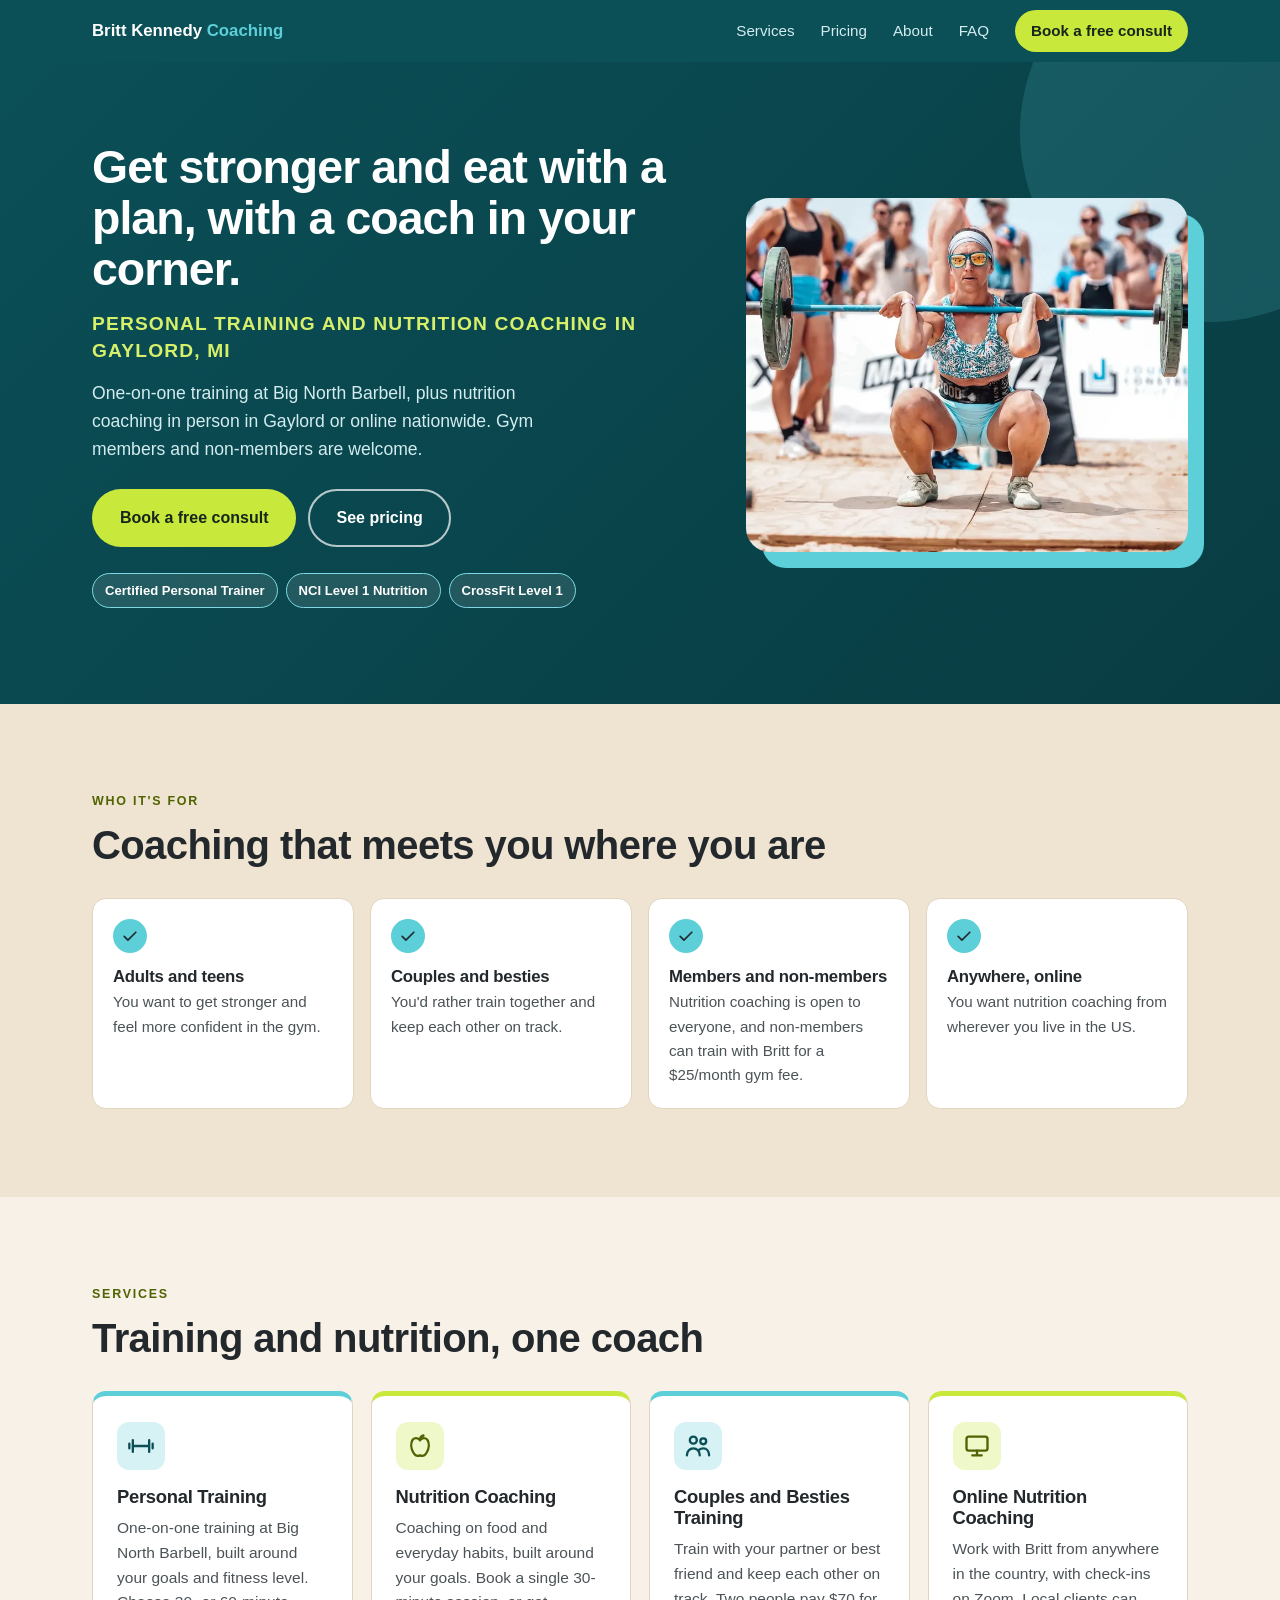
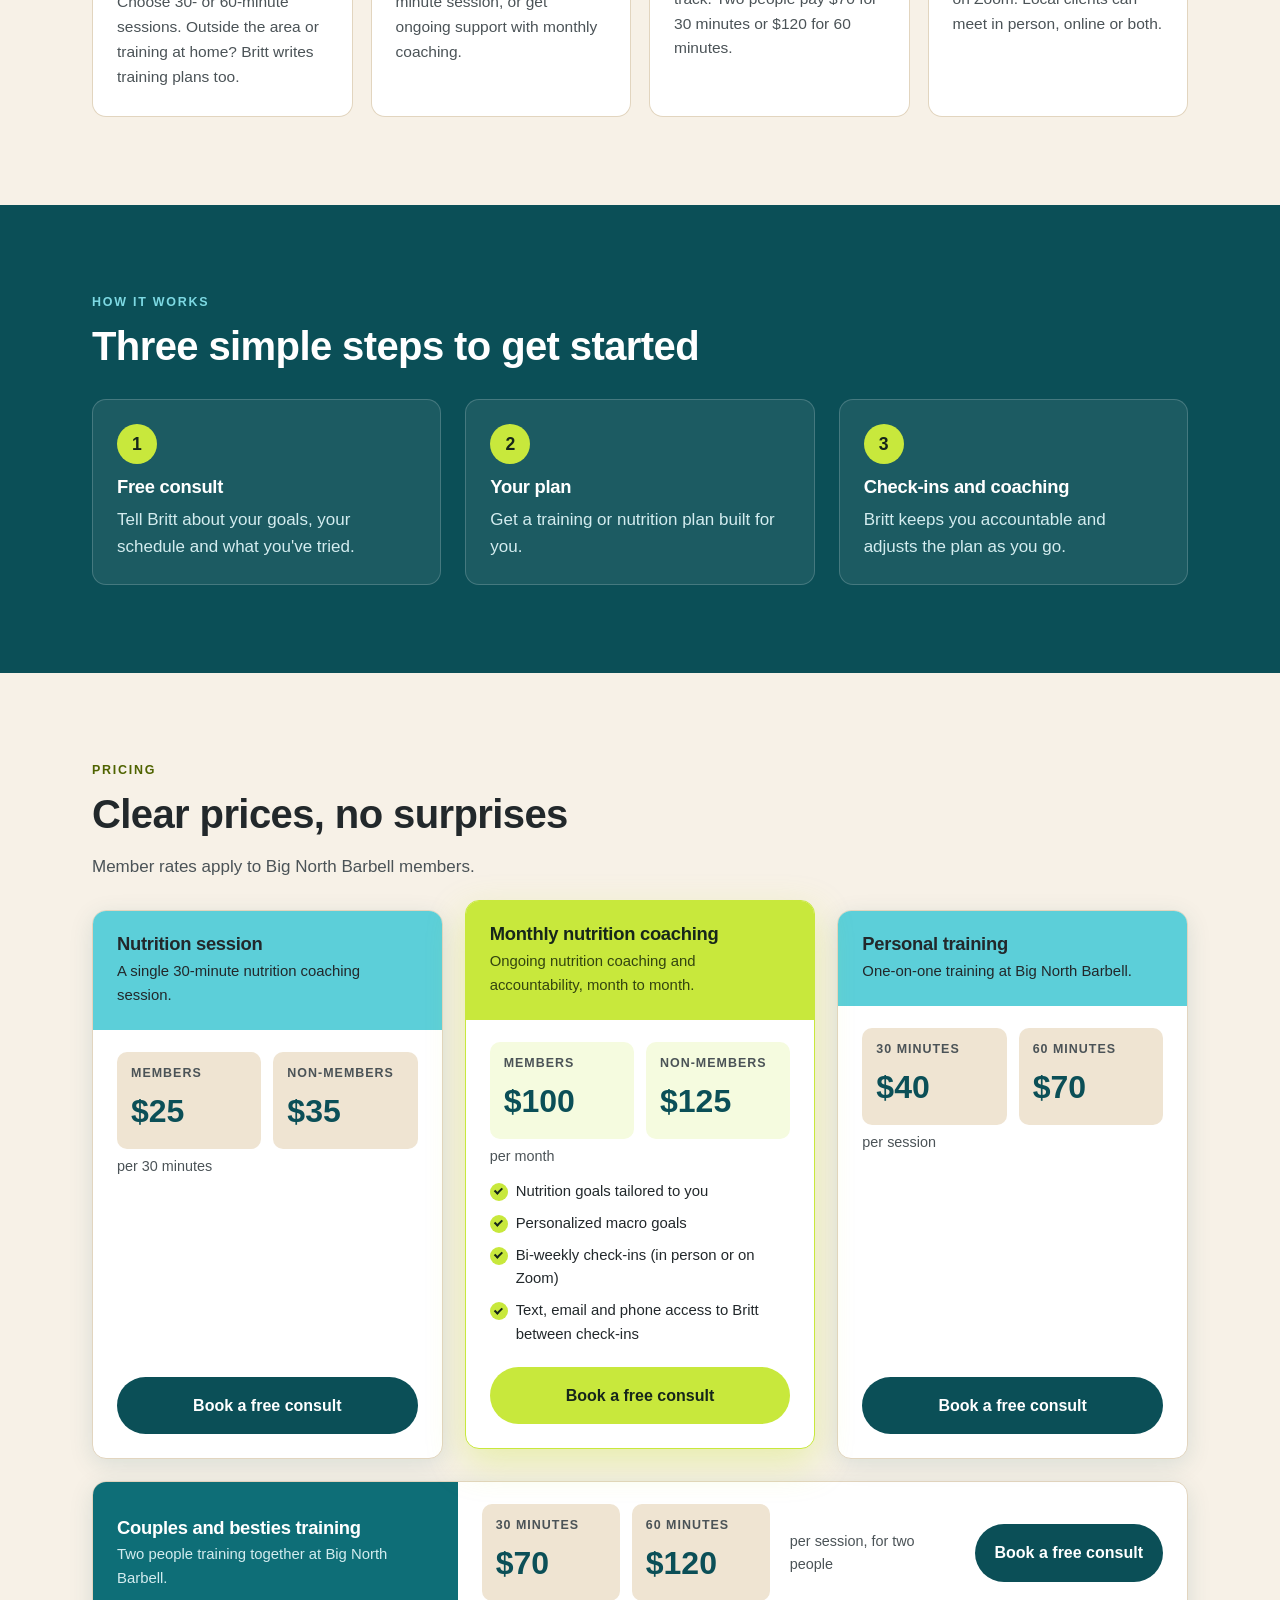
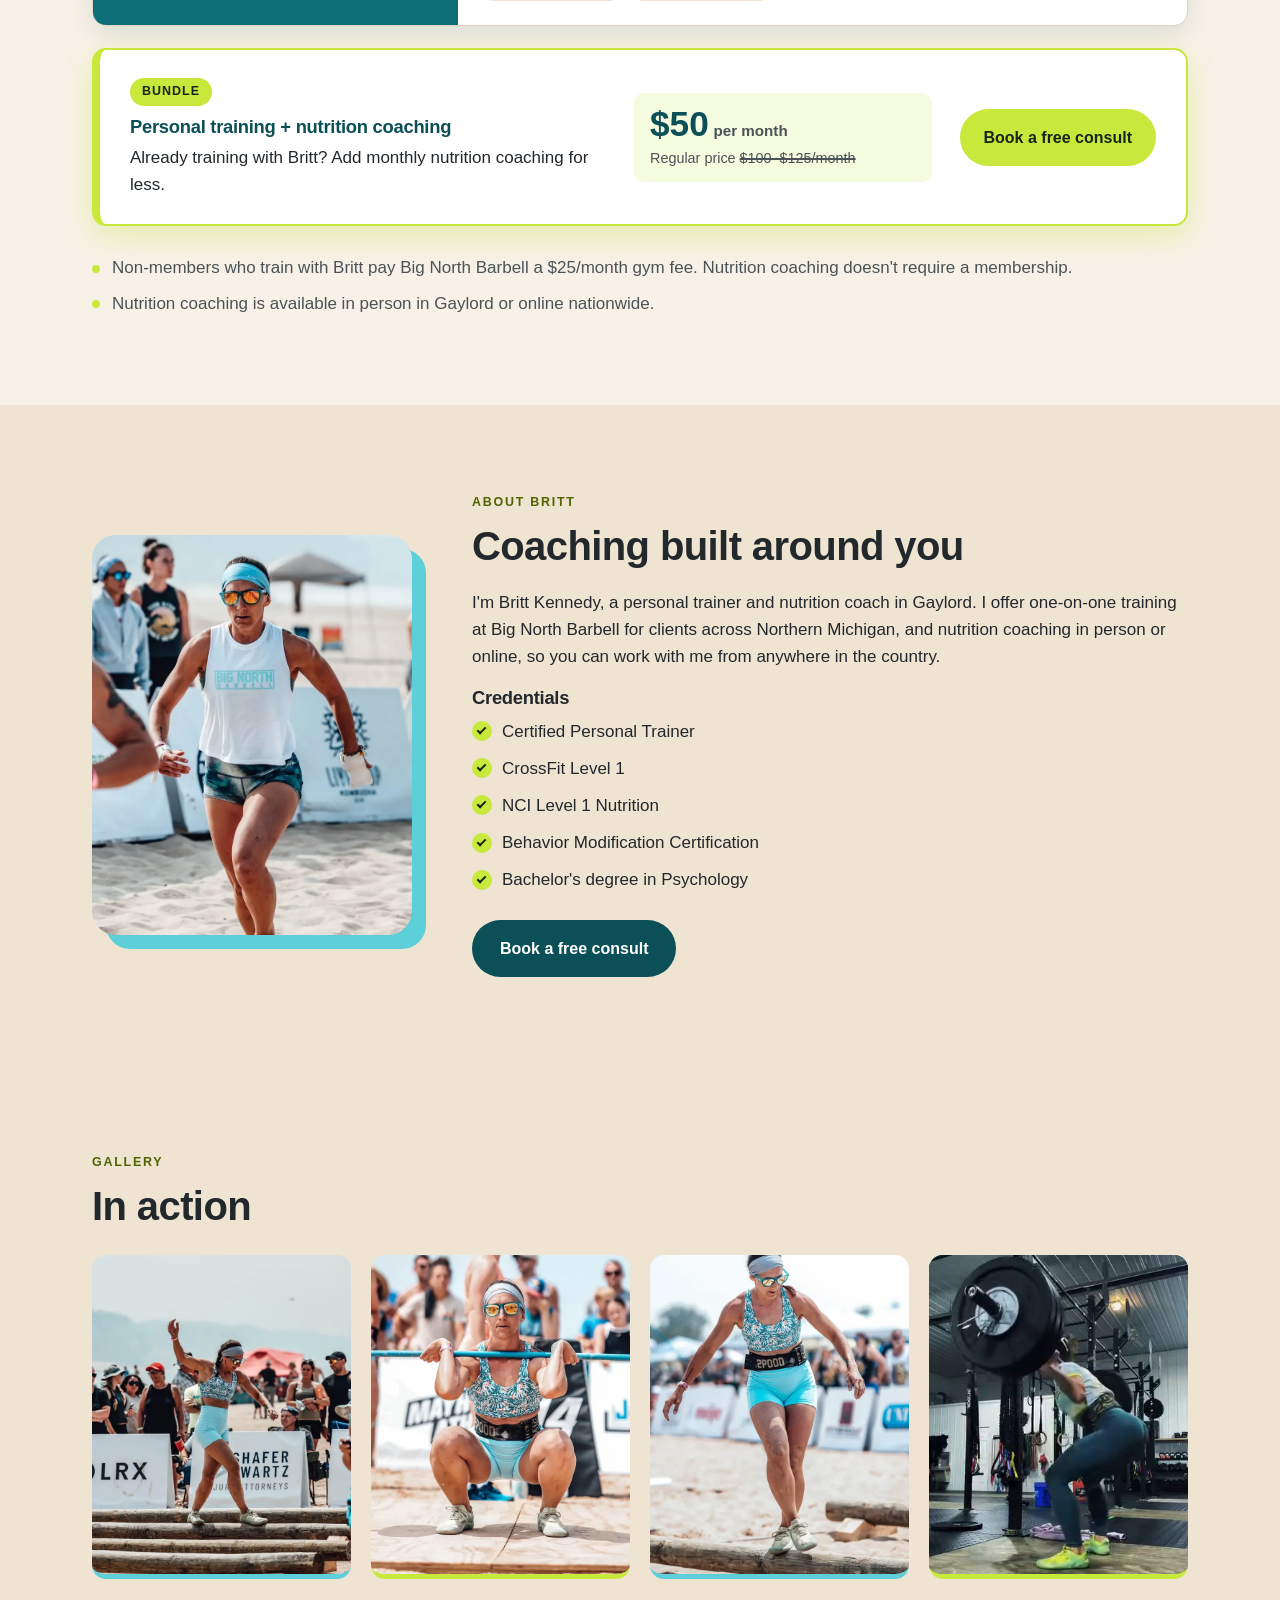
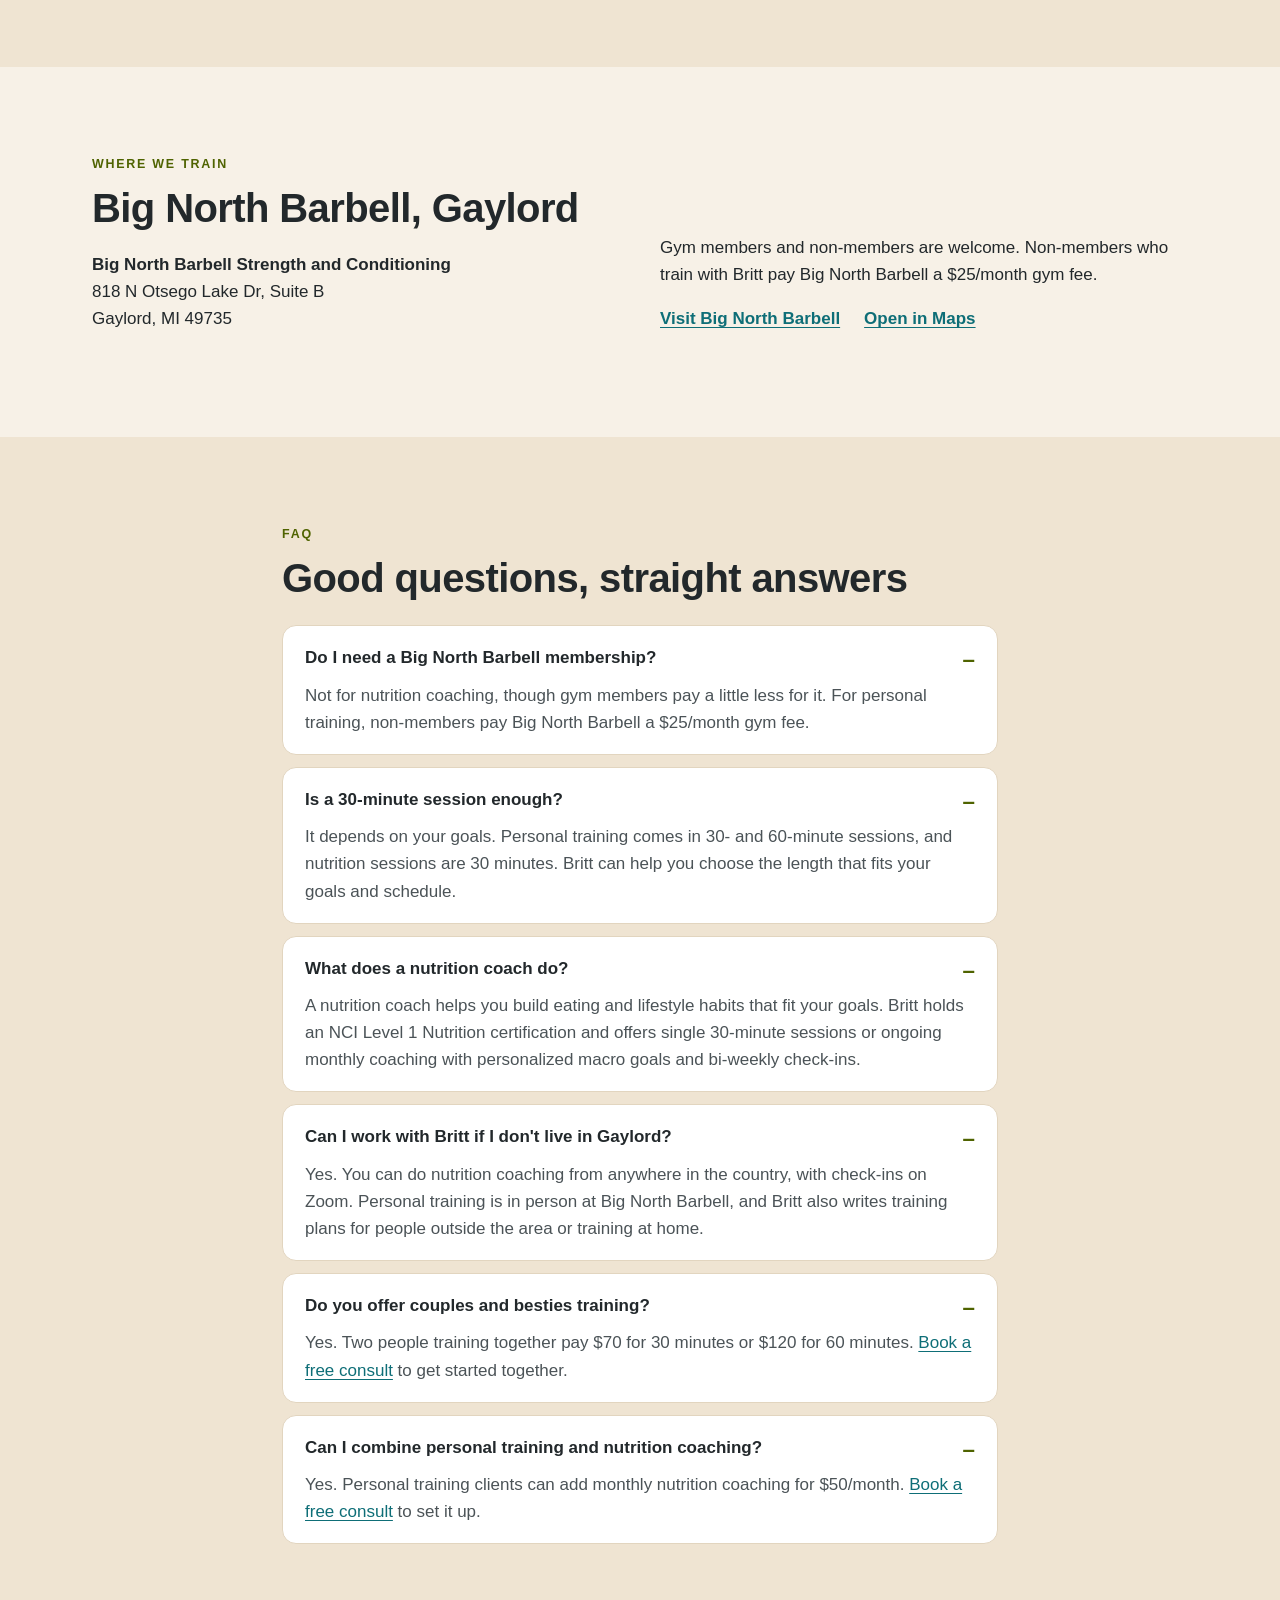
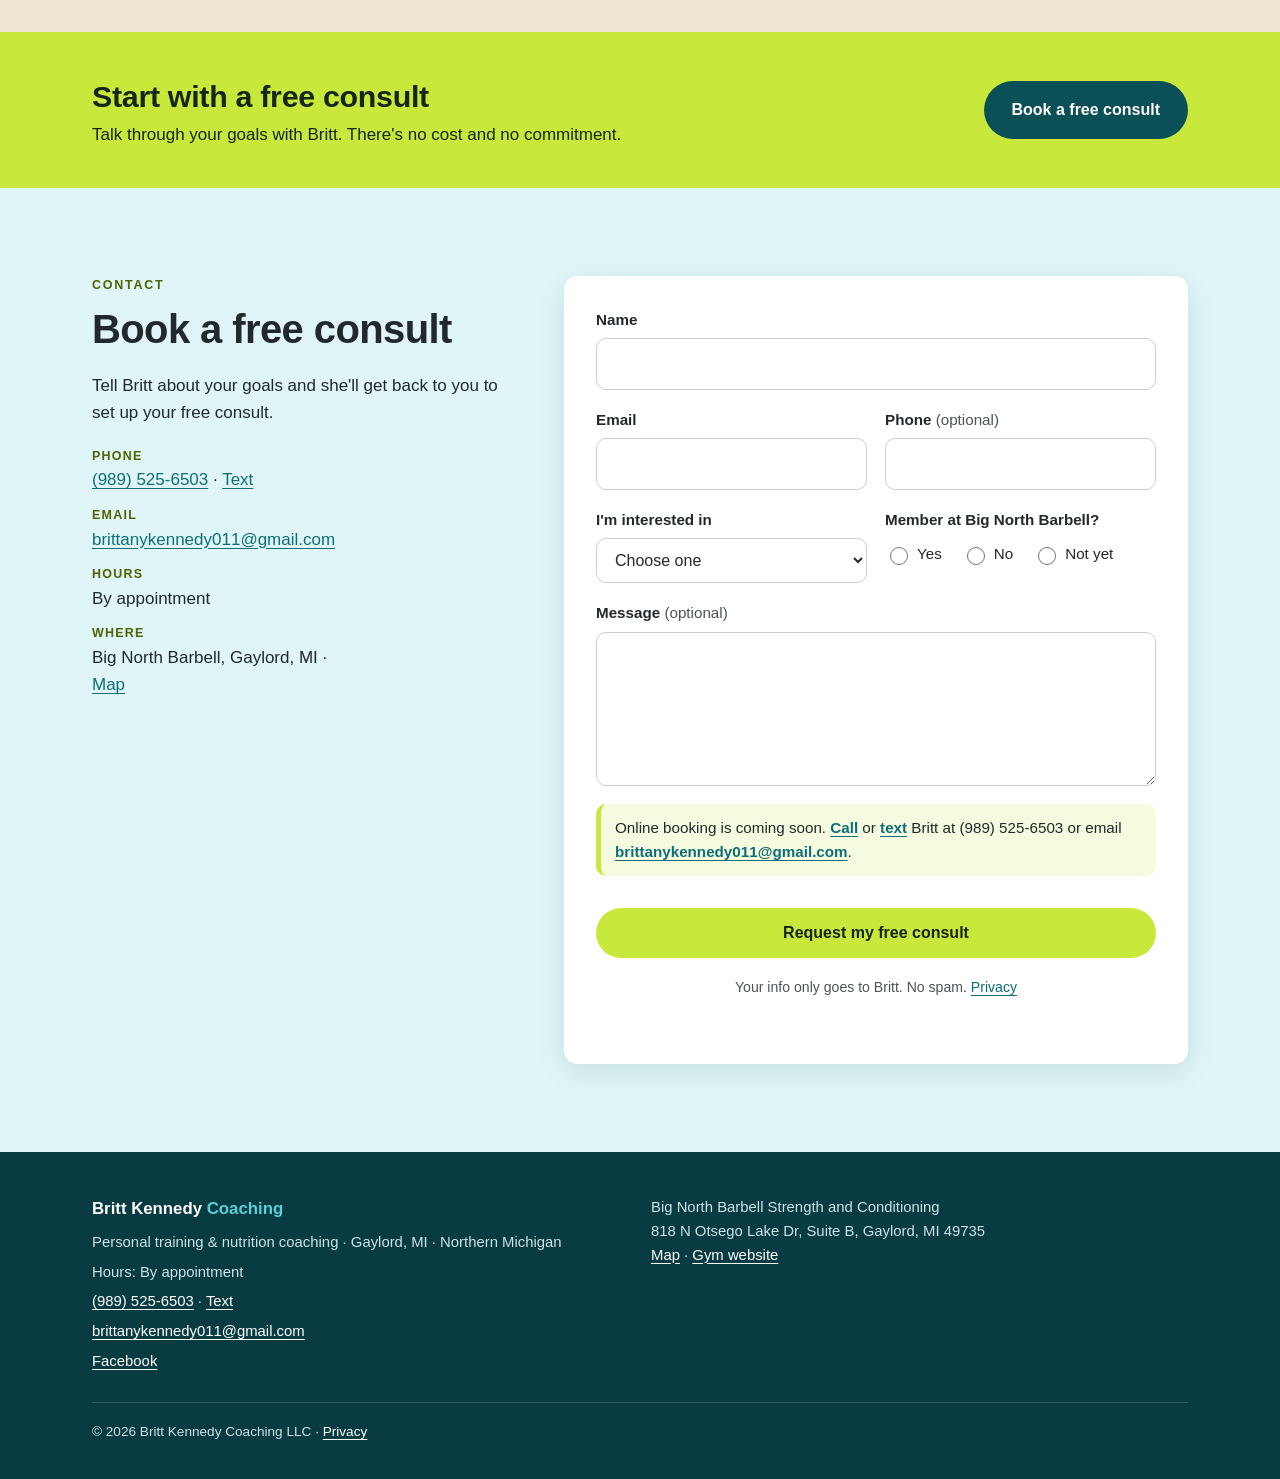
==== index.html @ 1f069a5f "Britt Kennedy Coaching site (preview)" ====
<!doctype html>
<html lang="en">
<head>
<meta charset="utf-8">
<meta name="viewport" content="width=device-width, initial-scale=1">
<title>Personal Trainer &amp; Nutrition Coach in Gaylord, MI | Britt Kennedy</title>
<meta name="description" content="Personal training for individuals, couples and besties at Big North Barbell in Gaylord, MI, plus nutrition coaching in person or online nationwide.">
<meta name="robots" content="noindex, nofollow"><!-- TEMPORARY: remove when brittkennedycoaching.com is connected -->
<link rel="canonical" href="https://brittkennedycoaching.com/">
<meta name="theme-color" content="#0b4f57">
<meta property="og:type" content="website">
<meta property="og:locale" content="en_US">
<meta property="og:site_name" content="Britt Kennedy Coaching">
<meta property="og:title" content="Personal Trainer &amp; Nutrition Coach in Gaylord, MI | Britt Kennedy">
<meta property="og:description" content="Personal training for individuals, couples and besties at Big North Barbell in Gaylord, MI, plus nutrition coaching in person or online nationwide.">
<meta property="og:url" content="https://brittkennedycoaching.com/">
<meta property="og:image" content="https://brittkennedycoaching.com/images/og-image.jpg">
<meta property="og:image:width" content="1200">
<meta property="og:image:height" content="630">
<meta property="og:image:alt" content="Britt Kennedy front squatting a barbell at a beach fitness competition">
<meta name="twitter:card" content="summary_large_image">
<meta name="twitter:image" content="https://brittkennedycoaching.com/images/og-image.jpg">
<meta name="twitter:title" content="Personal Trainer &amp; Nutrition Coach in Gaylord, MI | Britt Kennedy">
<meta name="twitter:description" content="Personal training for individuals, couples and besties at Big North Barbell in Gaylord, MI, plus nutrition coaching in person or online nationwide.">
<link rel="icon" href="data:image/svg+xml,%3Csvg xmlns='http://www.w3.org/2000/svg' viewBox='0 0 32 32'%3E%3Crect width='32' height='32' rx='6' fill='%230b4f57'/%3E%3Ctext x='16' y='22' font-family='Arial' font-size='15' font-weight='700' fill='white' text-anchor='middle'%3EBK%3C/text%3E%3C/svg%3E">
<link rel="stylesheet" href="styles.css">
<link rel="preload" as="image" type="image/webp" imagesrcset="images/britt-kennedy-front-squat-800.webp 800w, images/britt-kennedy-front-squat.webp 1200w" imagesizes="(min-width: 960px) 560px, 100vw">
<script type="application/ld+json">
{
  "@context": "https://schema.org",
  "@type": "ProfessionalService",
  "@id": "https://brittkennedycoaching.com/#business",
  "name": "Britt Kennedy Coaching",
  "legalName": "Britt Kennedy Coaching LLC",
  "url": "https://brittkennedycoaching.com/",
  "image": "https://brittkennedycoaching.com/images/og-image.jpg",
  "email": "brittanykennedy011@gmail.com",
  "telephone": "+1-989-525-6503",
  "sameAs": ["https://www.facebook.com/brittkennedycoaching/"],
  "description": "Personal training for individuals, couples and besties at Big North Barbell in Gaylord, Michigan, plus nutrition coaching in person in Gaylord or online nationwide.",
  "address": {
    "@type": "PostalAddress",
    "addressLocality": "Gaylord",
    "addressRegion": "MI",
    "postalCode": "49735",
    "addressCountry": "US"
  },
  "location": {
    "@type": "ExerciseGym",
    "name": "Big North Barbell Strength and Conditioning",
    "url": "https://www.bignorthbarbell.com/",
    "address": {"@type": "PostalAddress", "streetAddress": "818 N Otsego Lake Dr, Ste B", "addressLocality": "Gaylord", "addressRegion": "MI", "postalCode": "49735", "addressCountry": "US"}
  },
  "areaServed": [
    {"@type": "City", "name": "Gaylord, MI"},
    {"@type": "AdministrativeArea", "name": "Otsego County, MI"},
    {"@type": "Country", "name": "United States"}
  ],
  "founder": {
    "@type": "Person",
    "name": "Brittany Kennedy",
    "jobTitle": "Personal Trainer and Nutrition Coach",
    "hasCredential": [
      {"@type": "EducationalOccupationalCredential", "name": "Certified Personal Trainer"},
      {"@type": "EducationalOccupationalCredential", "name": "CrossFit Level 1"},
      {"@type": "EducationalOccupationalCredential", "name": "NCI Level 1 Nutrition"},
      {"@type": "EducationalOccupationalCredential", "name": "Behavior Modification Certification"},
      {"@type": "EducationalOccupationalCredential", "credentialCategory": "degree", "name": "Bachelor's degree in Psychology"}
    ]
  },
  "hasOfferCatalog": {
    "@type": "OfferCatalog",
    "name": "Coaching services",
    "itemListElement": [
      {"@type": "Offer", "itemOffered": {"@type": "Service", "name": "Personal training, 60 minutes"}, "price": "70", "priceCurrency": "USD"},
      {"@type": "Offer", "itemOffered": {"@type": "Service", "name": "Personal training, 30 minutes"}, "price": "40", "priceCurrency": "USD"},
      {"@type": "Offer", "itemOffered": {"@type": "Service", "name": "Couples and besties personal training, 30 minutes (two people)"}, "price": "70", "priceCurrency": "USD"},
      {"@type": "Offer", "itemOffered": {"@type": "Service", "name": "Couples and besties personal training, 60 minutes (two people)"}, "price": "120", "priceCurrency": "USD"},
      {"@type": "Offer", "itemOffered": {"@type": "Service", "name": "Online nutrition coaching (nationwide)"}},
      {"@type": "Offer", "itemOffered": {"@type": "Service", "name": "Training plans for clients training at home or outside Gaylord"}},
      {"@type": "Offer", "itemOffered": {"@type": "Service", "name": "Nutrition coaching session, 30 minutes (Big North Barbell members)"}, "price": "25", "priceCurrency": "USD"},
      {"@type": "Offer", "itemOffered": {"@type": "Service", "name": "Nutrition coaching session, 30 minutes (non-members)"}, "price": "35", "priceCurrency": "USD"},
      {"@type": "Offer", "itemOffered": {"@type": "Service", "name": "Monthly nutrition coaching (Big North Barbell members)"}, "price": "100", "priceCurrency": "USD"},
      {"@type": "Offer", "itemOffered": {"@type": "Service", "name": "Monthly nutrition coaching (non-members)"}, "price": "125", "priceCurrency": "USD"},
      {"@type": "Offer", "itemOffered": {"@type": "Service", "name": "Monthly nutrition coaching add-on for personal training clients"}, "price": "50", "priceCurrency": "USD", "priceSpecification": {"@type": "UnitPriceSpecification", "price": "50", "priceCurrency": "USD", "unitCode": "MON", "unitText": "month"}}
    ]
  }
}
</script>
<script type="application/ld+json">
{
  "@context": "https://schema.org",
  "@type": "FAQPage",
  "mainEntity": [
    {"@type": "Question", "name": "Do I need a Big North Barbell membership?", "acceptedAnswer": {"@type": "Answer", "text": "Not for nutrition coaching, though gym members pay a little less for it. For personal training, non-members pay Big North Barbell a $25/month gym fee."}},
    {"@type": "Question", "name": "Is a 30-minute session enough?", "acceptedAnswer": {"@type": "Answer", "text": "It depends on your goals. Personal training comes in 30- and 60-minute sessions, and nutrition sessions are 30 minutes. Britt can help you choose the length that fits your goals and schedule."}},
    {"@type": "Question", "name": "What does a nutrition coach do?", "acceptedAnswer": {"@type": "Answer", "text": "A nutrition coach helps you build eating and lifestyle habits that fit your goals. Britt holds an NCI Level 1 Nutrition certification and offers single 30-minute sessions or ongoing monthly coaching with personalized macro goals and bi-weekly check-ins."}},
    {"@type": "Question", "name": "Can I work with Britt if I don't live in Gaylord?", "acceptedAnswer": {"@type": "Answer", "text": "Yes. You can do nutrition coaching from anywhere in the country, with check-ins on Zoom. Personal training is in person at Big North Barbell, and Britt also writes training plans for people outside the area or training at home."}},
    {"@type": "Question", "name": "Do you offer couples and besties training?", "acceptedAnswer": {"@type": "Answer", "text": "Yes. Two people training together pay $70 for 30 minutes or $120 for 60 minutes."}},
    {"@type": "Question", "name": "Can I combine personal training and nutrition coaching?", "acceptedAnswer": {"@type": "Answer", "text": "Yes. Personal training clients can add monthly nutrition coaching for $50/month."}}
  ]
}
</script>
<!-- Hours ("By appointment") are intentionally left out of the schema. -->
</head>
<body>
<a class="skip" href="#main">Skip to content</a>

<header class="site-header">
  <div class="wrap header-inner">
    <a class="brand" href="#top">Britt Kennedy <span>Coaching</span></a>
    <nav aria-label="Main">
      <a href="#services">Services</a>
      <a href="#pricing">Pricing</a>
      <a href="#about">About</a>
      <a href="#testimonials" data-reviews-link hidden>Reviews</a>
      <a href="#faq">FAQ</a>
      <a href="#contact" class="nav-cta">Book a free consult</a>
    </nav>
  </div>
</header>

<main id="main">
  <section class="hero" id="top">
    <div class="wrap hero-grid">
      <div class="hero-copy">
        <p class="benefit">Get stronger and eat with a plan, with a coach in your corner.</p>
        <h1>Personal Training and Nutrition Coaching in Gaylord, MI</h1>
        <p class="lede">One-on-one training at Big North Barbell, plus nutrition coaching in person in Gaylord or online nationwide. Gym members and non-members are welcome.</p>
        <div class="hero-ctas">
          <a class="btn btn-accent" href="?interest=free-consult#contact" data-interest="free-consult">Book a free consult</a>
          <a class="btn btn-ghost" href="#pricing">See pricing</a>
        </div>
        <ul class="badges" aria-label="Credentials">
          <li>Certified Personal Trainer</li>
          <li>NCI Level 1 Nutrition</li>
          <li>CrossFit Level 1</li>
        </ul>
      </div>
      <div class="hero-photo">
        <!-- PHOTO SLOT (hero): Brittany's approved photo. To swap, replace the files in images/ (keep the names) or edit the <picture> below.
             VIDEO OPTION (only once the files exist): <video autoplay muted loop playsinline poster="images/britt-kennedy-front-squat.jpg" width="1200" height="960"><source src="images/hero.mp4" type="video/mp4"></video> -->
        <picture><source type="image/webp" srcset="images/britt-kennedy-front-squat-800.webp 800w, images/britt-kennedy-front-squat.webp 1200w" sizes="(min-width: 960px) 560px, 100vw"><img src="images/britt-kennedy-front-squat.jpg" srcset="images/britt-kennedy-front-squat-800.jpg 800w, images/britt-kennedy-front-squat.jpg 1200w" sizes="(min-width: 960px) 560px, 100vw" alt="Britt Kennedy front squatting a barbell at a beach fitness competition" width="1200" height="960" fetchpriority="high"></picture>
      </div>
    </div>
  </section>

  <section id="who" class="section sand">
    <div class="wrap">
      <p class="kicker">Who it's for</p>
      <h2>Coaching that meets you where you are</h2>
      <ul class="who-grid">
        <li><span class="tick"><svg viewBox="0 0 24 24" aria-hidden="true"><path d="M5 12.5l4.5 4.5L19 7.5"/></svg></span><div><h3>Adults and teens</h3><p>You want to get stronger and feel more confident in the gym.</p></div></li>
        <li><span class="tick"><svg viewBox="0 0 24 24" aria-hidden="true"><path d="M5 12.5l4.5 4.5L19 7.5"/></svg></span><div><h3>Couples and besties</h3><p>You'd rather train together and keep each other on track.</p></div></li>
        <li><span class="tick"><svg viewBox="0 0 24 24" aria-hidden="true"><path d="M5 12.5l4.5 4.5L19 7.5"/></svg></span><div><h3>Members and non-members</h3><p>Nutrition coaching is open to everyone, and non-members can train with Britt for a $25/month gym fee.</p></div></li>
        <li><span class="tick"><svg viewBox="0 0 24 24" aria-hidden="true"><path d="M5 12.5l4.5 4.5L19 7.5"/></svg></span><div><h3>Anywhere, online</h3><p>You want nutrition coaching from wherever you live in the US.</p></div></li>
      </ul>
    </div>
  </section>

  <section id="services" class="section">
    <div class="wrap">
      <p class="kicker">Services</p>
      <h2>Training and nutrition, one coach</h2>
      <div class="svc-grid">
        <article id="training" class="svc">
          <span class="icon"><svg viewBox="0 0 24 24" aria-hidden="true"><path d="M2 10v4M5 7v10M19 7v10M22 10v4M5 12h14"/></svg></span>
          <h3>Personal Training</h3>
          <p>One-on-one training at Big North Barbell, built around your goals and fitness level. Choose 30- or 60-minute sessions. Outside the area or training at home? Britt writes training plans too.</p>
        </article>
        <article id="nutrition" class="svc">
          <span class="icon"><svg viewBox="0 0 24 24" aria-hidden="true"><path d="M12 7c-1.5-2-5-2.5-6.5 0S4 14 6.5 18c1.5 2.4 3.5 3 5.5 2 2 1 4 .4 5.5-2C20 14 20 9.5 18.5 7S13.5 5 12 7z"/><path d="M12 7c0-2 1-3.5 3-4"/></svg></span>
          <h3>Nutrition Coaching</h3>
          <p>Coaching on food and everyday habits, built around your goals. Book a single 30-minute session, or get ongoing support with monthly coaching.</p>
        </article>
        <article id="couples-besties" class="svc">
          <span class="icon"><svg viewBox="0 0 24 24" aria-hidden="true"><circle cx="8" cy="7" r="3"/><circle cx="16.5" cy="8" r="2.5"/><path d="M2.5 20c0-3.5 2.5-6 5.5-6s5.5 2.5 5.5 6M13 15.2c1-.8 2.2-1.2 3.5-1.2 2.8 0 5 2.3 5 6"/></svg></span>
          <h3>Couples and Besties Training</h3>
          <p>Train with your partner or best friend and keep each other on track. Two people pay $70 for 30 minutes or $120 for 60 minutes.</p>
        </article>
        <article id="online" class="svc">
          <span class="icon"><svg viewBox="0 0 24 24" aria-hidden="true"><rect x="3" y="4" width="18" height="12" rx="2"/><path d="M8 20h8M12 16v4"/></svg></span>
          <h3>Online Nutrition Coaching</h3>
          <p>Work with Britt from anywhere in the country, with check-ins on Zoom. Local clients can meet in person, online or both.</p>
        </article>
      </div>
    </div>
  </section>

  <section id="how" class="section teal">
    <div class="wrap">
      <p class="kicker">How it works</p>
      <h2>Three simple steps to get started</h2>
      <ol class="steps">
        <li><span class="num">1</span><h3>Free consult</h3><p>Tell Britt about your goals, your schedule and what you've tried.</p></li>
        <li><span class="num">2</span><h3>Your plan</h3><p>Get a training or nutrition plan built for you.</p></li>
        <li><span class="num">3</span><h3>Check-ins and coaching</h3><p>Britt keeps you accountable and adjusts the plan as you go.</p></li>
      </ol>
    </div>
  </section>

  <section id="pricing" class="section">
    <div class="wrap">
      <p class="kicker">Pricing</p>
      <h2>Clear prices, no surprises</h2>
      <p class="section-sub">Member rates apply to Big North Barbell members.</p>
      <div class="cards">
        <article class="card">
          <header class="card-head"><h3>Nutrition session</h3><p>A single 30-minute nutrition coaching session.</p></header>
          <div class="card-body">
            <dl class="prices">
              <div><dt>Members</dt><dd>$25</dd></div>
              <div><dt>Non-members</dt><dd>$35</dd></div>
            </dl>
            <p class="unit">per 30 minutes</p>
            <a class="btn btn-block" href="?interest=nutrition-session#contact" data-interest="nutrition-session">Book a free consult</a>
          </div>
        </article>
        <article class="card featured">
          <header class="card-head"><h3>Monthly nutrition coaching</h3><p>Ongoing nutrition coaching and accountability, month to month.</p></header>
          <div class="card-body">
            <dl class="prices">
              <div><dt>Members</dt><dd>$100</dd></div>
              <div><dt>Non-members</dt><dd>$125</dd></div>
            </dl>
            <p class="unit-tight">per month</p>
            <ul class="includes">
              <li>Nutrition goals tailored to you</li>
              <li>Personalized macro goals</li>
              <li>Bi-weekly check-ins (in person or on Zoom)</li>
              <li>Text, email and phone access to Britt between check-ins</li>
            </ul>
            <a class="btn btn-accent btn-block" href="?interest=monthly-nutrition#contact" data-interest="monthly-nutrition">Book a free consult</a>
          </div>
        </article>
        <article class="card">
          <header class="card-head"><h3>Personal training</h3><p>One-on-one training at Big North Barbell.</p></header>
          <div class="card-body">
            <dl class="prices">
              <div><dt>30 minutes</dt><dd>$40</dd></div>
              <div><dt>60 minutes</dt><dd>$70</dd></div>
            </dl>
            <p class="unit">per session</p>
            <a class="btn btn-block" href="?interest=personal-training#contact" data-interest="personal-training">Book a free consult</a>
          </div>
        </article>
      </div>
      <article class="card couples-besties-card">
        <header class="card-head"><h3>Couples and besties training</h3><p>Two people training together at Big North Barbell.</p></header>
        <div class="card-body couples-besties-body">
          <dl class="prices">
            <div><dt>30 minutes</dt><dd>$70</dd></div>
            <div><dt>60 minutes</dt><dd>$120</dd></div>
          </dl>
          <p class="unit">per session, for two people</p>
          <a class="btn btn-block" href="?interest=couples-besties-training#contact" data-interest="couples-besties-training">Book a free consult</a>
        </div>
      </article>
      <article class="card bundle-card" aria-labelledby="bundle-title">
        <div class="bundle-intro">
          <p class="bundle-tag">Bundle</p>
          <h3 id="bundle-title">Personal training + nutrition coaching</h3>
          <p>Already training with Britt? Add monthly nutrition coaching for less.</p>
        </div>
        <div class="bundle-price">
          <p class="bundle-amount"><span class="bundle-dollars">$50</span> <span class="bundle-per">per month</span></p>
          <p class="bundle-regular">Regular price <s>$100–$125/month</s></p>
        </div>
        <a class="btn btn-accent btn-block" href="?interest=training-nutrition-bundle#contact" data-interest="training-nutrition-bundle">Book a free consult</a>
      </article>
      <ul class="notes">
        <li>Non-members who train with Britt pay Big North Barbell a $25/month gym fee. Nutrition coaching doesn't require a membership.</li>
        <li>Nutrition coaching is available in person in Gaylord or online nationwide.</li>
      </ul>
    </div>
  </section>

  <section id="about" class="section sand">
    <div class="wrap about-grid">
      <div class="about-photo"><picture><source type="image/webp" srcset="images/britt-kennedy-big-north-barbell-run.webp"><img src="images/britt-kennedy-big-north-barbell-run.jpg" alt="Britt Kennedy running on sand in a Big North Barbell tank at a beach fitness competition" width="800" height="1000" loading="lazy" decoding="async"></picture></div>
      <div>
        <p class="kicker">About Britt</p>
        <h2>Coaching built around you</h2>
        <p>I'm Britt Kennedy, a personal trainer and nutrition coach in Gaylord. I offer one-on-one training at Big North Barbell for clients across Northern Michigan, and nutrition coaching in person or online, so you can work with me from anywhere in the country.</p>
        <h3>Credentials</h3>
        <ul class="creds">
          <li>Certified Personal Trainer</li>
          <li>CrossFit Level 1</li>
          <li>NCI Level 1 Nutrition</li>
          <li>Behavior Modification Certification</li>
          <li>Bachelor's degree in Psychology</li>
        </ul>
        <a class="btn" href="#contact">Book a free consult</a>
      </div>
    </div>
  </section>

  <section id="gallery" class="section gallery-section" aria-labelledby="gallery-title">
    <!-- GALLERY: Brittany's own photos and videos only (no stock or AI). Photo: put a WebP + JPG (720x900, 150 KB or less) in images/ and copy a photo <figure>. Video: see videos/README.txt, then copy a <figure class="gallery-video"> block. -->
    <div class="wrap">
      <p class="kicker">Gallery</p>
      <h2 id="gallery-title">In action</h2>
      <div class="gallery-grid">
        <figure><picture><source type="image/webp" srcset="images/britt-kennedy-log-balance-arm-up.webp"><img src="images/britt-kennedy-log-balance-arm-up.jpg" alt="Britt Kennedy balancing across logs with one arm raised as a crowd watches" width="720" height="900" loading="lazy" decoding="async"></picture></figure>
        <figure><picture><source type="image/webp" srcset="images/britt-kennedy-front-squat-portrait.webp"><img src="images/britt-kennedy-front-squat-portrait.jpg" alt="Britt Kennedy holding a front squat with an aqua barbell" width="720" height="900" loading="lazy" decoding="async"></picture></figure>
        <figure><picture><source type="image/webp" srcset="images/britt-kennedy-log-balance.webp"><img src="images/britt-kennedy-log-balance.jpg" alt="Britt Kennedy stepping along a log balance at a beach fitness competition" width="720" height="900" loading="lazy" decoding="async"></picture></figure>
        <!-- VIDEO BLOCK: copy this whole <figure> to add another video; change src, poster and aria-label. -->
        <figure class="gallery-video">
          <video src="videos/britt-squat.mp4" poster="videos/britt-squat-poster.jpg" width="360" height="504" muted playsinline loop preload="none" controls aria-label="Britt doing a barbell back squat at Big North Barbell"></video>
        </figure>
      </div>
    </div>
  </section>

  <section id="testimonials" class="section reviews-section" aria-labelledby="reviews-title" hidden>
    <!-- REVIEWS: stays hidden until testimonials.json has at least one real review. main.js builds the cards from that file and un-hides this section and the "Reviews" nav link. Do not type review text here. See OPEN-ITEMS.md "How to add a review". -->
    <div class="wrap">
      <p class="kicker">Reviews</p>
      <h2 id="reviews-title">What clients say</h2>
      <div class="reviews-grid" id="reviews-list"></div>
    </div>
  </section>

  <section id="gym" class="section">
    <div class="wrap gym-grid">
      <div>
        <p class="kicker">Where We Train</p>
        <h2>Big North Barbell, Gaylord</h2>
        <p><strong>Big North Barbell Strength and Conditioning</strong><br>818 N Otsego Lake Dr, Suite B<br>Gaylord, MI 49735</p>
      </div>
      <div>
        <p>Gym members and non-members are welcome. Non-members who train with Britt pay Big North Barbell a $25/month gym fee.</p>
        <p class="links">
          <a href="https://www.bignorthbarbell.com/" rel="noopener" target="_blank">Visit Big North Barbell</a>
          <a href="https://www.google.com/maps/search/?api=1&amp;query=Big+North+Barbell+818+N+Otsego+Lake+Dr+Suite+B+Gaylord+MI+49735" rel="noopener" target="_blank">Open in Maps</a>
        </p>
      </div>
    </div>
  </section>

  <section id="faq" class="section sand">
    <div class="wrap narrow">
      <p class="kicker">FAQ</p>
      <h2>Good questions, straight answers</h2>
      <div class="faq">
        <details open><summary>Do I need a Big North Barbell membership?</summary><p>Not for nutrition coaching, though gym members pay a little less for it. For personal training, non-members pay Big North Barbell a $25/month gym fee.</p></details>
        <details open><summary>Is a 30-minute session enough?</summary><p>It depends on your goals. Personal training comes in 30- and 60-minute sessions, and nutrition sessions are 30 minutes. Britt can help you choose the length that fits your goals and schedule.</p></details>
        <details open><summary>What does a nutrition coach do?</summary><p>A nutrition coach helps you build eating and lifestyle habits that fit your goals. Britt holds an NCI Level 1 Nutrition certification and offers single 30-minute sessions or ongoing monthly coaching with personalized macro goals and bi-weekly check-ins.</p></details>
        <details open><summary>Can I work with Britt if I don't live in Gaylord?</summary><p>Yes. You can do nutrition coaching from anywhere in the country, with check-ins on Zoom. Personal training is in person at Big North Barbell, and Britt also writes training plans for people outside the area or training at home.</p></details>
        <details open><summary>Do you offer couples and besties training?</summary><p>Yes. Two people training together pay $70 for 30 minutes or $120 for 60 minutes. <a href="?interest=couples-besties-training#contact" data-interest="couples-besties-training">Book a free consult</a> to get started together.</p></details>
        <details open><summary>Can I combine personal training and nutrition coaching?</summary><p>Yes. Personal training clients can add monthly nutrition coaching for $50/month. <a href="?interest=training-nutrition-bundle#contact" data-interest="training-nutrition-bundle">Book a free consult</a> to set it up.</p></details>
      </div>
    </div>
  </section>

  <section class="offer-band" aria-label="Free consult">
    <div class="wrap offer-inner">
      <div>
        <p class="offer-title">Start with a free consult</p>
        <p>Talk through your goals with Britt. There's no cost and no commitment.</p>
      </div>
      <a class="btn btn-dark" href="?interest=free-consult#contact" data-interest="free-consult">Book a free consult</a>
    </div>
  </section>

  <section id="contact" class="section teal-soft">
    <div class="wrap contact-grid">
      <div class="contact-intro">
        <p class="kicker">Contact</p>
        <h2>Book a free consult</h2>
        <p>Tell Britt about your goals and she'll get back to you to set up your free consult.</p>
        <ul class="contact-list">
          <li><strong>Phone</strong><span><a href="tel:+19895256503">(989) 525-6503</a> · <a href="sms:+19895256503">Text</a></span></li>
          <li><strong>Email</strong><a href="mailto:brittanykennedy011@gmail.com">brittanykennedy011@gmail.com</a></li>
          <li><strong>Hours</strong>By appointment</li>
          <li><strong>Where</strong>Big North Barbell, Gaylord, MI · <a href="https://www.google.com/maps/search/?api=1&amp;query=Big+North+Barbell+818+N+Otsego+Lake+Dr+Suite+B+Gaylord+MI+49735" rel="noopener" target="_blank">Map</a></li>
        </ul>
      </div>
      <div>
      <!-- OPEN ITEM: Web3Forms (free). Create the access key at https://web3forms.com with brittanykennedy011@gmail.com
           (Web3Forms delivers to the email the key was made with). Paste it into WEB3FORMS_KEY at the top of main.js, then send a test inquiry.
           Until a key is set, the form opens a prefilled email to Britt instead and shows the call/text note below. -->
      <form id="contact-form" action="https://api.web3forms.com/submit" method="POST" novalidate>
        <input type="hidden" name="access_key" value="">
        <input type="hidden" name="subject" value="New message from brittkennedycoaching.com">
        <input type="hidden" name="from_name" value="Britt Kennedy Coaching website">
        <!-- Honeypot: humans never see this; bots that fill it are rejected by Web3Forms -->
        <input type="checkbox" name="botcheck" class="hp" tabindex="-1" autocomplete="off" aria-hidden="true">

        <div class="field">
          <label for="name">Name</label>
          <input id="name" name="name" type="text" autocomplete="name" required>
        </div>
        <div class="row">
          <div class="field">
            <label for="email">Email</label>
            <input id="email" name="email" type="email" autocomplete="email" required>
          </div>
          <div class="field">
            <label for="phone">Phone <span class="opt">(optional)</span></label>
            <input id="phone" name="phone" type="tel" autocomplete="tel">
          </div>
        </div>
        <div class="row">
          <div class="field">
            <label for="interest">I'm interested in</label>
            <select id="interest" name="interest" required>
              <option value="" disabled selected>Choose one</option>
              <option value="free-consult">Free consult</option>
              <option value="nutrition-session">Nutrition session</option>
              <option value="monthly-nutrition">Monthly nutrition coaching</option>
              <option value="personal-training">Personal training</option>
              <option value="couples-besties-training">Couples and besties training</option>
              <option value="training-nutrition-bundle">Training + nutrition bundle</option>
              <option value="online-nutrition">Online nutrition coaching</option>
              <option value="not-sure">Not sure yet</option>
            </select>
          </div>
          <fieldset class="field">
            <legend>Member at Big North Barbell?</legend>
            <div class="radios">
              <label><input type="radio" name="member" value="Yes" required> Yes</label>
              <label><input type="radio" name="member" value="No"> No</label>
              <label><input type="radio" name="member" value="Not yet"> Not yet</label>
            </div>
          </fieldset>
        </div>
        <div class="field">
          <label for="message">Message <span class="opt">(optional)</span></label>
          <textarea id="message" name="message" rows="5"></textarea>
        </div>
        <p class="form-fallback" id="form-fallback" hidden>Online booking is coming soon. <a href="tel:+19895256503">Call</a> or <a href="sms:+19895256503">text</a> Britt at (989) 525-6503 or email <a href="mailto:brittanykennedy011@gmail.com">brittanykennedy011@gmail.com</a>.</p>
        <button class="btn btn-accent btn-block" type="submit">Request my free consult</button>
        <p class="fine">Your info only goes to Britt. No spam. <a href="privacy.html">Privacy</a></p>
        <p class="form-status" id="form-status" role="status" aria-live="polite"></p>
      </form>
      <div class="thanks" id="thanks" hidden tabindex="-1">
        <h3>Thanks, your message is on its way.</h3>
        <p>Britt will get back to you.</p>
      </div>
      </div>
    </div>
  </section>
</main>

<footer class="site-footer">
  <div class="wrap footer-inner">
    <div>
      <p class="brand">Britt Kennedy <span>Coaching</span></p>
      <p>Personal training &amp; nutrition coaching · Gaylord, MI · Northern Michigan</p>
      <p>Hours: By appointment</p>
      <p><a href="tel:+19895256503">(989) 525-6503</a> · <a href="sms:+19895256503">Text</a></p>
      <p><a href="mailto:brittanykennedy011@gmail.com">brittanykennedy011@gmail.com</a></p>
      <p><a href="https://www.facebook.com/brittkennedycoaching/" rel="noopener" target="_blank">Facebook</a></p>
    </div>
    <div>
      <p>Big North Barbell Strength and Conditioning<br>818 N Otsego Lake Dr, Suite B, Gaylord, MI 49735<br>
      <a href="https://www.google.com/maps/search/?api=1&amp;query=Big+North+Barbell+818+N+Otsego+Lake+Dr+Suite+B+Gaylord+MI+49735" rel="noopener" target="_blank">Map</a> ·
      <a href="https://www.bignorthbarbell.com/" rel="noopener" target="_blank">Gym website</a></p>
    </div>
    <p class="copy">© <span id="year">2026</span> Britt Kennedy Coaching LLC · <a href="privacy.html">Privacy</a></p>
  </div>
</footer>

<a class="sticky-cta btn btn-accent" href="?interest=free-consult#contact" data-interest="free-consult">Book a free consult</a>
<script src="main.js" defer></script>
</body>
</html>
---- styles.css ----
:root{
  /* ===== PALETTE (derived from Brittany's photos: aqua shorts/headband/bar, sand, neon yellow-green from her shoes in the squat video). Every color on the site is defined here. ===== */
  --aqua:#5ccfd9;          /* main brand color (card headers, frames, icons, accents on dark) */
  --aqua-2:#7dd9e3;        /* lighter aqua (text on deep teal, hover) */
  --aqua-soft:#d6f2f5;     /* aqua tint */
  --teal:#0b4f57;          /* primary brand (header, hero, dark cards) */
  --teal-2:#0e6e77;        /* primary, lighter (hover, couples and besties header, links) */
  --teal-deep:#083c42;     /* hero gradient end, footer */
  --teal-soft:#e0f5f7;     /* light tint (contact bg, icon bg) */
  --accent:#c8e83c;        /* shoe neon yellow-green: CTAs, featured card, offer band (dark text on it) */
  --accent-2:#d6f06a;      /* accent, lighter (hover, accent text on dark) */
  --accent-soft:#eef8c8;   /* accent tint (icon bg) */
  --accent-softer:#f5fbdf; /* accent tint (featured price boxes) */
  --accent-ink:#16261a;    /* text on accent */
  --accent-ink-2:#33450f;  /* secondary text on accent */
  --accent-text:#4f6300;   /* dark olive text on light bg (kickers), AA on sand/cream/aqua tint */
  --sand:#efe4d2;          /* warm section bg */
  --cream:#f7f1e7;         /* page bg */
  --white:#fff;
  --ink:#22282b;           /* body text */
  --muted:#4b5357;         /* secondary text */
  --on-dark:#d3ecef;       /* secondary text on teal */
  --on-dark-2:#cde3e6;     /* footer text */
  --line:#e2d5bf;          /* borders */
  --field-line:#c9cfd1;    /* form field borders */
  --error:#a12d1a;
  --glass:rgba(255,255,255,.1);
  --glass-2:rgba(255,255,255,.07);
  --glass-line:rgba(255,255,255,.25);
  --glass-line-2:rgba(255,255,255,.18);
  --glass-line-3:rgba(255,255,255,.15);
  --ghost-line:rgba(255,255,255,.7);
  --shadow:rgba(11,79,87,.12);
  --shadow-accent:rgba(200,232,60,.35);
  --shadow-dark:rgba(0,0,0,.25);
  --radius:14px; --wrap:1140px;
  --font:-apple-system,BlinkMacSystemFont,"Segoe UI",Roboto,"Helvetica Neue",Arial,sans-serif;
}
*,*::before,*::after{box-sizing:border-box}
html{scroll-behavior:smooth;-webkit-text-size-adjust:100%}
body{margin:0;font-family:var(--font);color:var(--ink);background:var(--cream);line-height:1.6;font-size:17px;padding-bottom:80px}
img{max-width:100%;height:auto;display:block}
a{color:var(--teal-2);text-underline-offset:3px}
h1,h2,h3{line-height:1.15;margin:0 0 .5em;letter-spacing:-.015em}
h2{font-size:clamp(1.7rem,4.5vw,2.5rem);font-weight:800}
h3{font-size:1.15rem;font-weight:700}
p{margin:0 0 1em}
.wrap{max-width:var(--wrap);margin:0 auto;padding:0 22px}
.narrow{max-width:760px}
.skip{position:absolute;left:-999px}.skip:focus{left:12px;top:12px;background:var(--white);padding:8px;z-index:99}
svg{width:100%;height:100%;fill:none;stroke:currentColor;stroke-width:2;stroke-linecap:round;stroke-linejoin:round}

/* header */
.site-header{position:sticky;top:0;background:var(--teal);z-index:10}
.header-inner{display:flex;align-items:center;justify-content:space-between;height:62px}
.brand{font-weight:800;color:var(--white);text-decoration:none;margin:0;font-size:1.05rem}
.brand span{color:var(--accent-2);font-weight:600}
nav{display:none;gap:26px;align-items:center}
nav a{color:var(--on-dark);text-decoration:none;font-size:.95rem;font-weight:500}
nav a:hover{color:var(--white)}
nav .nav-cta{background:var(--accent);color:var(--accent-ink);padding:9px 16px;border-radius:999px;font-weight:700}
nav .nav-cta:hover{background:var(--accent-2);color:var(--accent-ink)}

/* buttons */
.btn{display:inline-block;background:var(--teal);color:var(--white);text-decoration:none;font-weight:700;font-size:1rem;
  padding:14px 26px;border-radius:999px;border:2px solid transparent;cursor:pointer;font-family:inherit;transition:background .15s,transform .15s}
.btn:hover{background:var(--teal-2);transform:translateY(-1px)}
.btn-accent{background:var(--accent);color:var(--accent-ink)}
.btn-accent:hover{background:var(--accent-2)}
.btn-ghost{background:transparent;color:var(--white);border-color:var(--ghost-line)}
.btn-ghost:hover{background:var(--glass)}
.btn-dark{background:var(--teal);color:var(--white)}
.btn-block{display:block;width:100%;text-align:center}
.btn:disabled{opacity:.6;cursor:default}
.btn:focus-visible,a:focus-visible,input:focus-visible,select:focus-visible,textarea:focus-visible,summary:focus-visible{outline:3px solid var(--accent);outline-offset:3px}

/* hero */
.hero{background:linear-gradient(135deg,var(--teal) 0%,var(--teal-deep) 100%);color:var(--white);padding:48px 0 56px;position:relative;overflow:hidden}
.hero::after{content:"";position:absolute;right:-120px;top:-120px;width:380px;height:380px;border-radius:50%;background:var(--accent);opacity:.14}
.hero-grid{display:grid;gap:36px;position:relative;z-index:1}
.benefit{font-size:clamp(1.6rem,5.5vw,2.9rem);font-weight:800;line-height:1.1;letter-spacing:-.02em;margin-bottom:16px}
.hero h1{font-size:clamp(1rem,2.6vw,1.2rem);font-weight:700;color:var(--accent-2);text-transform:uppercase;letter-spacing:.06em;line-height:1.4;margin-bottom:14px}
.lede{font-size:1.1rem;color:var(--on-dark);max-width:46ch;margin-bottom:26px}
.hero-ctas{display:flex;flex-wrap:wrap;gap:12px;margin-bottom:26px}
.badges{list-style:none;padding:0;margin:0;display:flex;flex-wrap:wrap;gap:8px}
.badges li{font-size:.82rem;font-weight:600;background:var(--glass);border:1px solid var(--glass-line);padding:6px 12px;border-radius:999px}
.hero-photo{position:relative;max-width:460px;width:100%;justify-self:center}
.hero-photo::before{content:"";position:absolute;inset:16px -16px -16px 16px;border-radius:24px;background:var(--accent)}
.hero-photo img{position:relative;border-radius:24px;aspect-ratio:1/1;object-fit:cover;object-position:50% 30%;width:100%}

/* sections */
.section{padding:64px 0}
.sand{background:var(--sand)}
.teal{background:var(--teal);color:var(--white)}
.teal .kicker{color:var(--accent-2)}
.teal-soft{background:var(--teal-soft)}
.kicker{text-transform:uppercase;letter-spacing:.14em;font-size:.78rem;font-weight:800;color:var(--accent-text);margin-bottom:10px}
.section-sub{color:var(--muted);margin:-4px 0 30px;max-width:56ch}

/* who */
.who-grid{list-style:none;padding:0;margin:30px 0 0;display:grid;gap:16px}
.who-grid li{display:flex;gap:14px;align-items:flex-start;background:var(--white);border-radius:var(--radius);padding:20px;border:1px solid var(--line)}
.who-grid h3{margin-bottom:.25em;font-size:1.05rem}
.who-grid p{margin:0;color:var(--muted);font-size:.95rem}
.tick{flex:0 0 34px;height:34px;border-radius:50%;background:var(--accent);color:var(--accent-ink);padding:7px}

/* services */
.svc-grid{display:grid;gap:18px;margin-top:30px}
.svc{background:var(--white);border-radius:var(--radius);padding:26px 24px;border:1px solid var(--line);border-top:5px solid var(--teal)}
.svc:nth-child(2n){border-top-color:var(--accent)}
.icon{display:block;width:48px;height:48px;border-radius:12px;background:var(--teal-soft);color:var(--teal);padding:10px;margin-bottom:16px}
.svc:nth-child(2n) .icon{background:var(--accent-soft);color:var(--accent-text)}
.svc p{color:var(--muted);margin:0;font-size:.97rem}

/* steps */
.steps{list-style:none;padding:0;margin:30px 0 0;display:grid;gap:18px}
.steps li{background:var(--glass-2);border:1px solid var(--glass-line-2);border-radius:var(--radius);padding:24px}
.num{display:inline-grid;place-items:center;width:40px;height:40px;border-radius:50%;background:var(--accent);color:var(--accent-ink);font-weight:800;font-size:1.1rem;margin-bottom:12px}
.steps p{color:var(--on-dark);margin:0}

/* pricing */
.cards{display:grid;gap:22px}
.card{background:var(--white);border-radius:var(--radius);overflow:hidden;display:flex;flex-direction:column;box-shadow:0 6px 24px var(--shadow);border:1px solid var(--line)}
.card-head{background:var(--teal);color:var(--white);padding:22px 24px}
.card-head h3{margin-bottom:.3em}
.card-head p{margin:0;color:var(--on-dark);font-size:.93rem}
.card.featured{box-shadow:0 14px 36px var(--shadow-accent);border-color:var(--accent)}
.card.featured .card-head{background:var(--accent);color:var(--accent-ink)}
.card.featured .card-head p{color:var(--accent-ink-2)}
.card-body{padding:22px 24px 24px;display:flex;flex-direction:column;flex:1}
.prices{display:grid;grid-template-columns:1fr 1fr;gap:12px;margin:0 0 6px}
.prices div{background:var(--sand);border-radius:10px;padding:12px 14px}
.card.featured .prices div{background:var(--accent-softer)}
.prices dt{font-size:.78rem;text-transform:uppercase;letter-spacing:.08em;color:var(--muted);font-weight:700}
.prices dd{margin:2px 0 0;font-size:2rem;font-weight:800;color:var(--teal)}
.unit{color:var(--muted);font-size:.9rem;margin-bottom:20px;flex:1}
.notes{list-style:none;padding:0;margin:28px 0 0;display:grid;gap:8px;color:var(--muted)}
.notes li{padding-left:20px;position:relative}
.notes li::before{content:"";position:absolute;left:0;top:.6em;width:8px;height:8px;border-radius:50%;background:var(--accent)}

/* about */
.about-grid{display:grid;gap:36px;align-items:center}
.about-panel{background:var(--teal);color:var(--white);border-radius:24px;aspect-ratio:1/1;max-width:340px;width:100%;display:flex;flex-direction:column;justify-content:center;align-items:center;gap:10px;position:relative;overflow:hidden}
.about-panel::after{content:"";position:absolute;bottom:-60px;left:-60px;width:200px;height:200px;border-radius:50%;background:var(--accent);opacity:.9}
.initials{font-size:5rem;font-weight:800;letter-spacing:.04em;position:relative;z-index:1}
.panel-line{position:relative;z-index:1;text-align:center;color:var(--on-dark);font-weight:600}
.creds{list-style:none;padding:0;margin:0 0 26px;display:grid;gap:10px}
.creds li{padding-left:30px;position:relative;font-weight:500}
.creds li::before{content:"";position:absolute;left:0;top:.2em;width:20px;height:20px;border-radius:50%;background:var(--accent)}

/* gym */
.gym-grid{display:grid;gap:10px 40px}
.links{display:flex;flex-wrap:wrap;gap:12px 24px;font-weight:700}

/* faq */
.faq{display:grid;gap:12px;margin-top:24px}
.faq details{background:var(--white);border-radius:var(--radius);border:1px solid var(--line);padding:18px 22px}
.faq summary{font-weight:700;cursor:pointer;list-style:none;position:relative;padding-right:28px}
.faq summary::-webkit-details-marker{display:none}
.faq summary::after{content:"+";position:absolute;right:0;top:-2px;font-size:1.4rem;color:var(--accent-text);font-weight:700}
.faq details[open] summary::after{content:"–"}
.faq details p{margin:10px 0 0;color:var(--muted)}

/* offer band */
.offer-band{background:var(--accent);color:var(--accent-ink);padding:40px 0}
.offer-inner{display:grid;gap:18px;align-items:center}
.offer-title{font-size:clamp(1.4rem,4vw,1.9rem);font-weight:800;margin:0 0 4px;letter-spacing:-.01em}
.offer-band p{margin:0}

/* contact */
.contact-grid{display:grid;gap:32px}
.contact-list{list-style:none;padding:0;margin:20px 0 0;display:grid;gap:12px}
.contact-list li{display:flex;flex-direction:column}
.contact-list strong{font-size:.78rem;text-transform:uppercase;letter-spacing:.1em;color:var(--accent-text)}
.contact-list a{word-break:break-all}
form{display:grid;gap:18px;background:var(--white);border-radius:var(--radius);padding:24px;box-shadow:0 8px 28px var(--shadow)}
.row{display:grid;gap:18px}
.field{display:flex;flex-direction:column;gap:6px;border:0;padding:0;margin:0;min-width:0}
label,legend{font-weight:700;font-size:.95rem;padding:0}
.opt{font-weight:400;color:var(--muted)}
input[type=text],input[type=email],input[type=tel],select,textarea{
  font:inherit;font-size:16px;padding:12px 14px;border:1px solid var(--field-line);border-radius:10px;background:var(--white);color:var(--ink);width:100%}
textarea{resize:vertical}
.radios{display:flex;gap:20px;padding-top:10px}
.radios label{font-weight:400;display:flex;align-items:center;gap:6px}
.radios input{accent-color:var(--teal);width:18px;height:18px}
.hp{position:absolute!important;left:-9999px!important;opacity:0;height:0;width:0}
.fine{font-size:.88rem;color:var(--muted);text-align:center;margin:0}
.form-status{font-size:.95rem;color:var(--error);text-align:center;margin:0;min-height:1em}
.thanks{background:var(--white);border-radius:var(--radius);padding:32px;text-align:center;border-top:5px solid var(--accent)}
.thanks:focus{outline:none}

/* footer */
.site-footer{background:var(--teal-deep);color:var(--on-dark-2);padding:44px 0 30px;font-size:.93rem}
.site-footer a{color:var(--white)}
.footer-inner{display:grid;gap:22px}
.site-footer p{margin:0 0 6px}
.site-footer .brand{margin-bottom:8px}
.copy{font-size:.85rem;border-top:1px solid var(--glass-line-3);padding-top:18px}

.sticky-cta{position:fixed;left:16px;right:16px;bottom:14px;text-align:center;z-index:20;box-shadow:0 8px 24px var(--shadow-dark);transition:opacity .2s,transform .2s}
.sticky-cta.is-hidden{opacity:0;transform:translateY(20px);pointer-events:none}

.legal h1{font-size:2rem}
.legal h2{font-size:1.2rem;margin-top:1.6em}

@media (min-width:720px){
  body{padding-bottom:0}
  .sticky-cta{display:none}
  nav{display:flex}
  .section{padding:88px 0}
  .who-grid{grid-template-columns:1fr 1fr}
  .svc-grid{grid-template-columns:1fr 1fr}
  .steps{grid-template-columns:repeat(3,1fr);gap:24px}
  .row{grid-template-columns:1fr 1fr}
  .about-grid{grid-template-columns:320px 1fr;gap:60px}
  .gym-grid{grid-template-columns:1fr 1fr;align-items:end}
  .offer-inner{grid-template-columns:1fr auto}
  .footer-inner{grid-template-columns:1fr 1fr}
  .copy{grid-column:1/-1}
  form{padding:32px}
}
@media (min-width:960px){
  .hero{padding:80px 0 96px}
  .hero-grid{grid-template-columns:1.15fr .85fr;align-items:center;gap:56px}
  .who-grid{grid-template-columns:repeat(4,1fr)}
  .who-grid li{flex-direction:column}
  .svc-grid{grid-template-columns:repeat(4,1fr)}
  .cards{grid-template-columns:repeat(3,1fr);align-items:stretch}
  .card.featured{transform:translateY(-10px)}
  .contact-grid{grid-template-columns:.8fr 1.2fr;gap:56px}
}
@media (prefers-reduced-motion:reduce){html{scroll-behavior:auto}*{transition:none!important}}

/* confirmed-facts additions */
.unit-tight{color:var(--muted);font-size:.9rem;margin-bottom:12px}
.includes{list-style:none;padding:0;margin:0 0 20px;display:grid;gap:8px;flex:1;font-size:.93rem}
.includes li{padding-left:26px;position:relative}
.includes li::before{content:"";position:absolute;left:0;top:.2em;width:18px;height:18px;border-radius:50%;background:var(--accent)}
.couples-besties-card{margin-top:22px}
.couples-besties-card .card-head{background:var(--teal-2)}
.gallery-grid{display:grid;gap:16px;grid-template-columns:repeat(auto-fit,minmax(240px,1fr))}
.gallery-grid img,.gallery-grid video{border-radius:var(--radius);width:100%;height:auto}
@media (min-width:960px){
  .couples-besties-card{display:grid;grid-template-columns:1fr 2fr}
  .couples-besties-card .card-head{display:flex;flex-direction:column;justify-content:center}
  .couples-besties-body{display:grid;grid-template-columns:1.4fr .8fr .9fr;gap:20px;align-items:center}
  .couples-besties-body .prices,.couples-besties-body .unit{margin:0}
}
.couples-besties-body .btn{white-space:nowrap;padding-left:18px;padding-right:18px}

/* CSS-drawn check marks (color from --accent-ink) */
.creds li::after,.includes li::after{content:"";position:absolute;left:7px;top:calc(.2em + 4px);width:5px;height:9px;border:solid var(--accent-ink);border-width:0 2.5px 2.5px 0;transform:rotate(45deg)}
.includes li::after{left:6.5px;top:calc(.2em + 3.5px);width:4.5px;height:8px}

/* hero colored panel (photo slot placeholder) */
.hero-panel{position:relative;border-radius:24px;aspect-ratio:1/1;width:100%;background:linear-gradient(160deg,var(--teal-2) 0%,var(--teal) 70%);border:1px solid var(--glass-line);
  display:flex;flex-direction:column;justify-content:center;padding:36px 32px;overflow:hidden}
.hero-panel::after{content:"";position:absolute;right:-70px;bottom:-70px;width:220px;height:220px;border-radius:50%;background:var(--accent);opacity:.9}
.panel-mark{font-size:3.4rem;font-weight:800;line-height:1;color:var(--accent-2);letter-spacing:.03em;margin-bottom:14px}
.panel-name{font-size:1.5rem;font-weight:800;margin:0}
.panel-role{color:var(--on-dark);margin:0 0 18px}
.panel-creds{list-style:none;padding:0;margin:0 0 18px;display:flex;flex-wrap:wrap;gap:8px;position:relative;z-index:1;max-width:92%}
.panel-creds li{font-size:.8rem;font-weight:600;background:var(--glass);border:1px solid var(--glass-line);padding:6px 11px;border-radius:999px}
.panel-where{position:relative;z-index:1;margin:0;font-size:.85rem;font-weight:700;letter-spacing:.06em;text-transform:uppercase;color:var(--accent-2)}
.hero-panel{aspect-ratio:auto;display:block}
.panel-mark{display:block}
@media (min-width:960px){.hero-panel{aspect-ratio:1/1;display:flex}}

/* ===== photo-derived palette application ===== */
.brand span{color:var(--aqua)}
.hero::after{background:var(--aqua);opacity:.16}
.hero-photo::before{background:var(--aqua)}
.hero-photo img{aspect-ratio:5/4;object-position:50% 40%}
.badges li{border-color:var(--aqua-2)}
.teal .kicker{color:var(--aqua-2)}
.tick{background:var(--aqua);color:var(--ink)}
.icon{background:var(--aqua-soft);color:var(--teal)}
.svc{border-top-color:var(--aqua)}
.svc:nth-child(2n){border-top-color:var(--accent)}
.svc:nth-child(2n) .icon{background:var(--accent-soft);color:var(--accent-text)}
.card-head{background:var(--aqua);color:var(--ink)}
.card-head p{color:var(--ink)}
.card.featured .card-head{background:var(--accent);color:var(--accent-ink)}
.couples-besties-card .card-head{background:var(--teal-2);color:var(--white)}
.couples-besties-card .card-head p{color:var(--on-dark)}
.prices dd{color:var(--teal)}
.about-photo{max-width:360px;width:100%;position:relative}
.about-photo::before{content:"";position:absolute;inset:14px -14px -14px 14px;border-radius:24px;background:var(--aqua)}
.about-photo img{position:relative;border-radius:24px;aspect-ratio:4/5;object-fit:cover;width:100%}
.gallery-section{background:var(--sand)}
.gallery-grid{margin-top:26px;grid-template-columns:repeat(2,1fr);gap:12px}
.gallery-grid figure{margin:0}
.gallery-grid img,.gallery-grid video{display:block;border-radius:var(--radius);aspect-ratio:4/5;object-fit:cover;width:100%;height:auto;border-bottom:5px solid var(--aqua);background:var(--teal)}
.gallery-grid figure:nth-child(2) img{border-bottom-color:var(--accent)}
/* Portrait videos: same 4:5 card as the photos, anchored to the bottom so feet are never trimmed */
.gallery-grid video{object-position:50% 100%;border-bottom-color:var(--accent);cursor:pointer}
.gallery-grid video:focus-visible{outline:3px solid var(--accent);outline-offset:3px}
@media (min-width:720px){.gallery-grid{gap:20px;grid-template-columns:repeat(4,1fr)}}

/* training + nutrition bundle (add-on band in pricing) */
.bundle-card{margin-top:22px;padding:24px;gap:18px;border:2px solid var(--accent);border-left-width:8px;background:var(--white);box-shadow:0 10px 30px var(--shadow-accent)}
.bundle-tag{display:inline-block;margin:0 0 10px;padding:4px 12px;border-radius:999px;background:var(--accent);color:var(--accent-ink);font-size:.78rem;font-weight:800;letter-spacing:.08em;text-transform:uppercase}
.bundle-intro h3{margin:0 0 .35em;color:var(--teal)}
.bundle-intro p:last-child{margin:0;color:var(--ink)}
.bundle-price{background:var(--accent-softer);border-radius:10px;padding:12px 16px}
.bundle-amount{margin:0;color:var(--teal);line-height:1.1}
.bundle-dollars{font-size:2.2rem;font-weight:800}
.bundle-per{font-size:.95rem;font-weight:700;color:var(--muted)}
.bundle-regular{margin:4px 0 0;font-size:.9rem;color:var(--muted)}
.bundle-regular s{text-decoration-thickness:2px}
@media (min-width:960px){
  .bundle-card{display:grid;grid-template-columns:1.6fr 1fr auto;align-items:center;gap:28px;padding:26px 30px}
  .bundle-card .btn{white-space:nowrap;padding-left:22px;padding-right:22px}
}

/* reviews (hidden until testimonials.json has entries) */
[hidden]{display:none!important}
.reviews-section{background:var(--cream)}
.reviews-grid{display:grid;gap:18px;margin-top:26px;grid-template-columns:1fr}
.review-card{margin:0;background:var(--white);border-radius:var(--radius);border-top:6px solid var(--accent);box-shadow:0 8px 24px var(--shadow);padding:30px 26px 24px;display:flex;flex-direction:column;position:relative}
.review-card::before{content:"\201C";font-size:4.2rem;line-height:1;font-weight:800;color:var(--teal);position:absolute;top:10px;left:22px;opacity:.9}
.review-card blockquote{margin:38px 0 18px;flex:1}
.review-card blockquote p{margin:0;color:var(--ink);font-size:1.02rem}
.review-card figcaption{display:flex;flex-wrap:wrap;align-items:center;gap:10px;border-top:1px solid var(--line);padding-top:14px}
.review-name{font-weight:800;color:var(--teal)}
.review-tag{font-size:.78rem;font-weight:700;background:var(--teal-soft);color:var(--teal);padding:4px 10px;border-radius:999px}
@media (min-width:720px){.reviews-grid{grid-template-columns:repeat(3,1fr);gap:22px}}

/* contact form fallback note (shown while no Web3Forms key is set) */
.form-fallback{background:var(--accent-softer);border-left:5px solid var(--accent);border-radius:10px;padding:12px 14px;font-size:.95rem;color:var(--ink);margin:0 0 14px}
.form-fallback a{color:var(--teal-2);font-weight:700}
.form-status.is-info{color:var(--ink)}
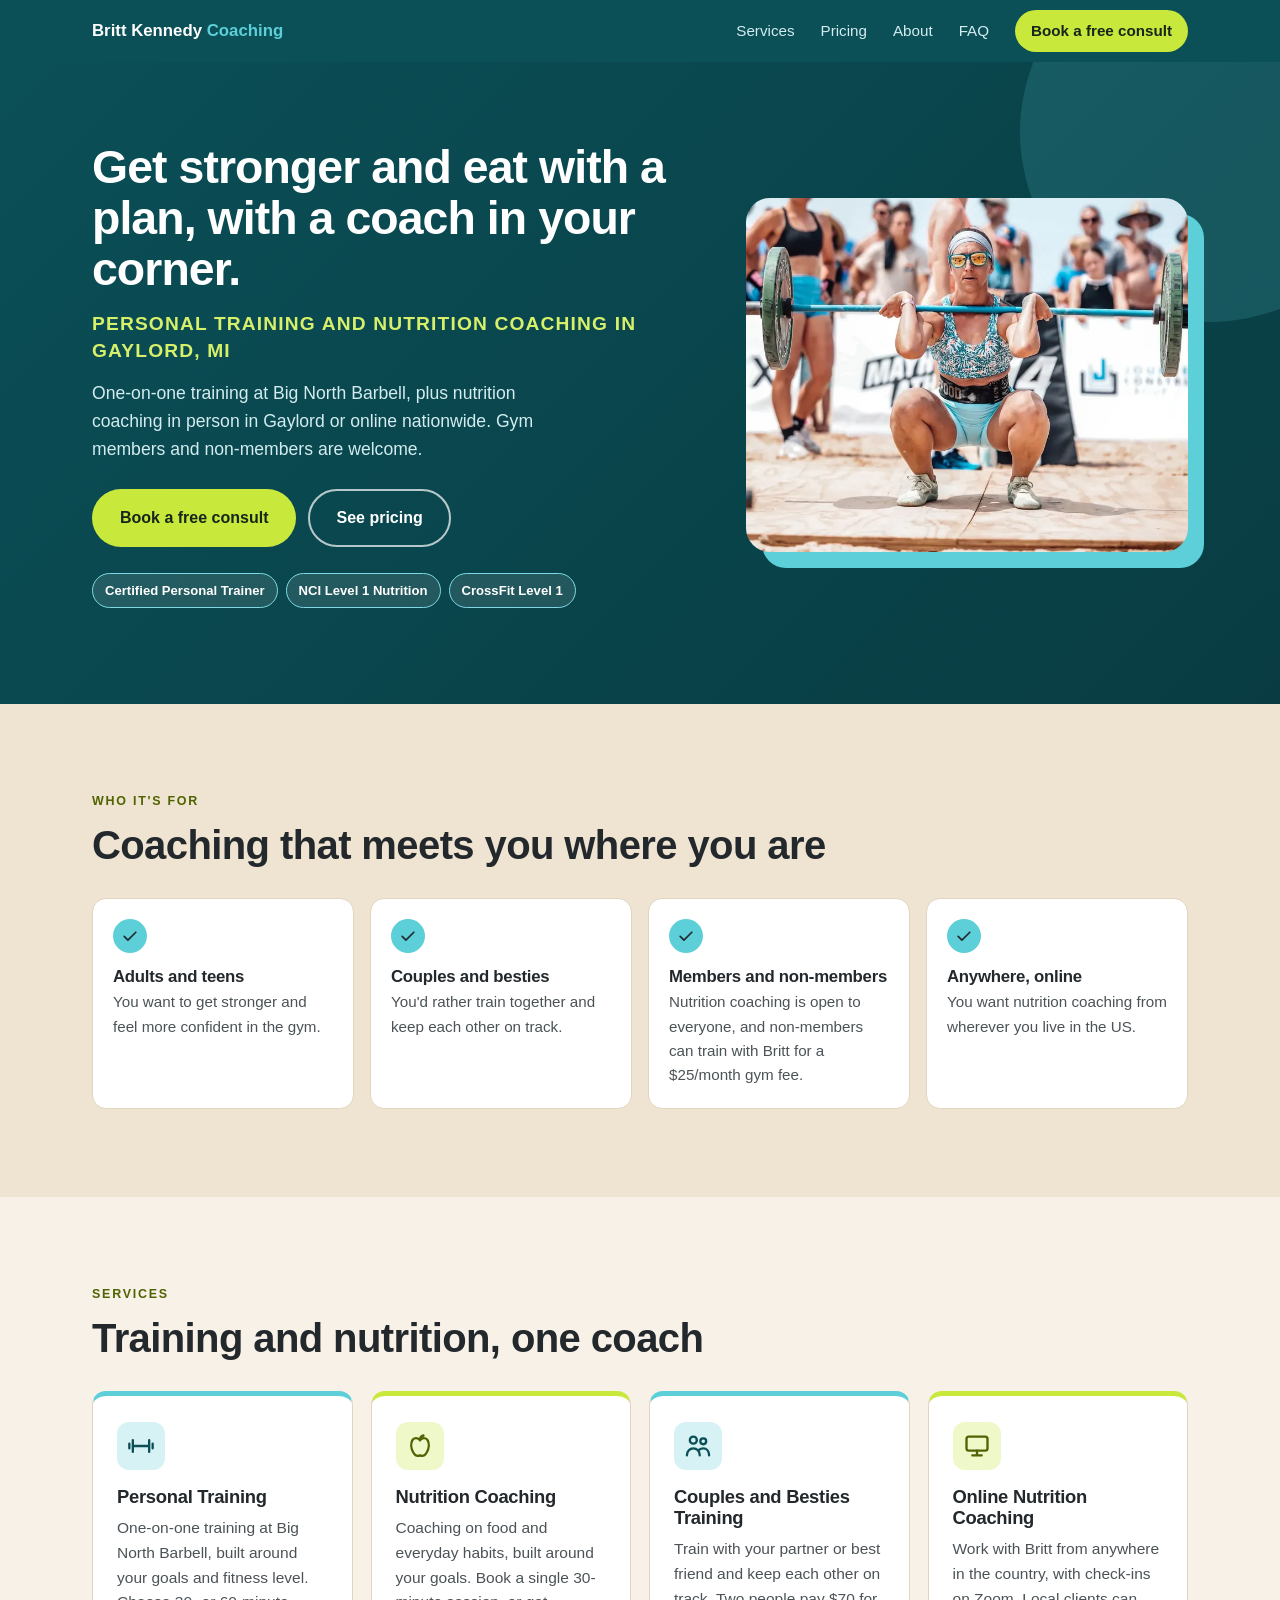
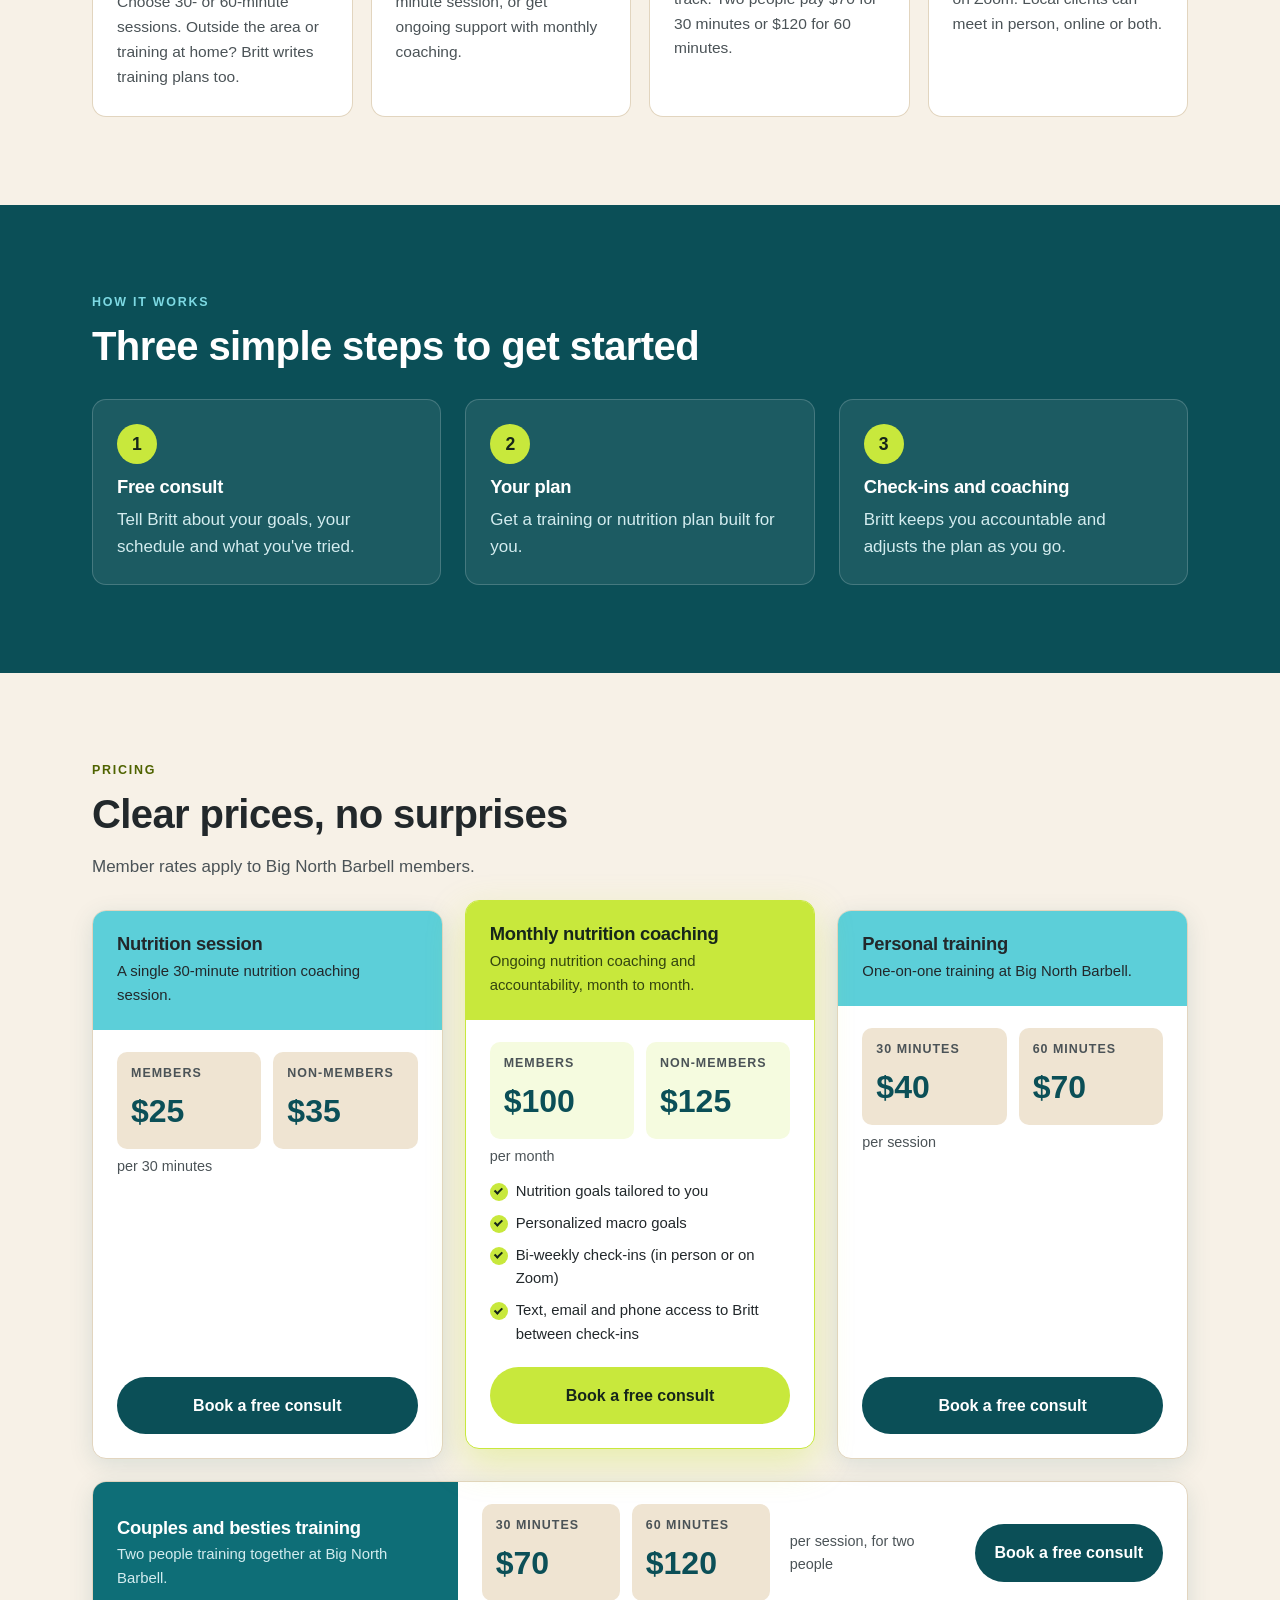
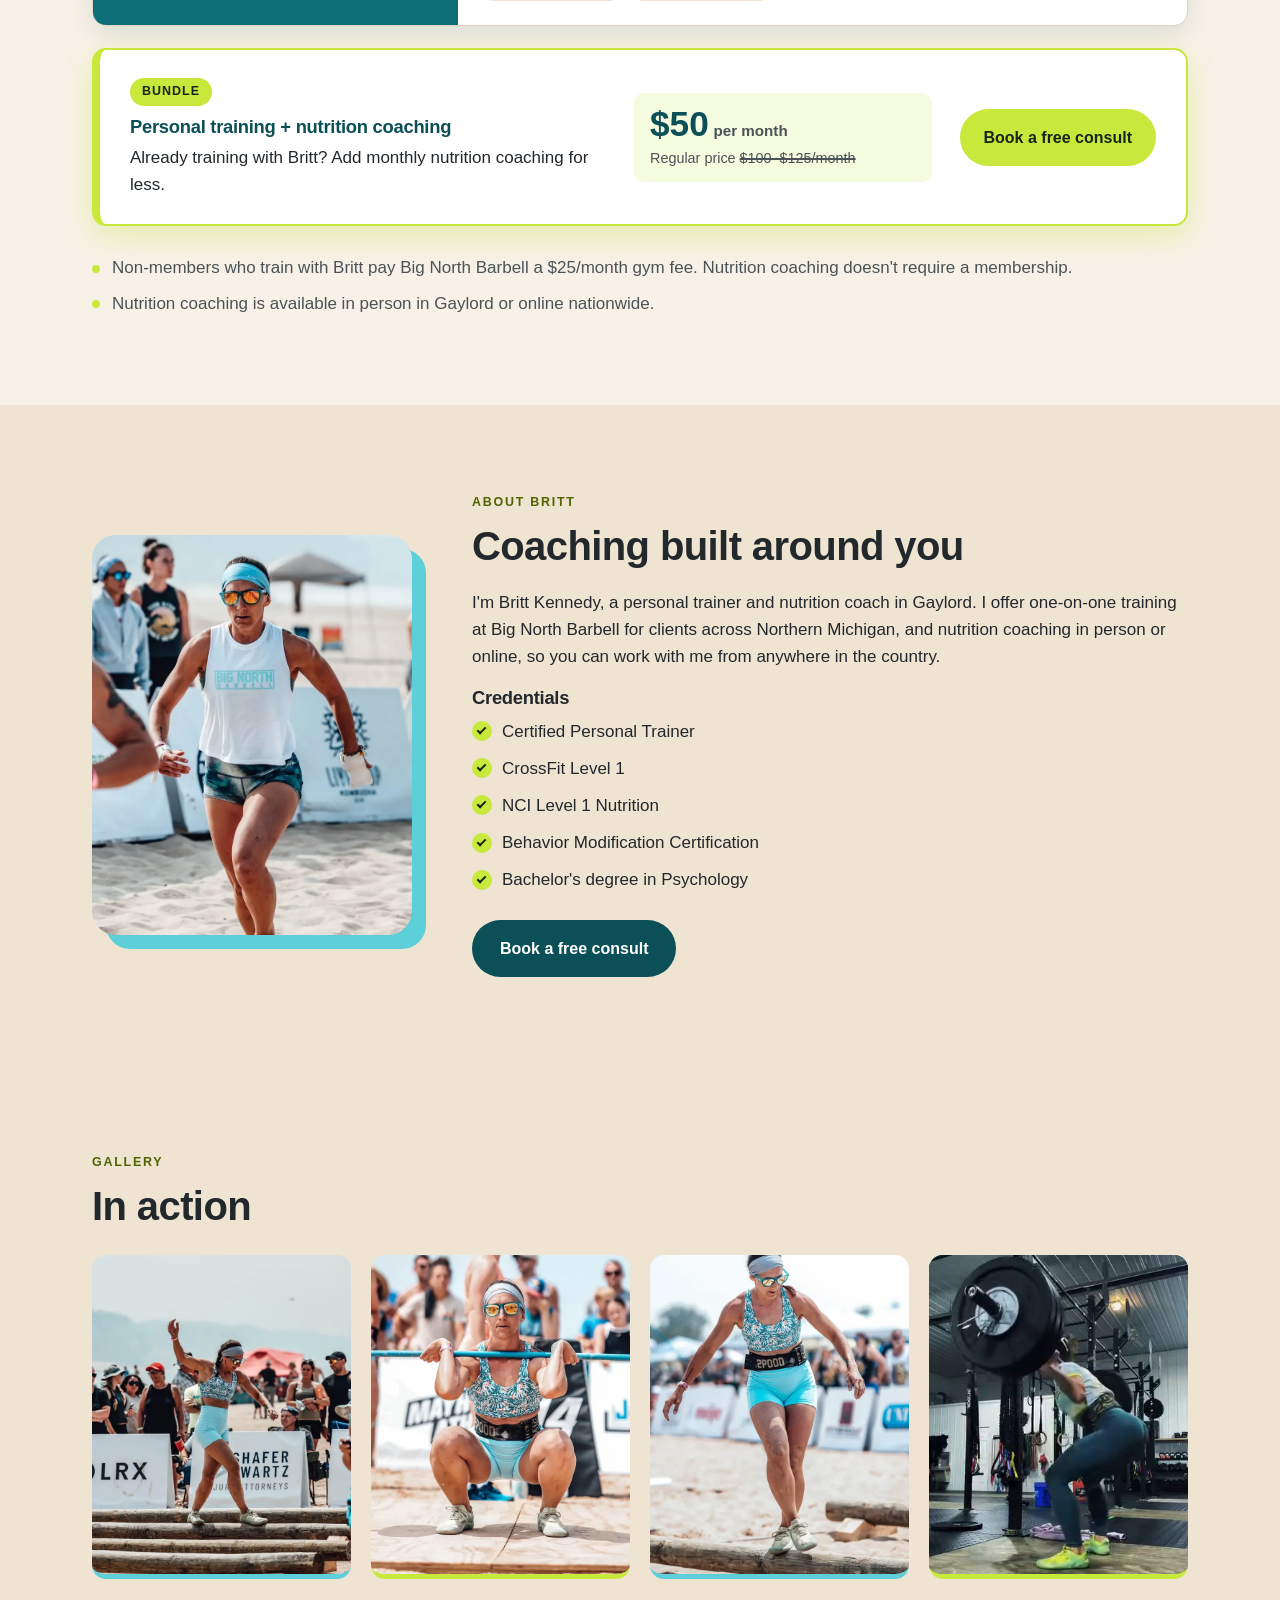
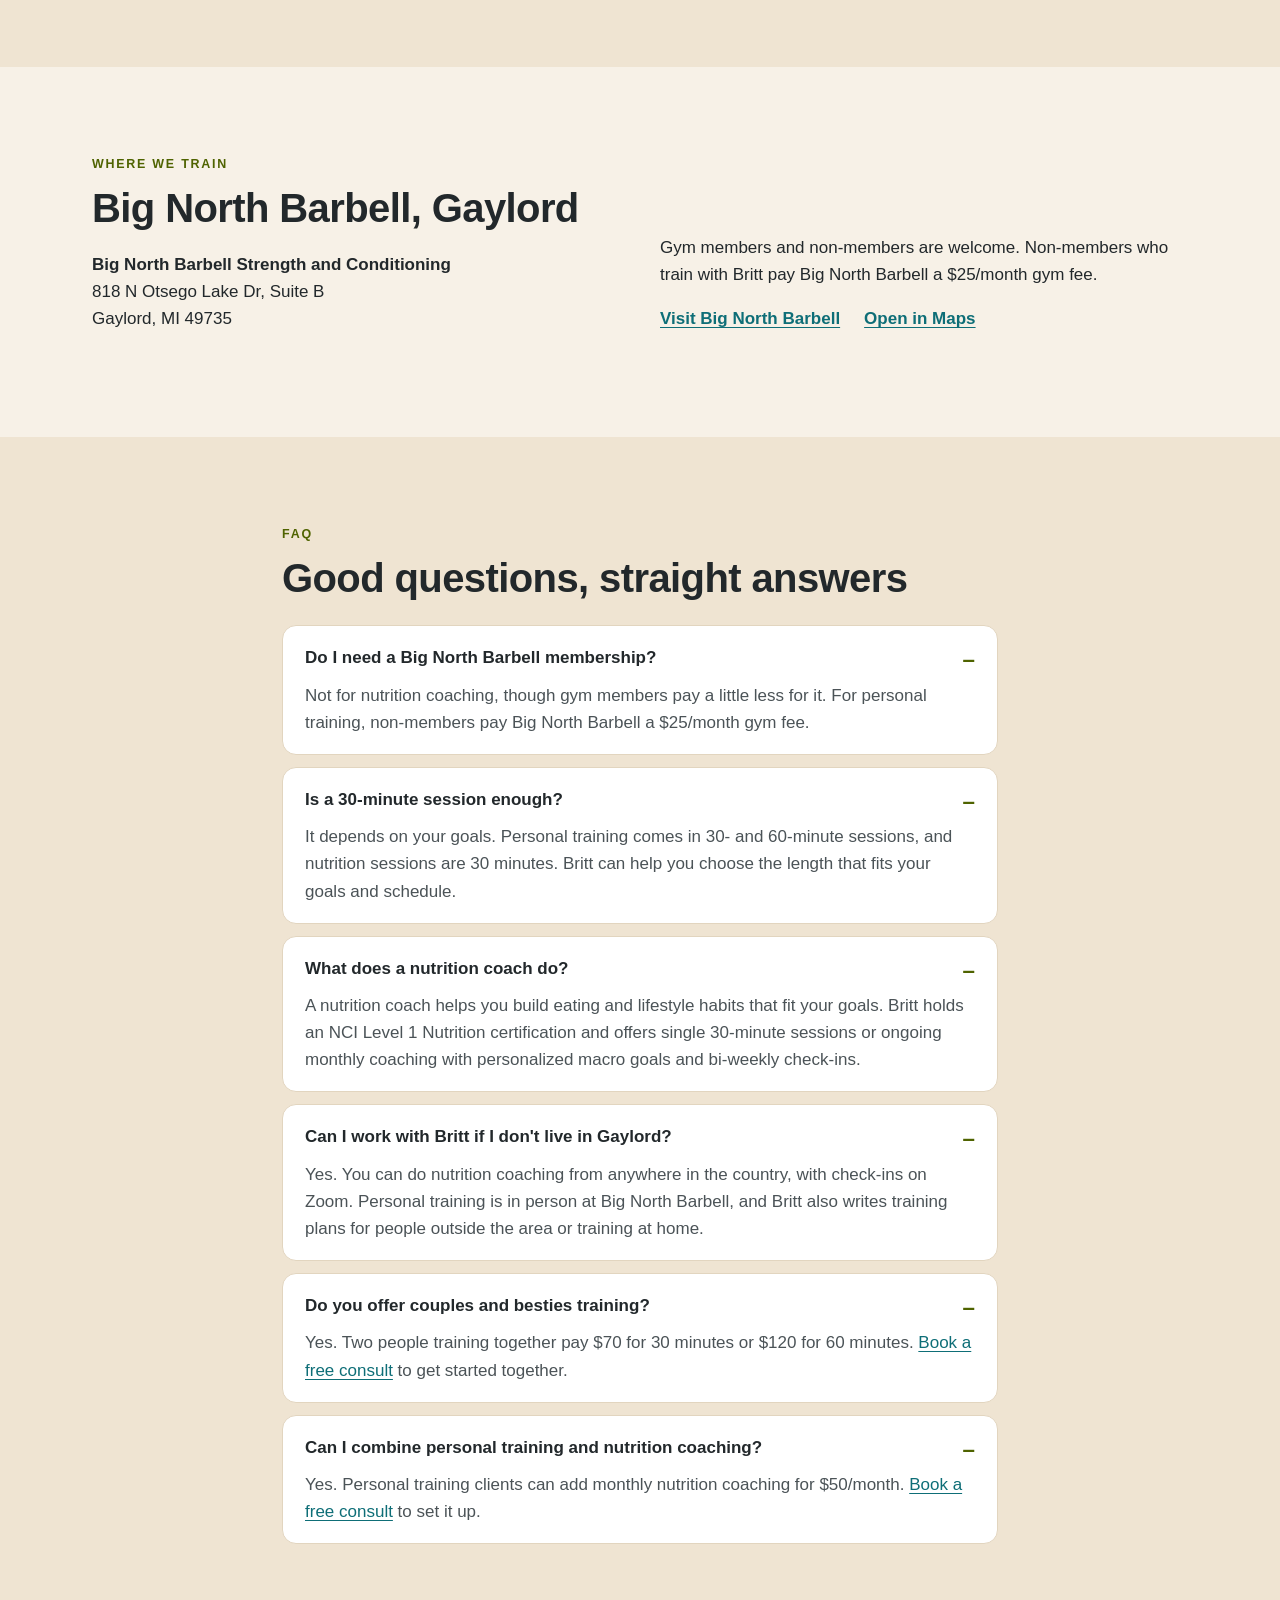
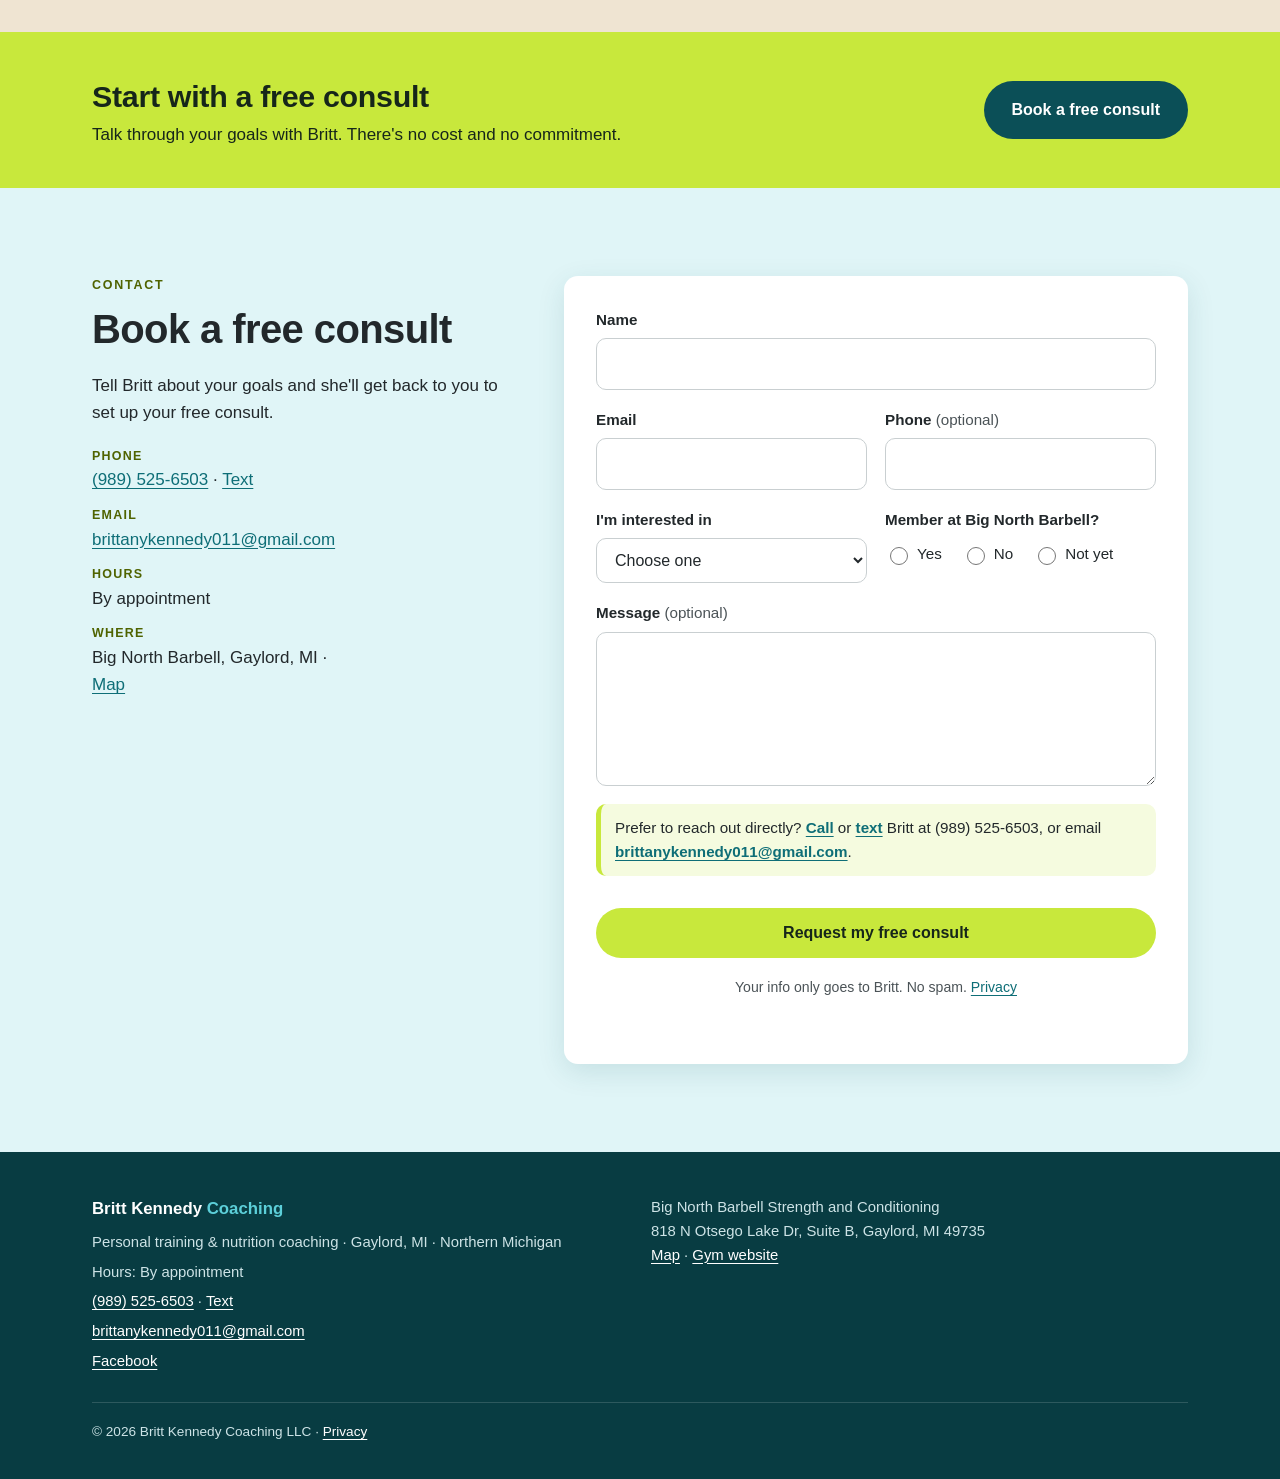
==== commit 25ec541b: "Form note wording" ====
--- a/index.html
+++ b/index.html
@@ -429,7 +429,7 @@
           <label for="message">Message <span class="opt">(optional)</span></label>
           <textarea id="message" name="message" rows="5"></textarea>
         </div>
-        <p class="form-fallback" id="form-fallback" hidden>Online booking is coming soon. <a href="tel:+19895256503">Call</a> or <a href="sms:+19895256503">text</a> Britt at (989) 525-6503 or email <a href="mailto:brittanykennedy011@gmail.com">brittanykennedy011@gmail.com</a>.</p>
+        <p class="form-fallback" id="form-fallback" hidden>Prefer to reach out directly? <a href="tel:+19895256503">Call</a> or <a href="sms:+19895256503">text</a> Britt at (989) 525-6503, or email <a href="mailto:brittanykennedy011@gmail.com">brittanykennedy011@gmail.com</a>.</p>
         <button class="btn btn-accent btn-block" type="submit">Request my free consult</button>
         <p class="fine">Your info only goes to Britt. No spam. <a href="privacy.html">Privacy</a></p>
         <p class="form-status" id="form-status" role="status" aria-live="polite"></p>
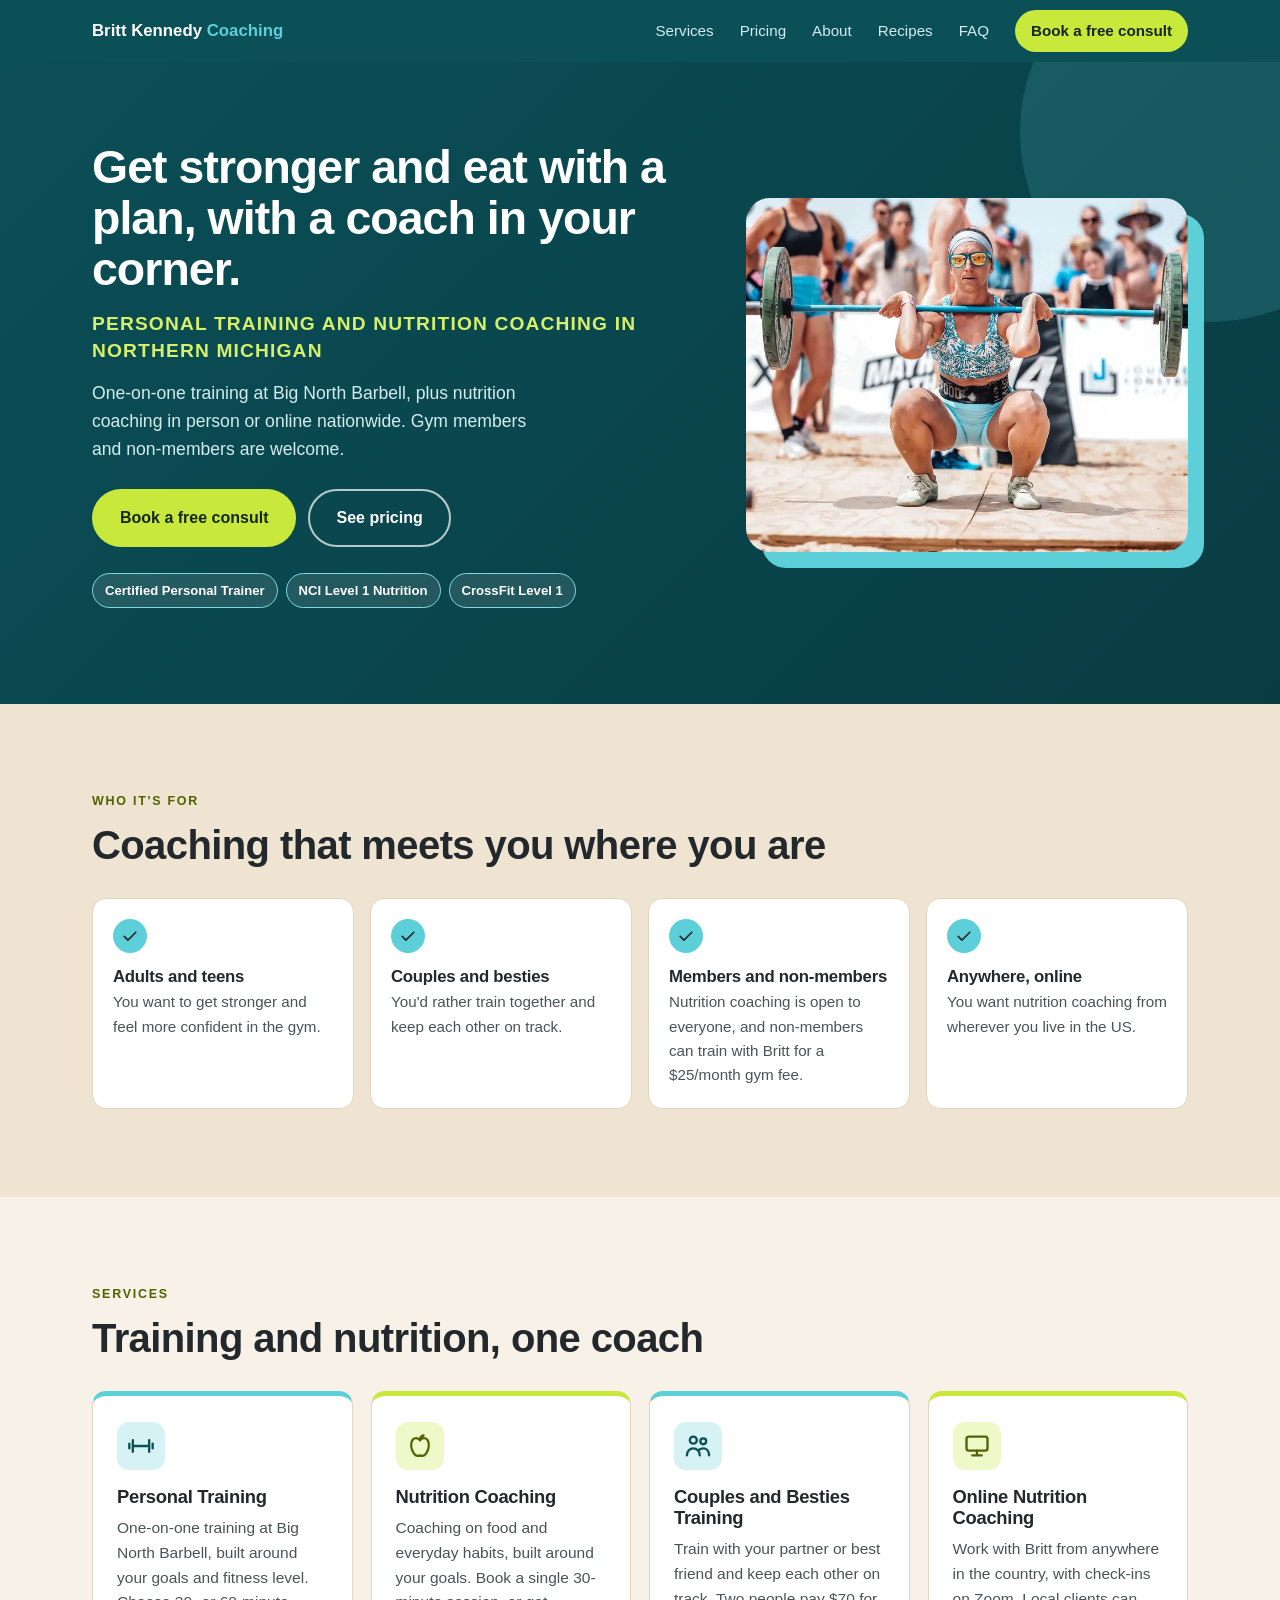
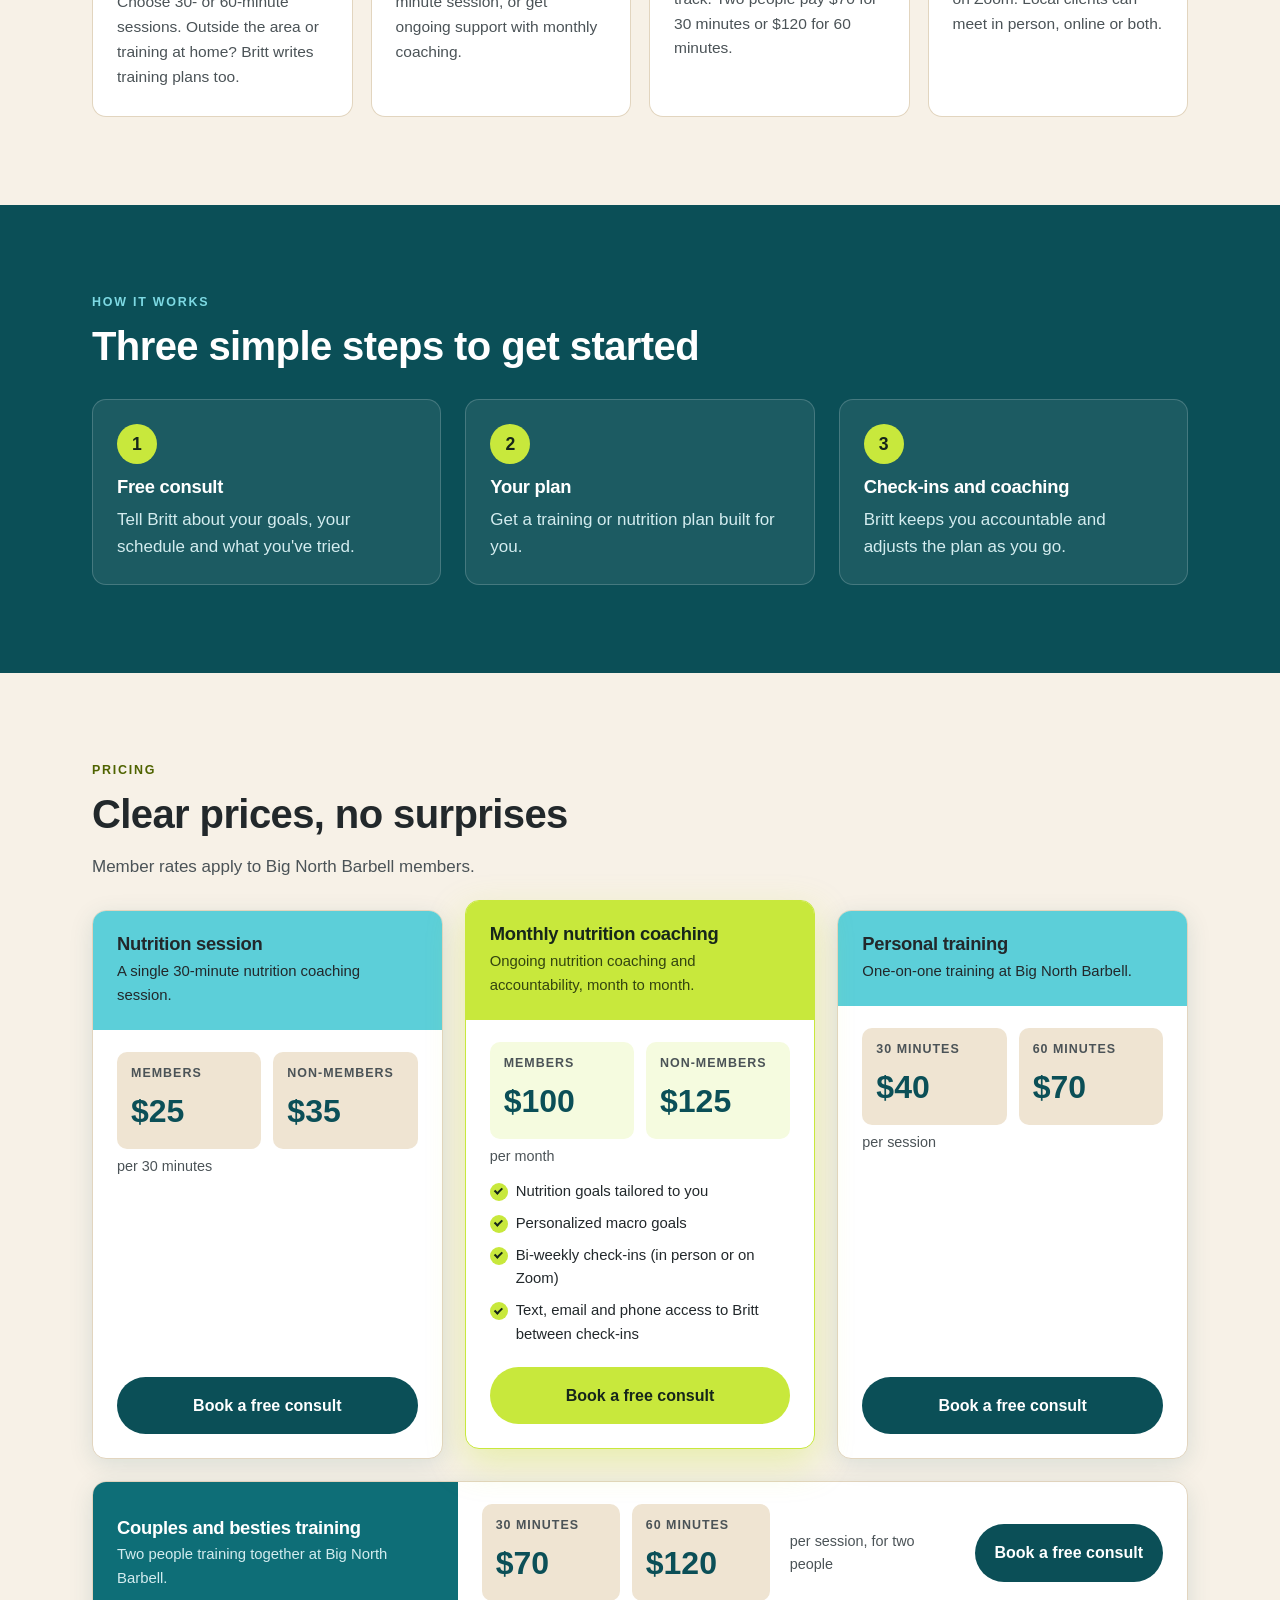
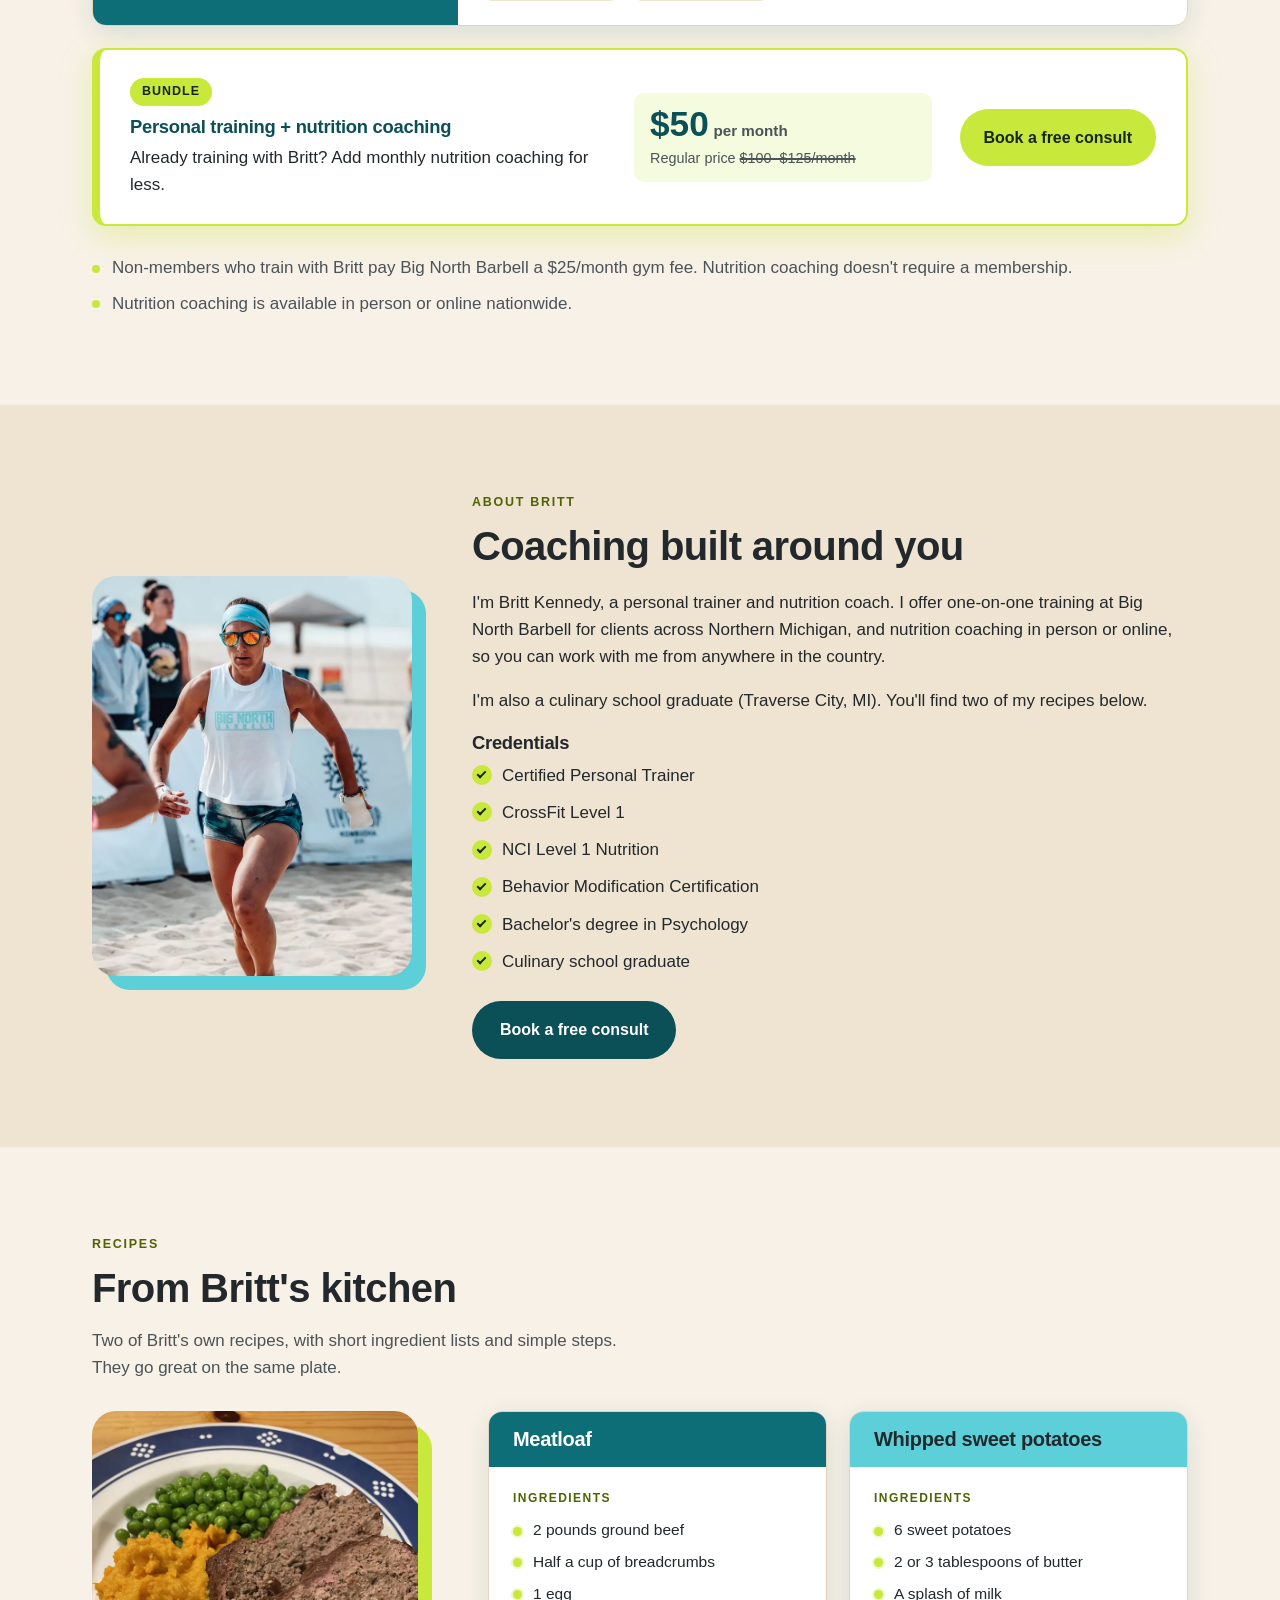
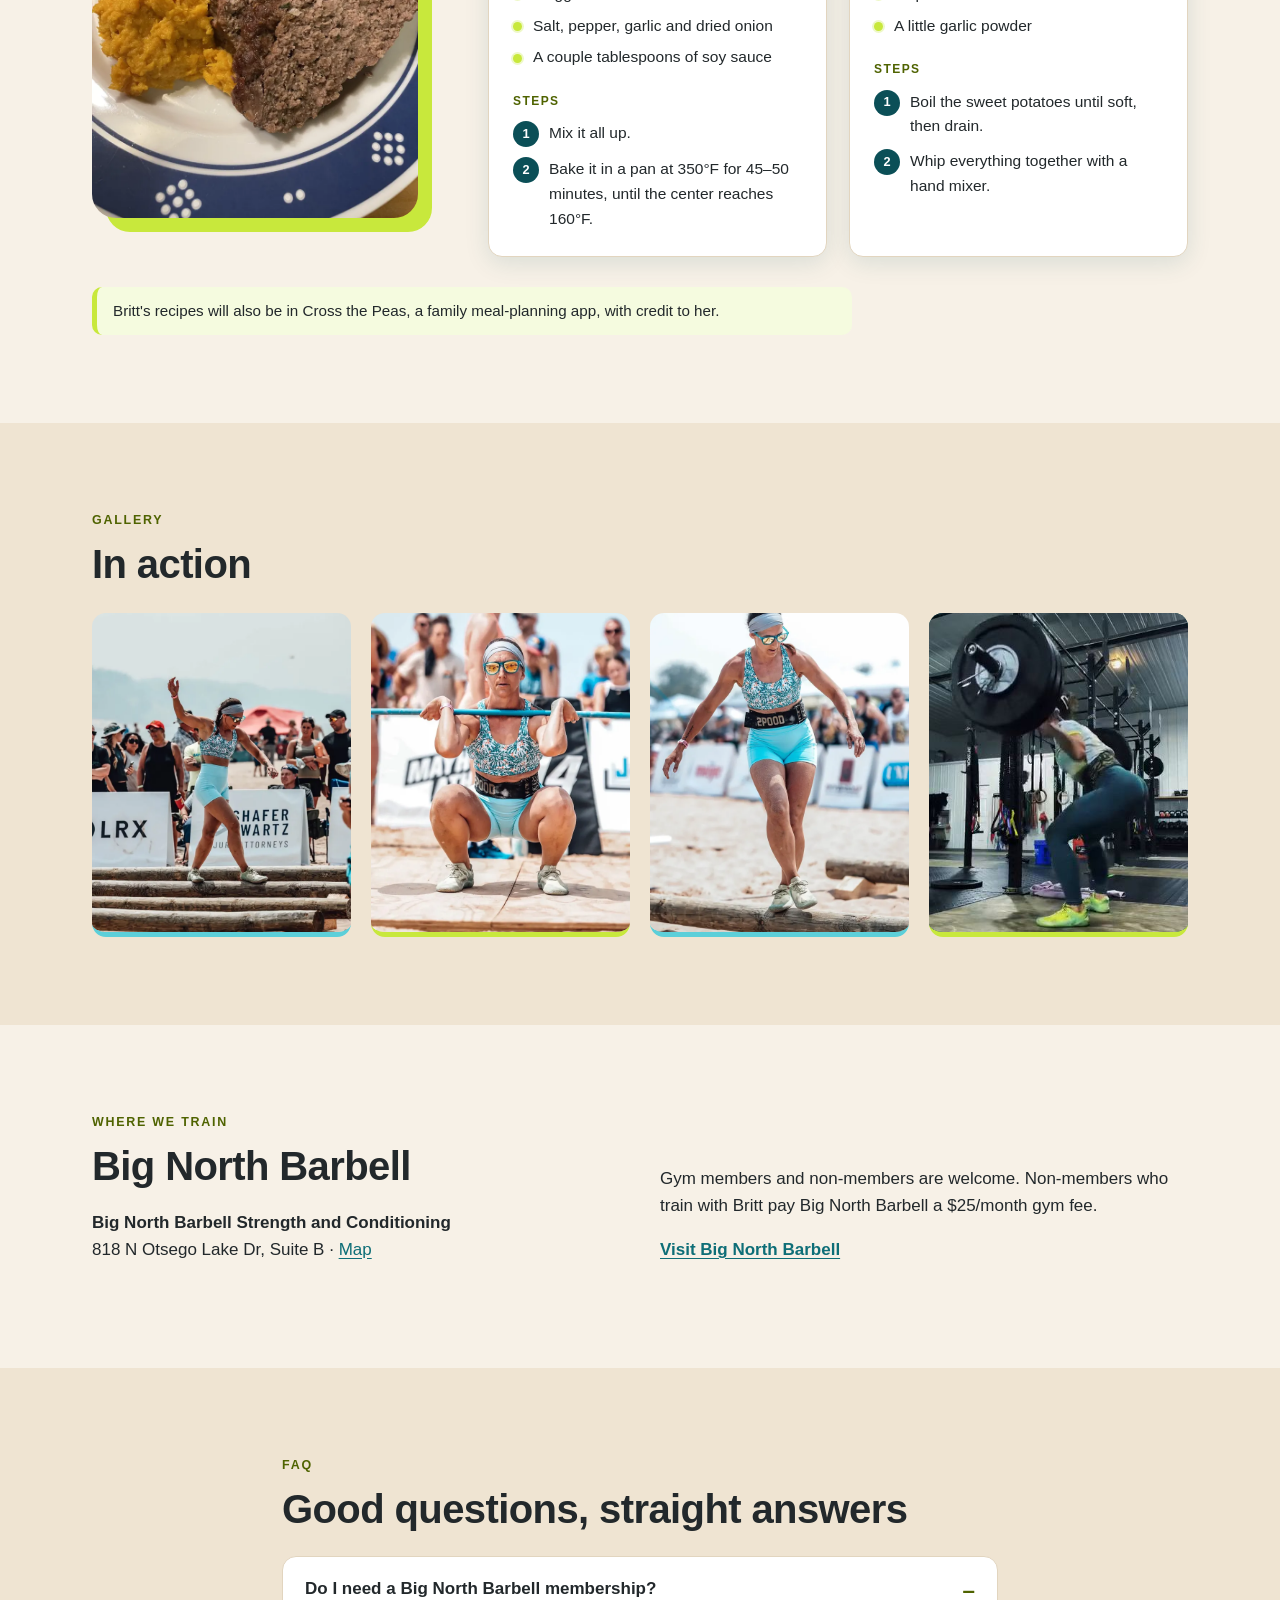
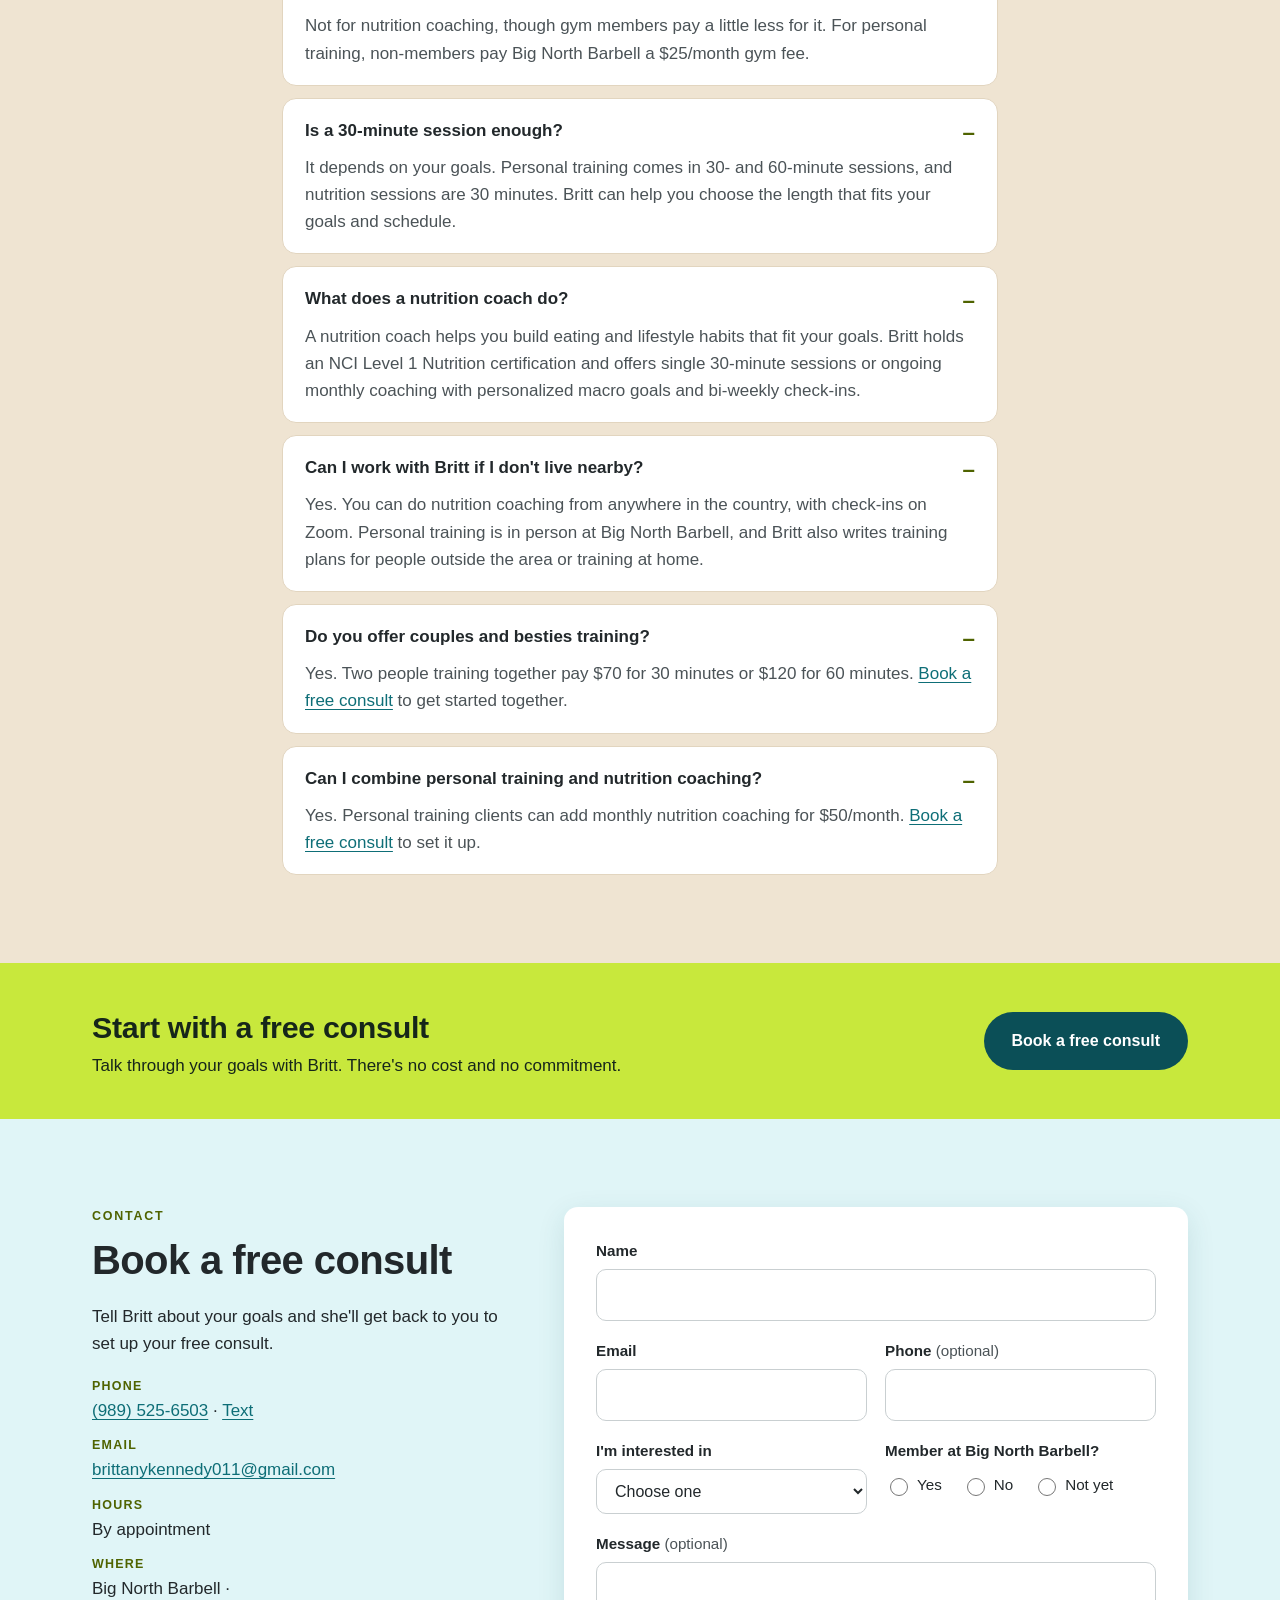
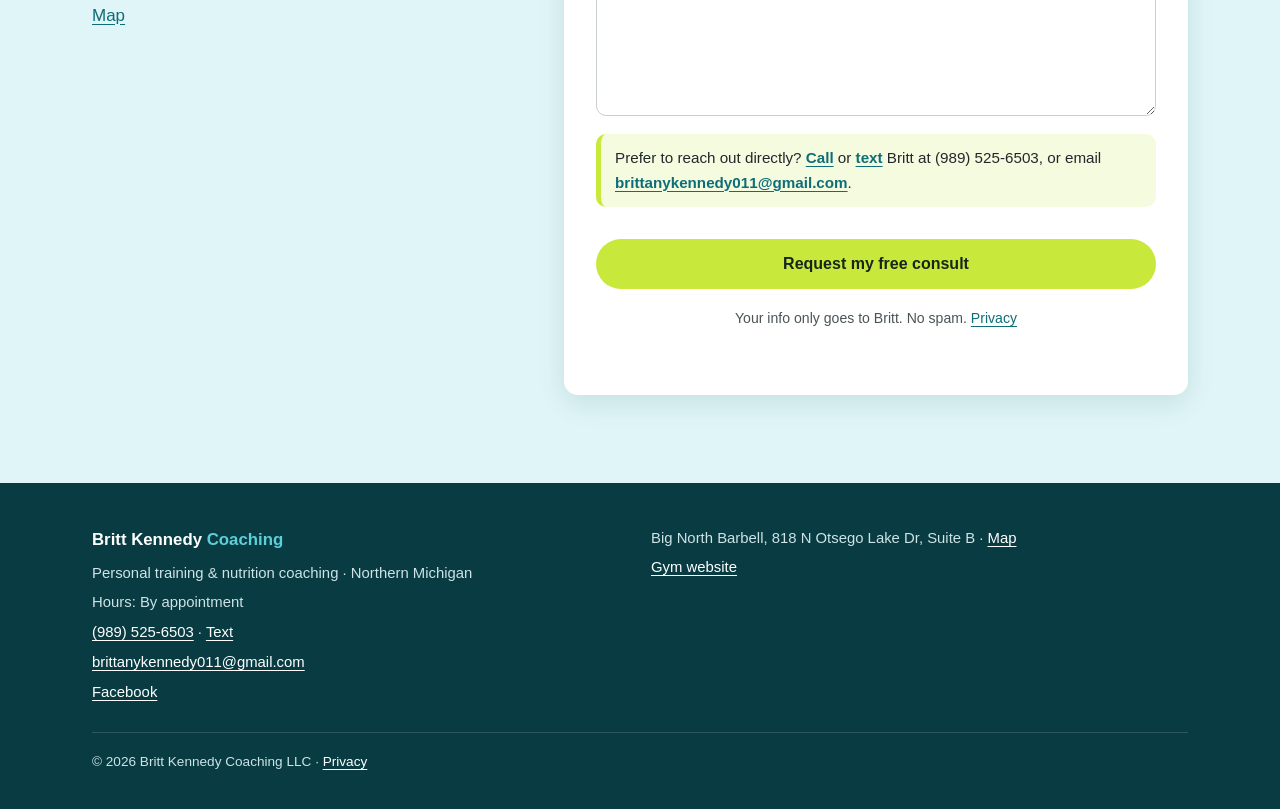
==== commit a2c321fe: "Add recipes, culinary credential, remove Gaylord from visible copy" ====
--- a/index.html
+++ b/index.html
@@ -65,7 +65,8 @@
       {"@type": "EducationalOccupationalCredential", "name": "CrossFit Level 1"},
       {"@type": "EducationalOccupationalCredential", "name": "NCI Level 1 Nutrition"},
       {"@type": "EducationalOccupationalCredential", "name": "Behavior Modification Certification"},
-      {"@type": "EducationalOccupationalCredential", "credentialCategory": "degree", "name": "Bachelor's degree in Psychology"}
+      {"@type": "EducationalOccupationalCredential", "credentialCategory": "degree", "name": "Bachelor's degree in Psychology"},
+      {"@type": "EducationalOccupationalCredential", "name": "Culinary school graduate (Traverse City, MI)"}
     ]
   },
   "hasOfferCatalog": {
@@ -95,11 +96,41 @@
     {"@type": "Question", "name": "Do I need a Big North Barbell membership?", "acceptedAnswer": {"@type": "Answer", "text": "Not for nutrition coaching, though gym members pay a little less for it. For personal training, non-members pay Big North Barbell a $25/month gym fee."}},
     {"@type": "Question", "name": "Is a 30-minute session enough?", "acceptedAnswer": {"@type": "Answer", "text": "It depends on your goals. Personal training comes in 30- and 60-minute sessions, and nutrition sessions are 30 minutes. Britt can help you choose the length that fits your goals and schedule."}},
     {"@type": "Question", "name": "What does a nutrition coach do?", "acceptedAnswer": {"@type": "Answer", "text": "A nutrition coach helps you build eating and lifestyle habits that fit your goals. Britt holds an NCI Level 1 Nutrition certification and offers single 30-minute sessions or ongoing monthly coaching with personalized macro goals and bi-weekly check-ins."}},
-    {"@type": "Question", "name": "Can I work with Britt if I don't live in Gaylord?", "acceptedAnswer": {"@type": "Answer", "text": "Yes. You can do nutrition coaching from anywhere in the country, with check-ins on Zoom. Personal training is in person at Big North Barbell, and Britt also writes training plans for people outside the area or training at home."}},
+    {"@type": "Question", "name": "Can I work with Britt if I don't live nearby?", "acceptedAnswer": {"@type": "Answer", "text": "Yes. You can do nutrition coaching from anywhere in the country, with check-ins on Zoom. Personal training is in person at Big North Barbell, and Britt also writes training plans for people outside the area or training at home."}},
     {"@type": "Question", "name": "Do you offer couples and besties training?", "acceptedAnswer": {"@type": "Answer", "text": "Yes. Two people training together pay $70 for 30 minutes or $120 for 60 minutes."}},
     {"@type": "Question", "name": "Can I combine personal training and nutrition coaching?", "acceptedAnswer": {"@type": "Answer", "text": "Yes. Personal training clients can add monthly nutrition coaching for $50/month."}}
   ]
 }
+</script>
+<script type="application/ld+json">
+[
+  {
+    "@context": "https://schema.org",
+    "@type": "Recipe",
+    "@id": "https://brittkennedycoaching.com/#recipe-meatloaf",
+    "name": "Meatloaf",
+    "author": {"@type": "Person", "name": "Brittany Kennedy"},
+    "image": "https://brittkennedycoaching.com/images/recipes/meatloaf-sweet-potatoes.jpg",
+    "recipeIngredient": ["2 pounds ground beef", "Half a cup of breadcrumbs", "1 egg", "Salt, pepper, garlic and dried onion", "A couple tablespoons of soy sauce"],
+    "recipeInstructions": [
+      {"@type": "HowToStep", "text": "Mix it all up."},
+      {"@type": "HowToStep", "text": "Bake it in a pan at 350°F for 45–50 minutes, until the center reaches 160°F."}
+    ]
+  },
+  {
+    "@context": "https://schema.org",
+    "@type": "Recipe",
+    "@id": "https://brittkennedycoaching.com/#recipe-sweet-potatoes",
+    "name": "Whipped sweet potatoes",
+    "author": {"@type": "Person", "name": "Brittany Kennedy"},
+    "image": "https://brittkennedycoaching.com/images/recipes/meatloaf-sweet-potatoes.jpg",
+    "recipeIngredient": ["6 sweet potatoes", "2 or 3 tablespoons of butter", "A splash of milk", "A little garlic powder"],
+    "recipeInstructions": [
+      {"@type": "HowToStep", "text": "Boil the sweet potatoes until soft, then drain."},
+      {"@type": "HowToStep", "text": "Whip everything together with a hand mixer."}
+    ]
+  }
+]
 </script>
 <!-- Hours ("By appointment") are intentionally left out of the schema. -->
 </head>
@@ -113,6 +144,7 @@
       <a href="#services">Services</a>
       <a href="#pricing">Pricing</a>
       <a href="#about">About</a>
+      <a href="#recipes">Recipes</a>
       <a href="#testimonials" data-reviews-link hidden>Reviews</a>
       <a href="#faq">FAQ</a>
       <a href="#contact" class="nav-cta">Book a free consult</a>
@@ -125,8 +157,8 @@
     <div class="wrap hero-grid">
       <div class="hero-copy">
         <p class="benefit">Get stronger and eat with a plan, with a coach in your corner.</p>
-        <h1>Personal Training and Nutrition Coaching in Gaylord, MI</h1>
-        <p class="lede">One-on-one training at Big North Barbell, plus nutrition coaching in person in Gaylord or online nationwide. Gym members and non-members are welcome.</p>
+        <h1>Personal Training and Nutrition Coaching in Northern Michigan</h1>
+        <p class="lede">One-on-one training at Big North Barbell, plus nutrition coaching in person or online nationwide. Gym members and non-members are welcome.</p>
         <div class="hero-ctas">
           <a class="btn btn-accent" href="?interest=free-consult#contact" data-interest="free-consult">Book a free consult</a>
           <a class="btn btn-ghost" href="#pricing">See pricing</a>
@@ -270,7 +302,7 @@
       </article>
       <ul class="notes">
         <li>Non-members who train with Britt pay Big North Barbell a $25/month gym fee. Nutrition coaching doesn't require a membership.</li>
-        <li>Nutrition coaching is available in person in Gaylord or online nationwide.</li>
+        <li>Nutrition coaching is available in person or online nationwide.</li>
       </ul>
     </div>
   </section>
@@ -281,7 +313,8 @@
       <div>
         <p class="kicker">About Britt</p>
         <h2>Coaching built around you</h2>
-        <p>I'm Britt Kennedy, a personal trainer and nutrition coach in Gaylord. I offer one-on-one training at Big North Barbell for clients across Northern Michigan, and nutrition coaching in person or online, so you can work with me from anywhere in the country.</p>
+        <p>I'm Britt Kennedy, a personal trainer and nutrition coach. I offer one-on-one training at Big North Barbell for clients across Northern Michigan, and nutrition coaching in person or online, so you can work with me from anywhere in the country.</p>
+        <p>I'm also a culinary school graduate (Traverse City, MI). You'll find two of my recipes below.</p>
         <h3>Credentials</h3>
         <ul class="creds">
           <li>Certified Personal Trainer</li>
@@ -289,9 +322,60 @@
           <li>NCI Level 1 Nutrition</li>
           <li>Behavior Modification Certification</li>
           <li>Bachelor's degree in Psychology</li>
+          <li>Culinary school graduate</li>
         </ul>
         <a class="btn" href="#contact">Book a free consult</a>
       </div>
+    </div>
+  </section>
+
+  <section id="recipes" class="section recipes-section" aria-labelledby="recipes-title">
+    <!-- RECIPES: Brittany's own recipes and photo only. Recipe facts come from assets/recipes/recipes-raw.md; don't add amounts, times or temps she didn't give. -->
+    <div class="wrap">
+      <p class="kicker">Recipes</p>
+      <h2 id="recipes-title">From Britt's kitchen</h2>
+      <p class="section-sub">Two of Britt's own recipes, with short ingredient lists and simple steps. They go great on the same plate.</p>
+      <div class="recipes-grid">
+        <figure class="recipe-photo"><picture><source type="image/webp" srcset="images/recipes/meatloaf-sweet-potatoes-720.webp 720w, images/recipes/meatloaf-sweet-potatoes.webp 1200w" sizes="(min-width: 960px) 340px, (min-width: 720px) 300px, 100vw"><img src="images/recipes/meatloaf-sweet-potatoes.jpg" srcset="images/recipes/meatloaf-sweet-potatoes-720.jpg 720w, images/recipes/meatloaf-sweet-potatoes.jpg 1200w" sizes="(min-width: 960px) 340px, (min-width: 720px) 300px, 100vw" alt="Slices of Britt's meatloaf on a plate with whipped sweet potatoes and green peas" width="1200" height="1500" loading="lazy" decoding="async"></picture></figure>
+        <div class="recipe-cards">
+          <article class="card recipe-card recipe-meatloaf" aria-labelledby="recipe-meatloaf">
+            <header class="card-head"><h3 id="recipe-meatloaf">Meatloaf</h3></header>
+            <div class="card-body">
+              <h4>Ingredients</h4>
+              <ul class="recipe-ingredients">
+                <li>2 pounds ground beef</li>
+                <li>Half a cup of breadcrumbs</li>
+                <li>1 egg</li>
+                <li>Salt, pepper, garlic and dried onion</li>
+                <li>A couple tablespoons of soy sauce</li>
+              </ul>
+              <h4>Steps</h4>
+              <ol class="recipe-steps">
+                <li>Mix it all up.</li>
+                <li>Bake it in a pan at 350°F for 45–50 minutes, until the center reaches 160°F.</li>
+              </ol>
+            </div>
+          </article>
+          <article class="card recipe-card recipe-sweet-potatoes" aria-labelledby="recipe-sweet-potatoes">
+            <header class="card-head"><h3 id="recipe-sweet-potatoes">Whipped sweet potatoes</h3></header>
+            <div class="card-body">
+              <h4>Ingredients</h4>
+              <ul class="recipe-ingredients">
+                <li>6 sweet potatoes</li>
+                <li>2 or 3 tablespoons of butter</li>
+                <li>A splash of milk</li>
+                <li>A little garlic powder</li>
+              </ul>
+              <h4>Steps</h4>
+              <ol class="recipe-steps">
+                <li>Boil the sweet potatoes until soft, then drain.</li>
+                <li>Whip everything together with a hand mixer.</li>
+              </ol>
+            </div>
+          </article>
+        </div>
+      </div>
+      <p class="recipe-credit">Britt's recipes will also be in Cross the Peas, a family meal-planning app, with credit to her.</p>
     </div>
   </section>
 
@@ -325,14 +409,13 @@
     <div class="wrap gym-grid">
       <div>
         <p class="kicker">Where We Train</p>
-        <h2>Big North Barbell, Gaylord</h2>
-        <p><strong>Big North Barbell Strength and Conditioning</strong><br>818 N Otsego Lake Dr, Suite B<br>Gaylord, MI 49735</p>
+        <h2>Big North Barbell</h2>
+        <p><strong>Big North Barbell Strength and Conditioning</strong><br>818 N Otsego Lake Dr, Suite B · <a href="https://www.google.com/maps/search/?api=1&amp;query=Big+North+Barbell+818+N+Otsego+Lake+Dr+Suite+B+Gaylord+MI+49735" rel="noopener" target="_blank">Map</a></p>
       </div>
       <div>
         <p>Gym members and non-members are welcome. Non-members who train with Britt pay Big North Barbell a $25/month gym fee.</p>
         <p class="links">
           <a href="https://www.bignorthbarbell.com/" rel="noopener" target="_blank">Visit Big North Barbell</a>
-          <a href="https://www.google.com/maps/search/?api=1&amp;query=Big+North+Barbell+818+N+Otsego+Lake+Dr+Suite+B+Gaylord+MI+49735" rel="noopener" target="_blank">Open in Maps</a>
         </p>
       </div>
     </div>
@@ -346,7 +429,7 @@
         <details open><summary>Do I need a Big North Barbell membership?</summary><p>Not for nutrition coaching, though gym members pay a little less for it. For personal training, non-members pay Big North Barbell a $25/month gym fee.</p></details>
         <details open><summary>Is a 30-minute session enough?</summary><p>It depends on your goals. Personal training comes in 30- and 60-minute sessions, and nutrition sessions are 30 minutes. Britt can help you choose the length that fits your goals and schedule.</p></details>
         <details open><summary>What does a nutrition coach do?</summary><p>A nutrition coach helps you build eating and lifestyle habits that fit your goals. Britt holds an NCI Level 1 Nutrition certification and offers single 30-minute sessions or ongoing monthly coaching with personalized macro goals and bi-weekly check-ins.</p></details>
-        <details open><summary>Can I work with Britt if I don't live in Gaylord?</summary><p>Yes. You can do nutrition coaching from anywhere in the country, with check-ins on Zoom. Personal training is in person at Big North Barbell, and Britt also writes training plans for people outside the area or training at home.</p></details>
+        <details open><summary>Can I work with Britt if I don't live nearby?</summary><p>Yes. You can do nutrition coaching from anywhere in the country, with check-ins on Zoom. Personal training is in person at Big North Barbell, and Britt also writes training plans for people outside the area or training at home.</p></details>
         <details open><summary>Do you offer couples and besties training?</summary><p>Yes. Two people training together pay $70 for 30 minutes or $120 for 60 minutes. <a href="?interest=couples-besties-training#contact" data-interest="couples-besties-training">Book a free consult</a> to get started together.</p></details>
         <details open><summary>Can I combine personal training and nutrition coaching?</summary><p>Yes. Personal training clients can add monthly nutrition coaching for $50/month. <a href="?interest=training-nutrition-bundle#contact" data-interest="training-nutrition-bundle">Book a free consult</a> to set it up.</p></details>
       </div>
@@ -373,7 +456,7 @@
           <li><strong>Phone</strong><span><a href="tel:+19895256503">(989) 525-6503</a> · <a href="sms:+19895256503">Text</a></span></li>
           <li><strong>Email</strong><a href="mailto:brittanykennedy011@gmail.com">brittanykennedy011@gmail.com</a></li>
           <li><strong>Hours</strong>By appointment</li>
-          <li><strong>Where</strong>Big North Barbell, Gaylord, MI · <a href="https://www.google.com/maps/search/?api=1&amp;query=Big+North+Barbell+818+N+Otsego+Lake+Dr+Suite+B+Gaylord+MI+49735" rel="noopener" target="_blank">Map</a></li>
+          <li><strong>Where</strong>Big North Barbell · <a href="https://www.google.com/maps/search/?api=1&amp;query=Big+North+Barbell+818+N+Otsego+Lake+Dr+Suite+B+Gaylord+MI+49735" rel="noopener" target="_blank">Map</a></li>
         </ul>
       </div>
       <div>
@@ -447,16 +530,15 @@
   <div class="wrap footer-inner">
     <div>
       <p class="brand">Britt Kennedy <span>Coaching</span></p>
-      <p>Personal training &amp; nutrition coaching · Gaylord, MI · Northern Michigan</p>
+      <p>Personal training &amp; nutrition coaching · Northern Michigan</p>
       <p>Hours: By appointment</p>
       <p><a href="tel:+19895256503">(989) 525-6503</a> · <a href="sms:+19895256503">Text</a></p>
       <p><a href="mailto:brittanykennedy011@gmail.com">brittanykennedy011@gmail.com</a></p>
       <p><a href="https://www.facebook.com/brittkennedycoaching/" rel="noopener" target="_blank">Facebook</a></p>
     </div>
     <div>
-      <p>Big North Barbell Strength and Conditioning<br>818 N Otsego Lake Dr, Suite B, Gaylord, MI 49735<br>
-      <a href="https://www.google.com/maps/search/?api=1&amp;query=Big+North+Barbell+818+N+Otsego+Lake+Dr+Suite+B+Gaylord+MI+49735" rel="noopener" target="_blank">Map</a> ·
-      <a href="https://www.bignorthbarbell.com/" rel="noopener" target="_blank">Gym website</a></p>
+      <p>Big North Barbell, 818 N Otsego Lake Dr, Suite B · <a href="https://www.google.com/maps/search/?api=1&amp;query=Big+North+Barbell+818+N+Otsego+Lake+Dr+Suite+B+Gaylord+MI+49735" rel="noopener" target="_blank">Map</a></p>
+      <p><a href="https://www.bignorthbarbell.com/" rel="noopener" target="_blank">Gym website</a></p>
     </div>
     <p class="copy">© <span id="year">2026</span> Britt Kennedy Coaching LLC · <a href="privacy.html">Privacy</a></p>
   </div>
--- a/styles.css
+++ b/styles.css
@@ -331,3 +331,31 @@
 .form-fallback{background:var(--accent-softer);border-left:5px solid var(--accent);border-radius:10px;padding:12px 14px;font-size:.95rem;color:var(--ink);margin:0 0 14px}
 .form-fallback a{color:var(--teal-2);font-weight:700}
 .form-status.is-info{color:var(--ink)}
+
+/* recipes (cream background, between About and the gallery) */
+.recipes-section{background:var(--cream)}
+.recipes-grid{display:grid;gap:30px;margin-top:8px;align-items:start}
+.recipe-photo{margin:0 14px 14px 0;max-width:360px;width:calc(100% - 14px);position:relative}
+.recipe-photo::before{content:"";position:absolute;inset:14px -14px -14px 14px;border-radius:24px;background:var(--accent)}
+.recipe-photo img{position:relative;border-radius:24px;aspect-ratio:4/5;object-fit:cover;width:100%}
+.recipe-cards{display:grid;gap:20px}
+.recipe-card .card-head{padding:16px 24px}
+.recipe-card .card-head h3{margin:0;font-size:1.25rem}
+.recipe-meatloaf .card-head{background:var(--teal-2);color:var(--white)}
+.recipe-sweet-potatoes .card-head{background:var(--aqua);color:var(--ink)}
+.recipe-card h4{text-transform:uppercase;letter-spacing:.12em;font-size:.75rem;font-weight:800;color:var(--accent-text);margin:0 0 10px}
+.recipe-ingredients{list-style:none;padding:0;margin:0 0 22px;display:grid;gap:7px;font-size:.97rem}
+.recipe-ingredients li{padding-left:20px;position:relative}
+.recipe-ingredients li::before{content:"";position:absolute;left:0;top:.55em;width:9px;height:9px;border-radius:50%;background:var(--accent);box-shadow:0 0 0 2px var(--accent-soft)}
+.recipe-steps{list-style:none;padding:0;margin:0;counter-reset:step;display:grid;gap:10px;font-size:.97rem}
+.recipe-steps li{counter-increment:step;padding-left:36px;position:relative;min-height:26px}
+.recipe-steps li::before{content:counter(step);position:absolute;left:0;top:0;width:26px;height:26px;border-radius:50%;background:var(--teal);color:var(--white);font-weight:800;font-size:.8rem;display:flex;align-items:center;justify-content:center}
+.recipe-credit{margin:30px 0 0;padding:12px 16px;background:var(--accent-softer);border-left:5px solid var(--accent);border-radius:10px;color:var(--ink);font-size:.95rem;max-width:760px}
+@media (min-width:720px){
+  .recipes-grid{grid-template-columns:300px 1fr;gap:48px}
+}
+@media (min-width:960px){
+  .recipes-grid{grid-template-columns:340px 1fr;gap:56px}
+  .recipe-cards{grid-template-columns:1fr 1fr;gap:22px}
+}
+@media (min-width:720px) and (max-width:899px){nav{gap:16px}nav a{font-size:.9rem}.nav-cta{white-space:nowrap}}
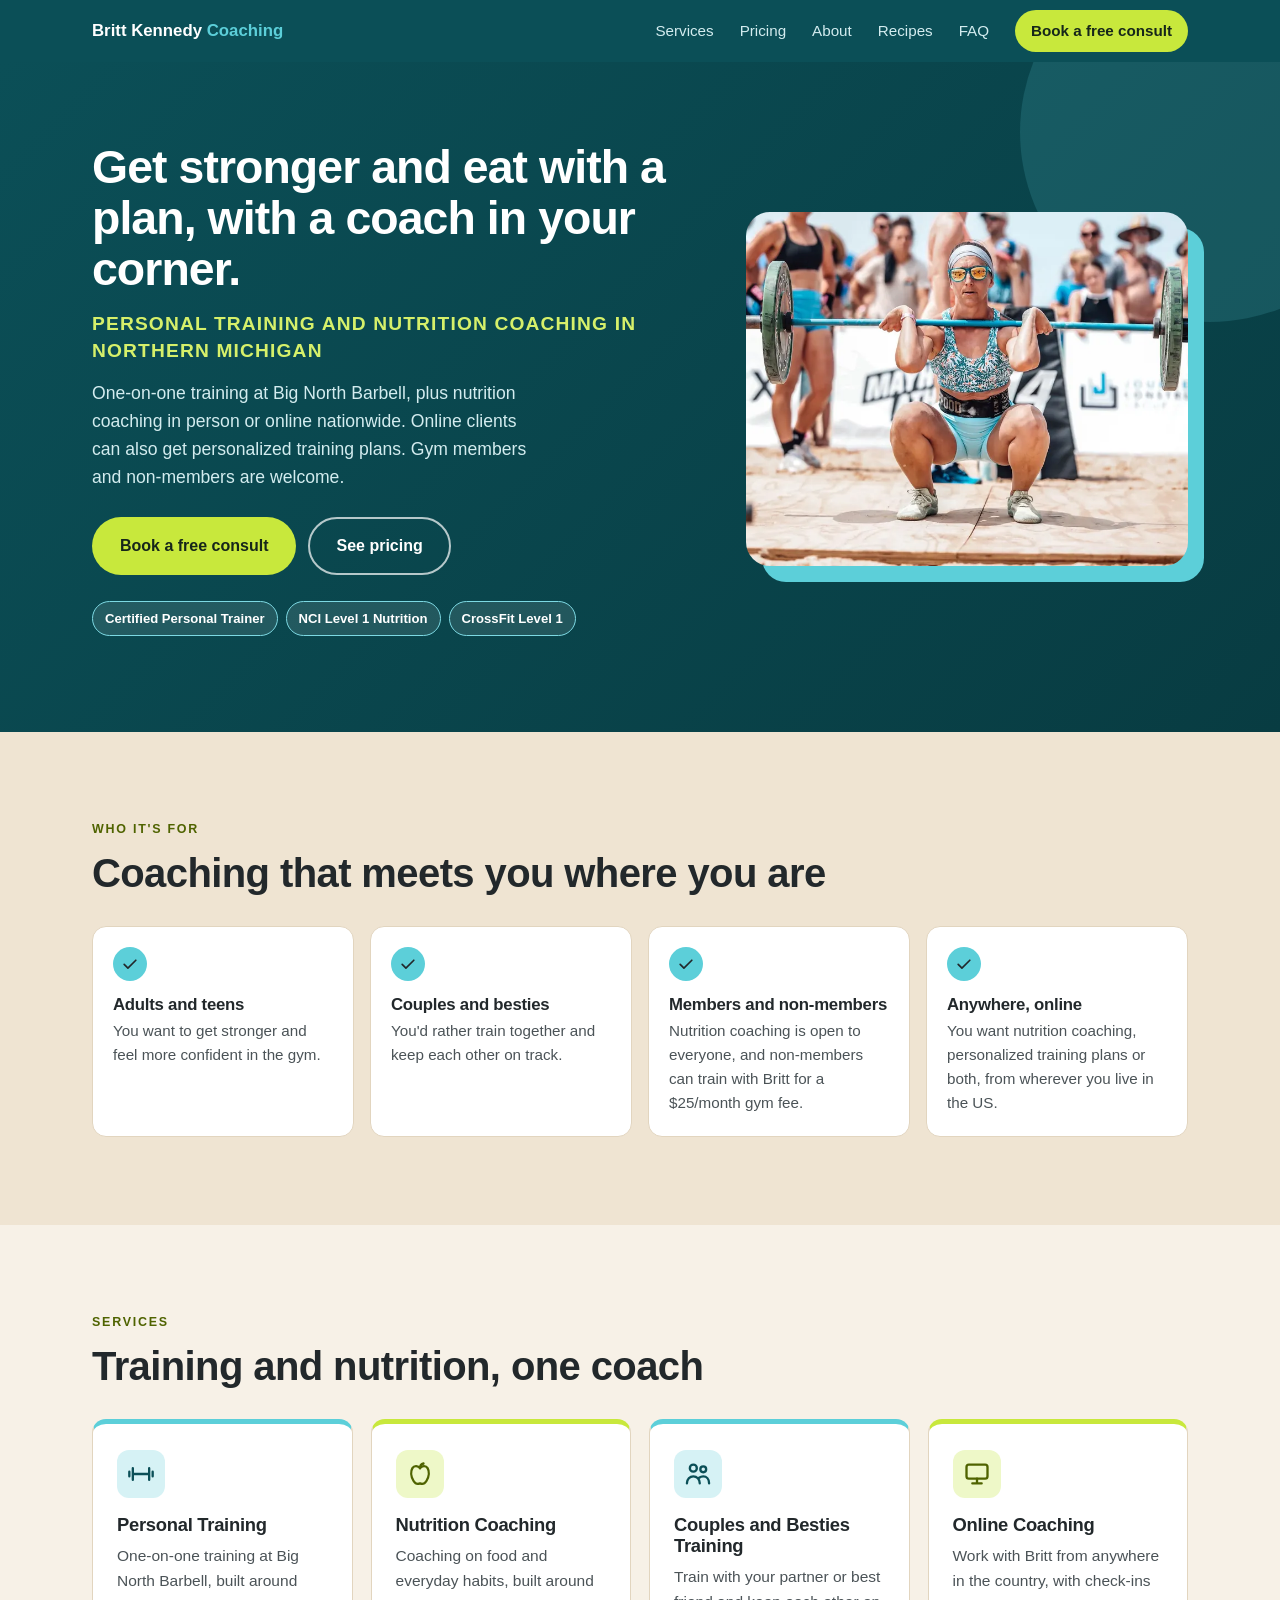
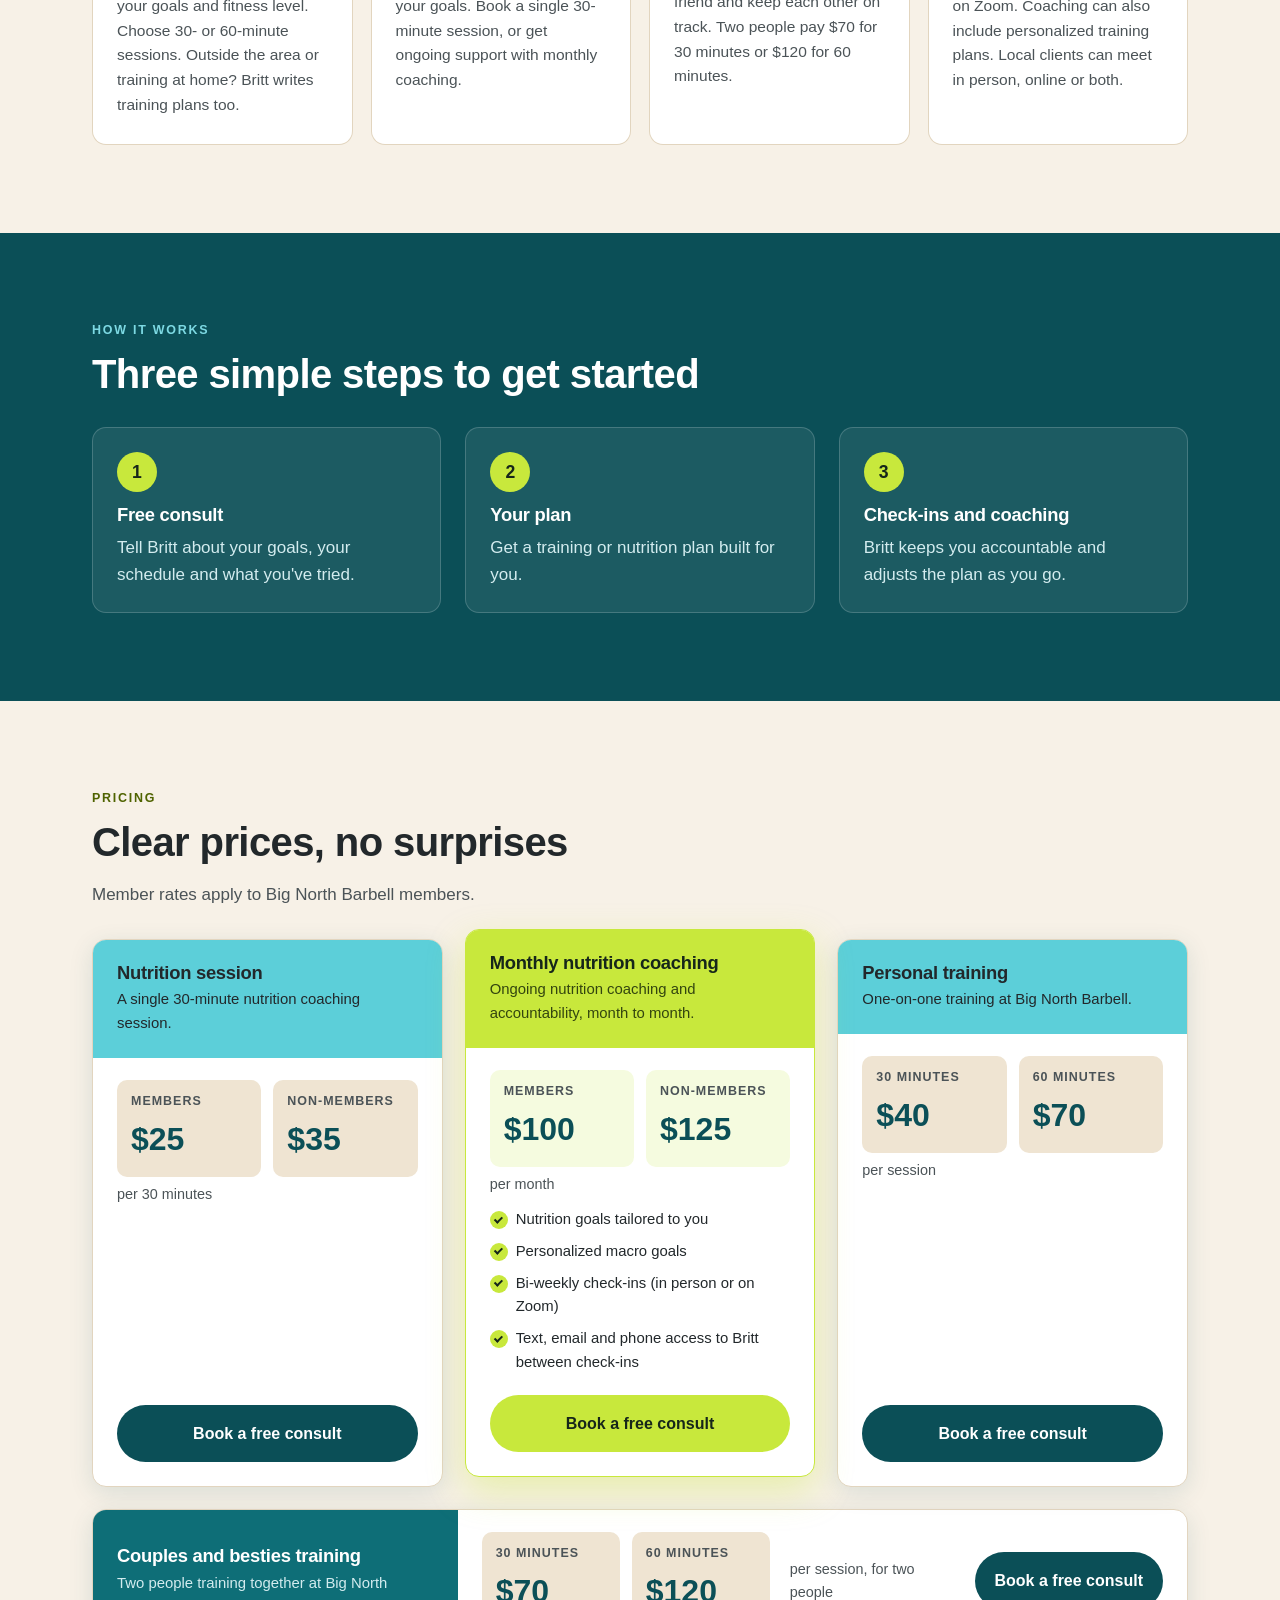
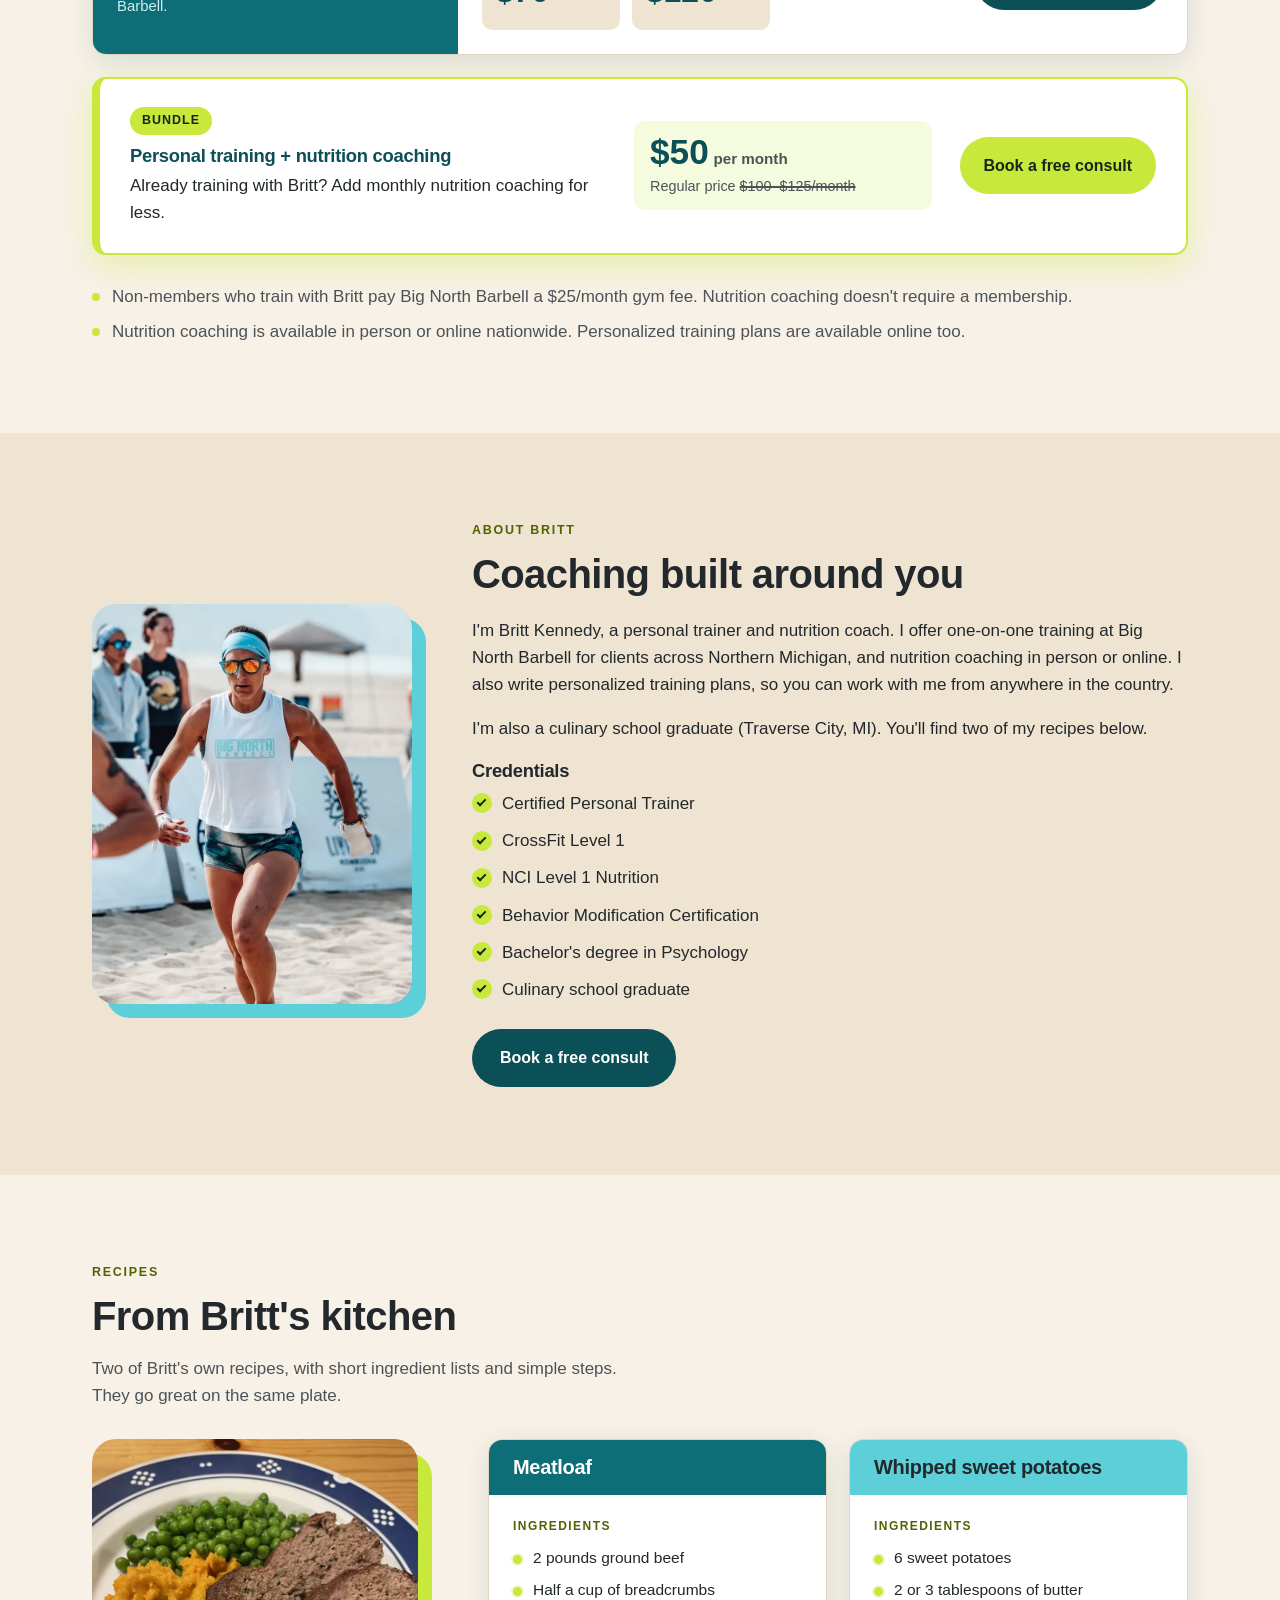
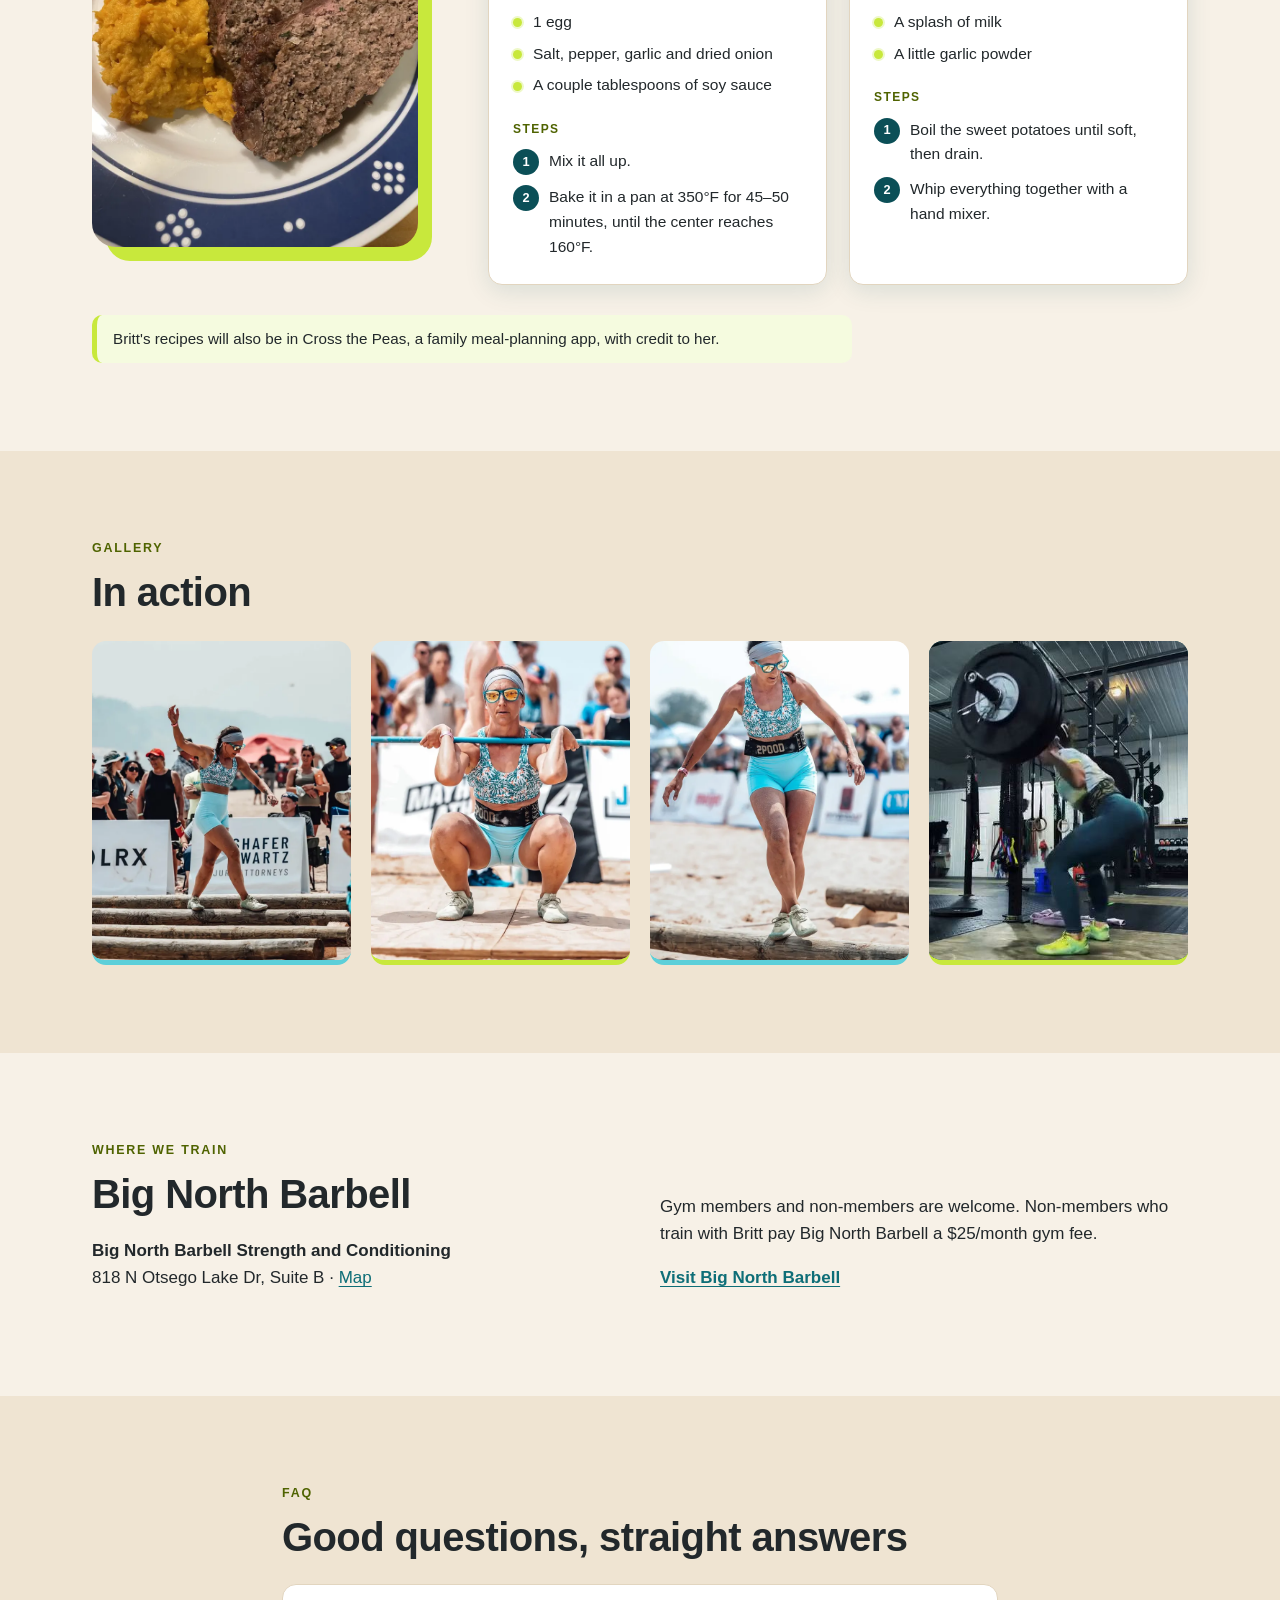
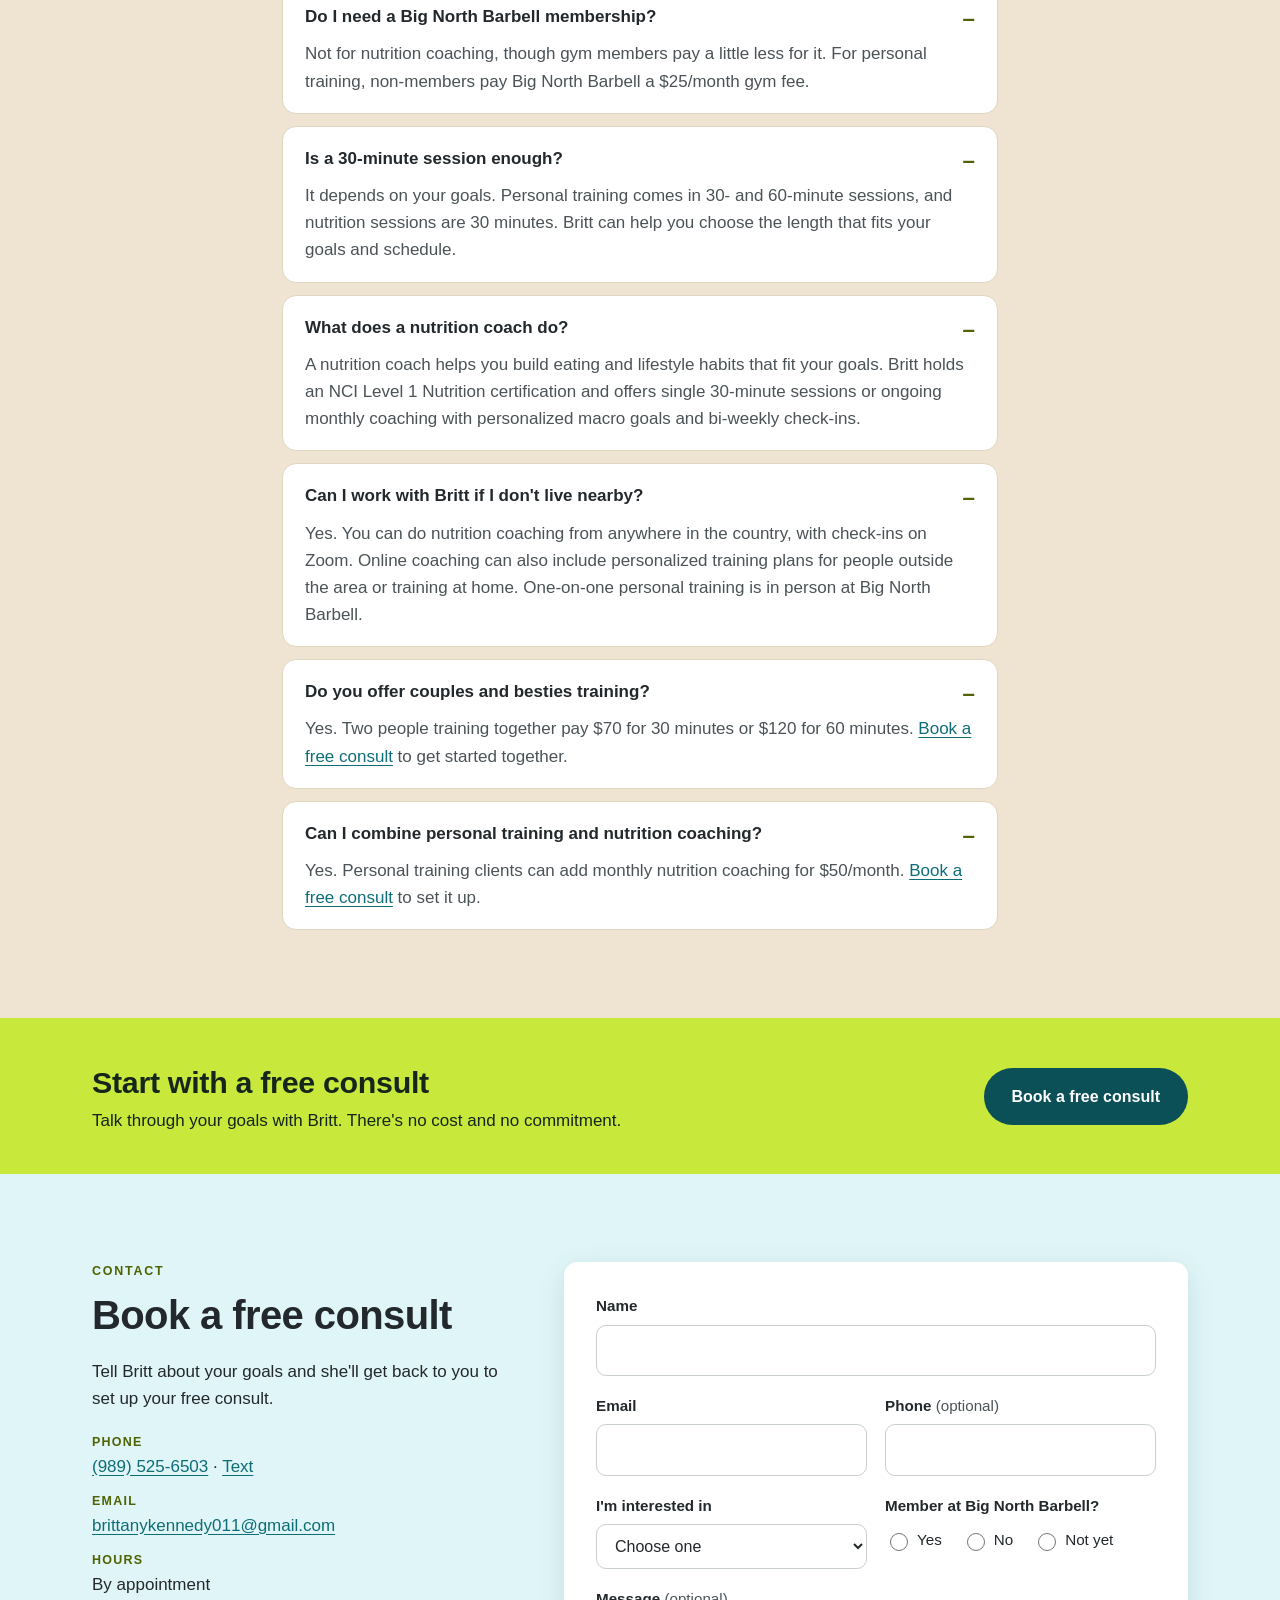
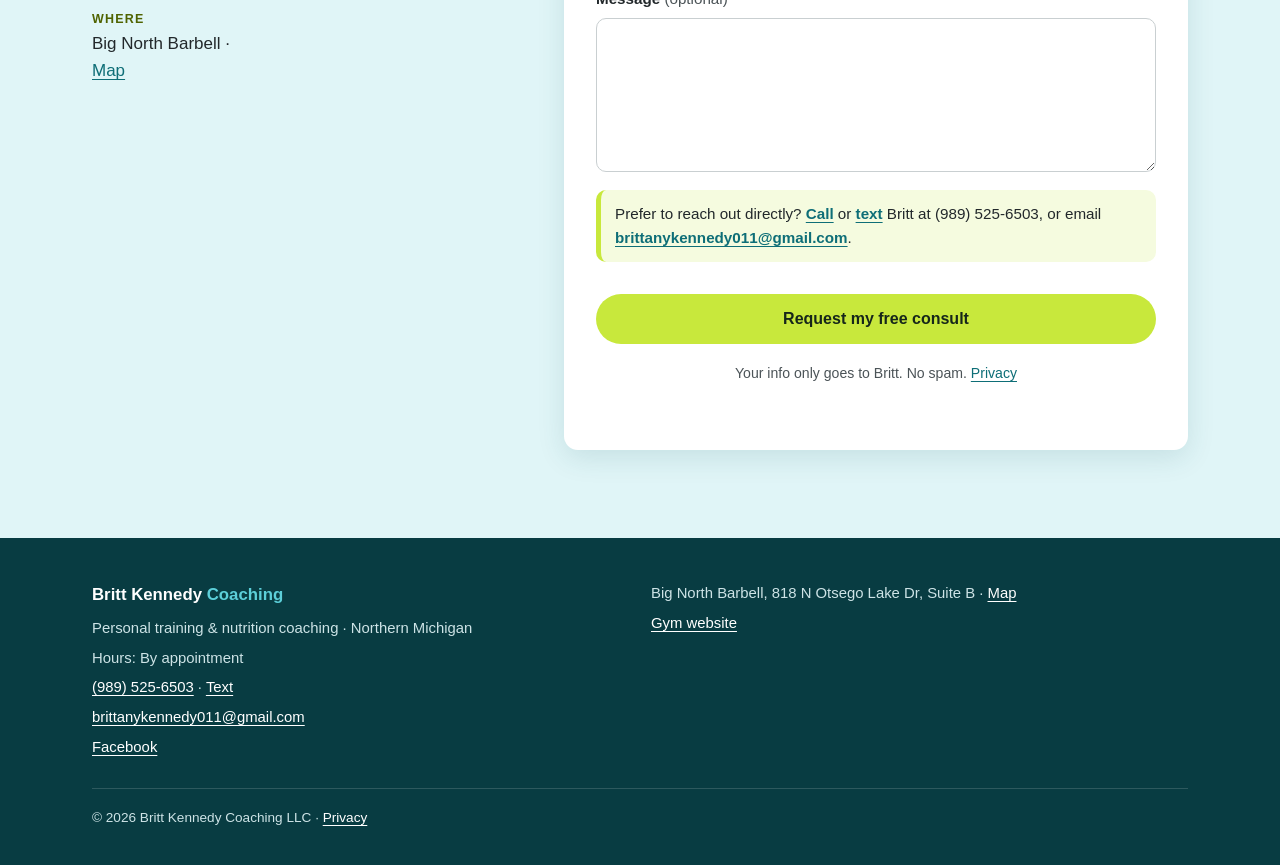
==== commit 81c12717: "Add online personalized training plans" ====
--- a/index.html
+++ b/index.html
@@ -78,7 +78,7 @@
       {"@type": "Offer", "itemOffered": {"@type": "Service", "name": "Couples and besties personal training, 30 minutes (two people)"}, "price": "70", "priceCurrency": "USD"},
       {"@type": "Offer", "itemOffered": {"@type": "Service", "name": "Couples and besties personal training, 60 minutes (two people)"}, "price": "120", "priceCurrency": "USD"},
       {"@type": "Offer", "itemOffered": {"@type": "Service", "name": "Online nutrition coaching (nationwide)"}},
-      {"@type": "Offer", "itemOffered": {"@type": "Service", "name": "Training plans for clients training at home or outside Gaylord"}},
+      {"@type": "Offer", "itemOffered": {"@type": "Service", "name": "Personalized training plans, online (nationwide)"}},
       {"@type": "Offer", "itemOffered": {"@type": "Service", "name": "Nutrition coaching session, 30 minutes (Big North Barbell members)"}, "price": "25", "priceCurrency": "USD"},
       {"@type": "Offer", "itemOffered": {"@type": "Service", "name": "Nutrition coaching session, 30 minutes (non-members)"}, "price": "35", "priceCurrency": "USD"},
       {"@type": "Offer", "itemOffered": {"@type": "Service", "name": "Monthly nutrition coaching (Big North Barbell members)"}, "price": "100", "priceCurrency": "USD"},
@@ -96,7 +96,7 @@
     {"@type": "Question", "name": "Do I need a Big North Barbell membership?", "acceptedAnswer": {"@type": "Answer", "text": "Not for nutrition coaching, though gym members pay a little less for it. For personal training, non-members pay Big North Barbell a $25/month gym fee."}},
     {"@type": "Question", "name": "Is a 30-minute session enough?", "acceptedAnswer": {"@type": "Answer", "text": "It depends on your goals. Personal training comes in 30- and 60-minute sessions, and nutrition sessions are 30 minutes. Britt can help you choose the length that fits your goals and schedule."}},
     {"@type": "Question", "name": "What does a nutrition coach do?", "acceptedAnswer": {"@type": "Answer", "text": "A nutrition coach helps you build eating and lifestyle habits that fit your goals. Britt holds an NCI Level 1 Nutrition certification and offers single 30-minute sessions or ongoing monthly coaching with personalized macro goals and bi-weekly check-ins."}},
-    {"@type": "Question", "name": "Can I work with Britt if I don't live nearby?", "acceptedAnswer": {"@type": "Answer", "text": "Yes. You can do nutrition coaching from anywhere in the country, with check-ins on Zoom. Personal training is in person at Big North Barbell, and Britt also writes training plans for people outside the area or training at home."}},
+    {"@type": "Question", "name": "Can I work with Britt if I don't live nearby?", "acceptedAnswer": {"@type": "Answer", "text": "Yes. You can do nutrition coaching from anywhere in the country, with check-ins on Zoom. Online coaching can also include personalized training plans for people outside the area or training at home. One-on-one personal training is in person at Big North Barbell."}},
     {"@type": "Question", "name": "Do you offer couples and besties training?", "acceptedAnswer": {"@type": "Answer", "text": "Yes. Two people training together pay $70 for 30 minutes or $120 for 60 minutes."}},
     {"@type": "Question", "name": "Can I combine personal training and nutrition coaching?", "acceptedAnswer": {"@type": "Answer", "text": "Yes. Personal training clients can add monthly nutrition coaching for $50/month."}}
   ]
@@ -158,7 +158,7 @@
       <div class="hero-copy">
         <p class="benefit">Get stronger and eat with a plan, with a coach in your corner.</p>
         <h1>Personal Training and Nutrition Coaching in Northern Michigan</h1>
-        <p class="lede">One-on-one training at Big North Barbell, plus nutrition coaching in person or online nationwide. Gym members and non-members are welcome.</p>
+        <p class="lede">One-on-one training at Big North Barbell, plus nutrition coaching in person or online nationwide. Online clients can also get personalized training plans. Gym members and non-members are welcome.</p>
         <div class="hero-ctas">
           <a class="btn btn-accent" href="?interest=free-consult#contact" data-interest="free-consult">Book a free consult</a>
           <a class="btn btn-ghost" href="#pricing">See pricing</a>
@@ -185,7 +185,7 @@
         <li><span class="tick"><svg viewBox="0 0 24 24" aria-hidden="true"><path d="M5 12.5l4.5 4.5L19 7.5"/></svg></span><div><h3>Adults and teens</h3><p>You want to get stronger and feel more confident in the gym.</p></div></li>
         <li><span class="tick"><svg viewBox="0 0 24 24" aria-hidden="true"><path d="M5 12.5l4.5 4.5L19 7.5"/></svg></span><div><h3>Couples and besties</h3><p>You'd rather train together and keep each other on track.</p></div></li>
         <li><span class="tick"><svg viewBox="0 0 24 24" aria-hidden="true"><path d="M5 12.5l4.5 4.5L19 7.5"/></svg></span><div><h3>Members and non-members</h3><p>Nutrition coaching is open to everyone, and non-members can train with Britt for a $25/month gym fee.</p></div></li>
-        <li><span class="tick"><svg viewBox="0 0 24 24" aria-hidden="true"><path d="M5 12.5l4.5 4.5L19 7.5"/></svg></span><div><h3>Anywhere, online</h3><p>You want nutrition coaching from wherever you live in the US.</p></div></li>
+        <li><span class="tick"><svg viewBox="0 0 24 24" aria-hidden="true"><path d="M5 12.5l4.5 4.5L19 7.5"/></svg></span><div><h3>Anywhere, online</h3><p>You want nutrition coaching, personalized training plans or both, from wherever you live in the US.</p></div></li>
       </ul>
     </div>
   </section>
@@ -212,8 +212,8 @@
         </article>
         <article id="online" class="svc">
           <span class="icon"><svg viewBox="0 0 24 24" aria-hidden="true"><rect x="3" y="4" width="18" height="12" rx="2"/><path d="M8 20h8M12 16v4"/></svg></span>
-          <h3>Online Nutrition Coaching</h3>
-          <p>Work with Britt from anywhere in the country, with check-ins on Zoom. Local clients can meet in person, online or both.</p>
+          <h3>Online Coaching</h3>
+          <p>Work with Britt from anywhere in the country, with check-ins on Zoom. Coaching can also include personalized training plans. Local clients can meet in person, online or both.</p>
         </article>
       </div>
     </div>
@@ -302,7 +302,7 @@
       </article>
       <ul class="notes">
         <li>Non-members who train with Britt pay Big North Barbell a $25/month gym fee. Nutrition coaching doesn't require a membership.</li>
-        <li>Nutrition coaching is available in person or online nationwide.</li>
+        <li>Nutrition coaching is available in person or online nationwide. Personalized training plans are available online too.</li>
       </ul>
     </div>
   </section>
@@ -313,7 +313,7 @@
       <div>
         <p class="kicker">About Britt</p>
         <h2>Coaching built around you</h2>
-        <p>I'm Britt Kennedy, a personal trainer and nutrition coach. I offer one-on-one training at Big North Barbell for clients across Northern Michigan, and nutrition coaching in person or online, so you can work with me from anywhere in the country.</p>
+        <p>I'm Britt Kennedy, a personal trainer and nutrition coach. I offer one-on-one training at Big North Barbell for clients across Northern Michigan, and nutrition coaching in person or online. I also write personalized training plans, so you can work with me from anywhere in the country.</p>
         <p>I'm also a culinary school graduate (Traverse City, MI). You'll find two of my recipes below.</p>
         <h3>Credentials</h3>
         <ul class="creds">
@@ -429,7 +429,7 @@
         <details open><summary>Do I need a Big North Barbell membership?</summary><p>Not for nutrition coaching, though gym members pay a little less for it. For personal training, non-members pay Big North Barbell a $25/month gym fee.</p></details>
         <details open><summary>Is a 30-minute session enough?</summary><p>It depends on your goals. Personal training comes in 30- and 60-minute sessions, and nutrition sessions are 30 minutes. Britt can help you choose the length that fits your goals and schedule.</p></details>
         <details open><summary>What does a nutrition coach do?</summary><p>A nutrition coach helps you build eating and lifestyle habits that fit your goals. Britt holds an NCI Level 1 Nutrition certification and offers single 30-minute sessions or ongoing monthly coaching with personalized macro goals and bi-weekly check-ins.</p></details>
-        <details open><summary>Can I work with Britt if I don't live nearby?</summary><p>Yes. You can do nutrition coaching from anywhere in the country, with check-ins on Zoom. Personal training is in person at Big North Barbell, and Britt also writes training plans for people outside the area or training at home.</p></details>
+        <details open><summary>Can I work with Britt if I don't live nearby?</summary><p>Yes. You can do nutrition coaching from anywhere in the country, with check-ins on Zoom. Online coaching can also include personalized training plans for people outside the area or training at home. One-on-one personal training is in person at Big North Barbell.</p></details>
         <details open><summary>Do you offer couples and besties training?</summary><p>Yes. Two people training together pay $70 for 30 minutes or $120 for 60 minutes. <a href="?interest=couples-besties-training#contact" data-interest="couples-besties-training">Book a free consult</a> to get started together.</p></details>
         <details open><summary>Can I combine personal training and nutrition coaching?</summary><p>Yes. Personal training clients can add monthly nutrition coaching for $50/month. <a href="?interest=training-nutrition-bundle#contact" data-interest="training-nutrition-bundle">Book a free consult</a> to set it up.</p></details>
       </div>
@@ -495,7 +495,7 @@
               <option value="personal-training">Personal training</option>
               <option value="couples-besties-training">Couples and besties training</option>
               <option value="training-nutrition-bundle">Training + nutrition bundle</option>
-              <option value="online-nutrition">Online nutrition coaching</option>
+              <option value="online-nutrition">Online coaching</option>
               <option value="not-sure">Not sure yet</option>
             </select>
           </div>
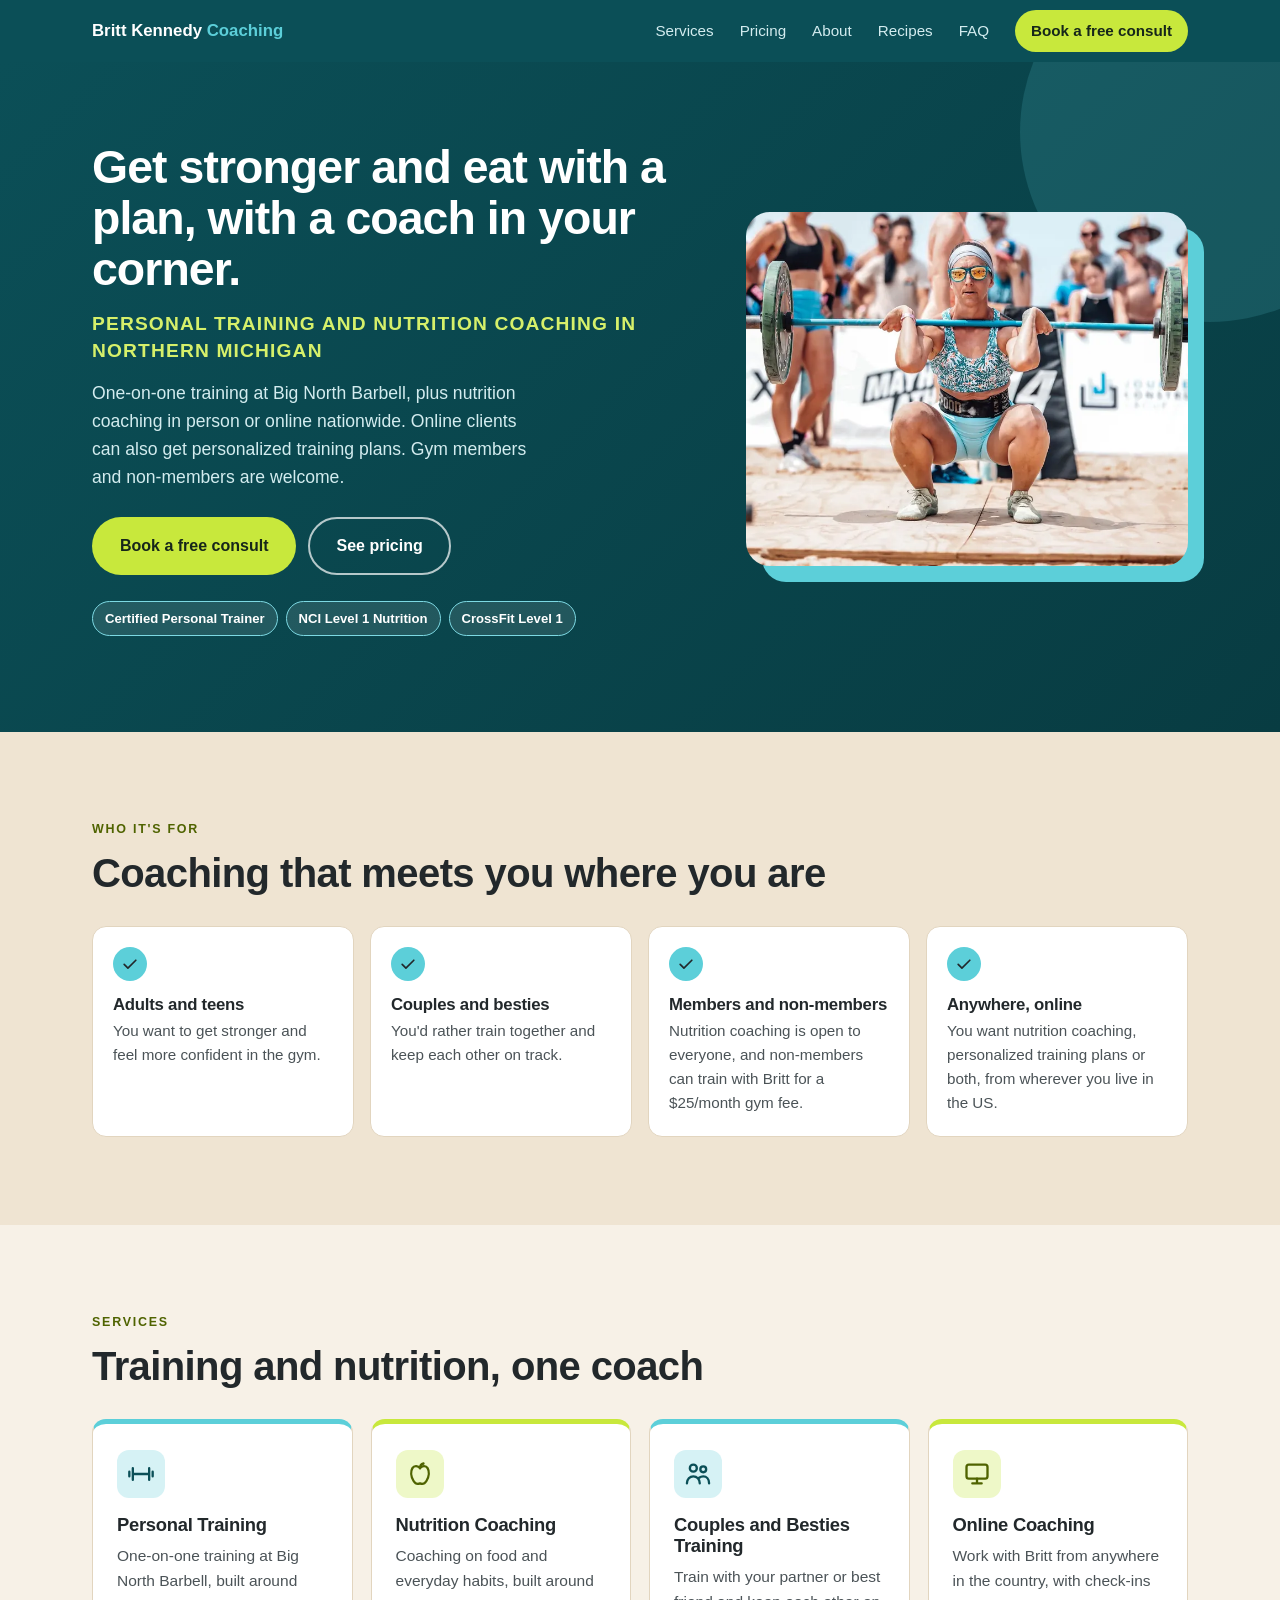
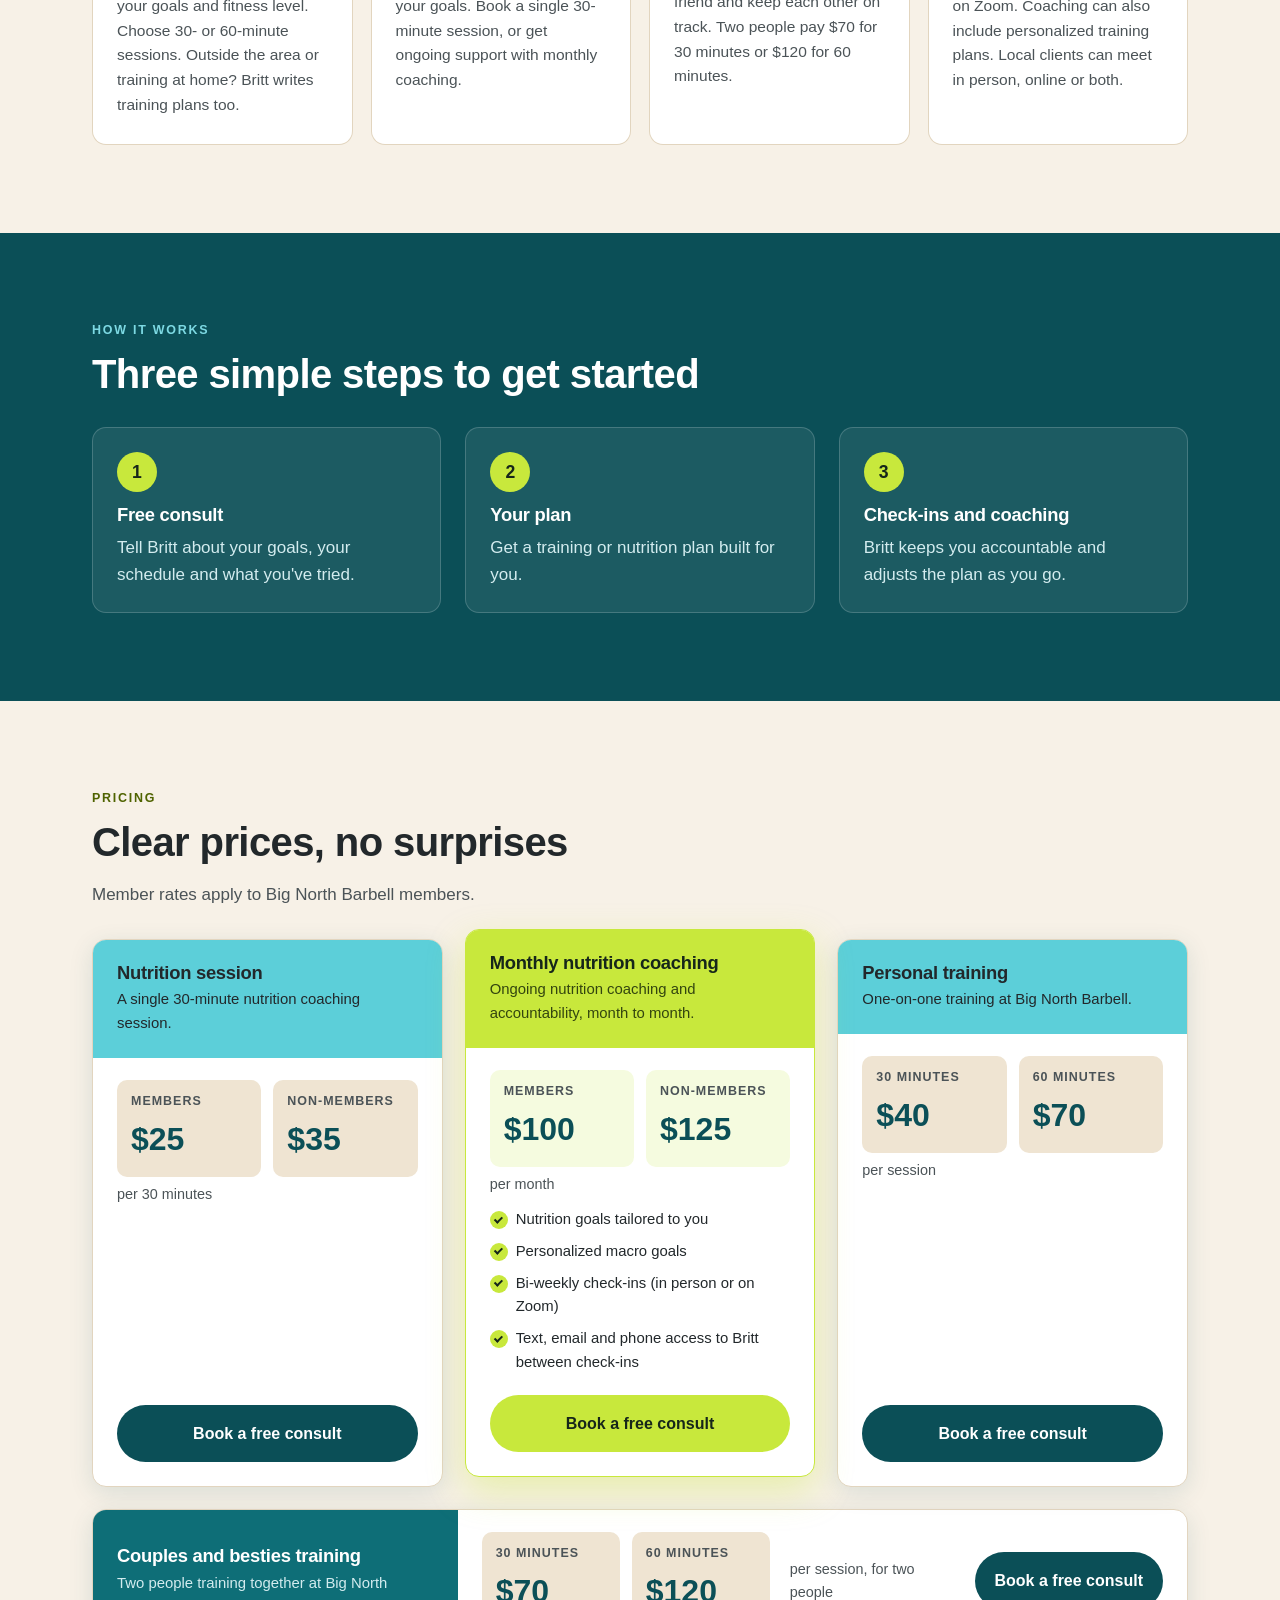
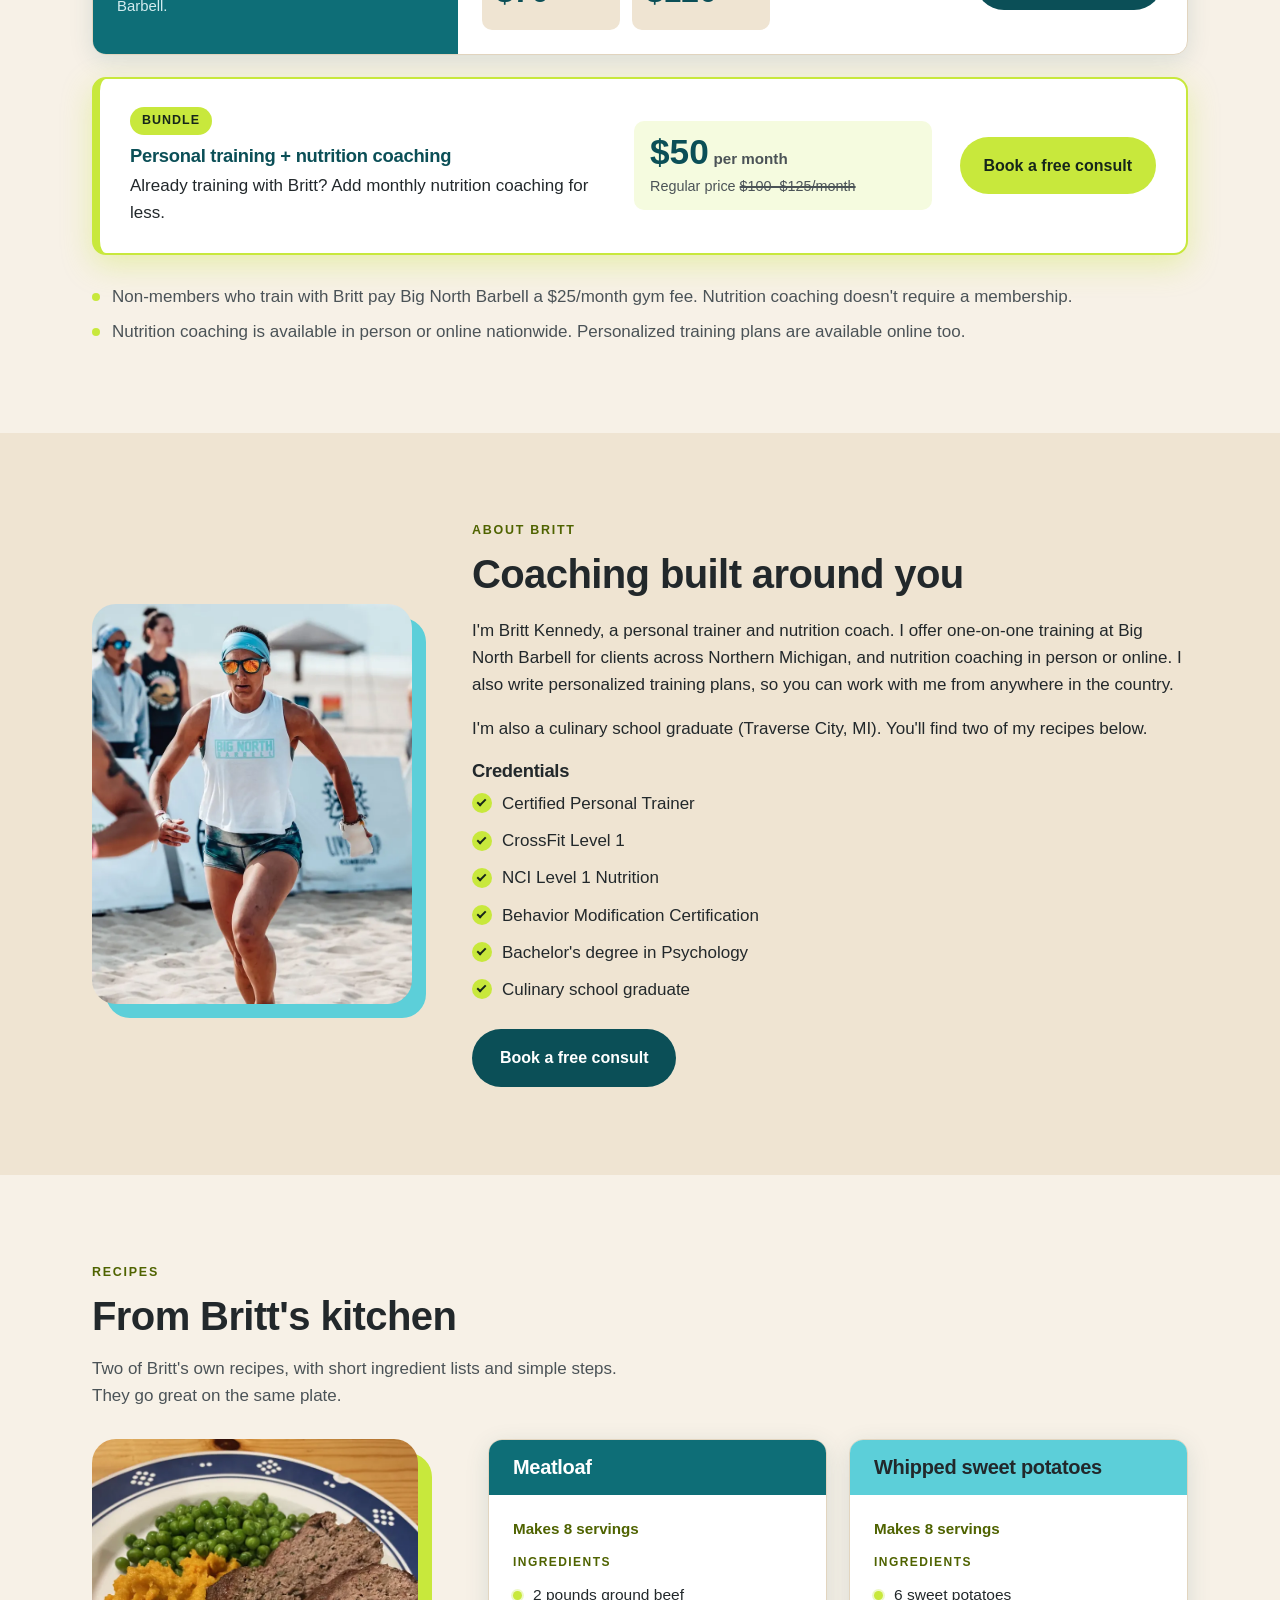
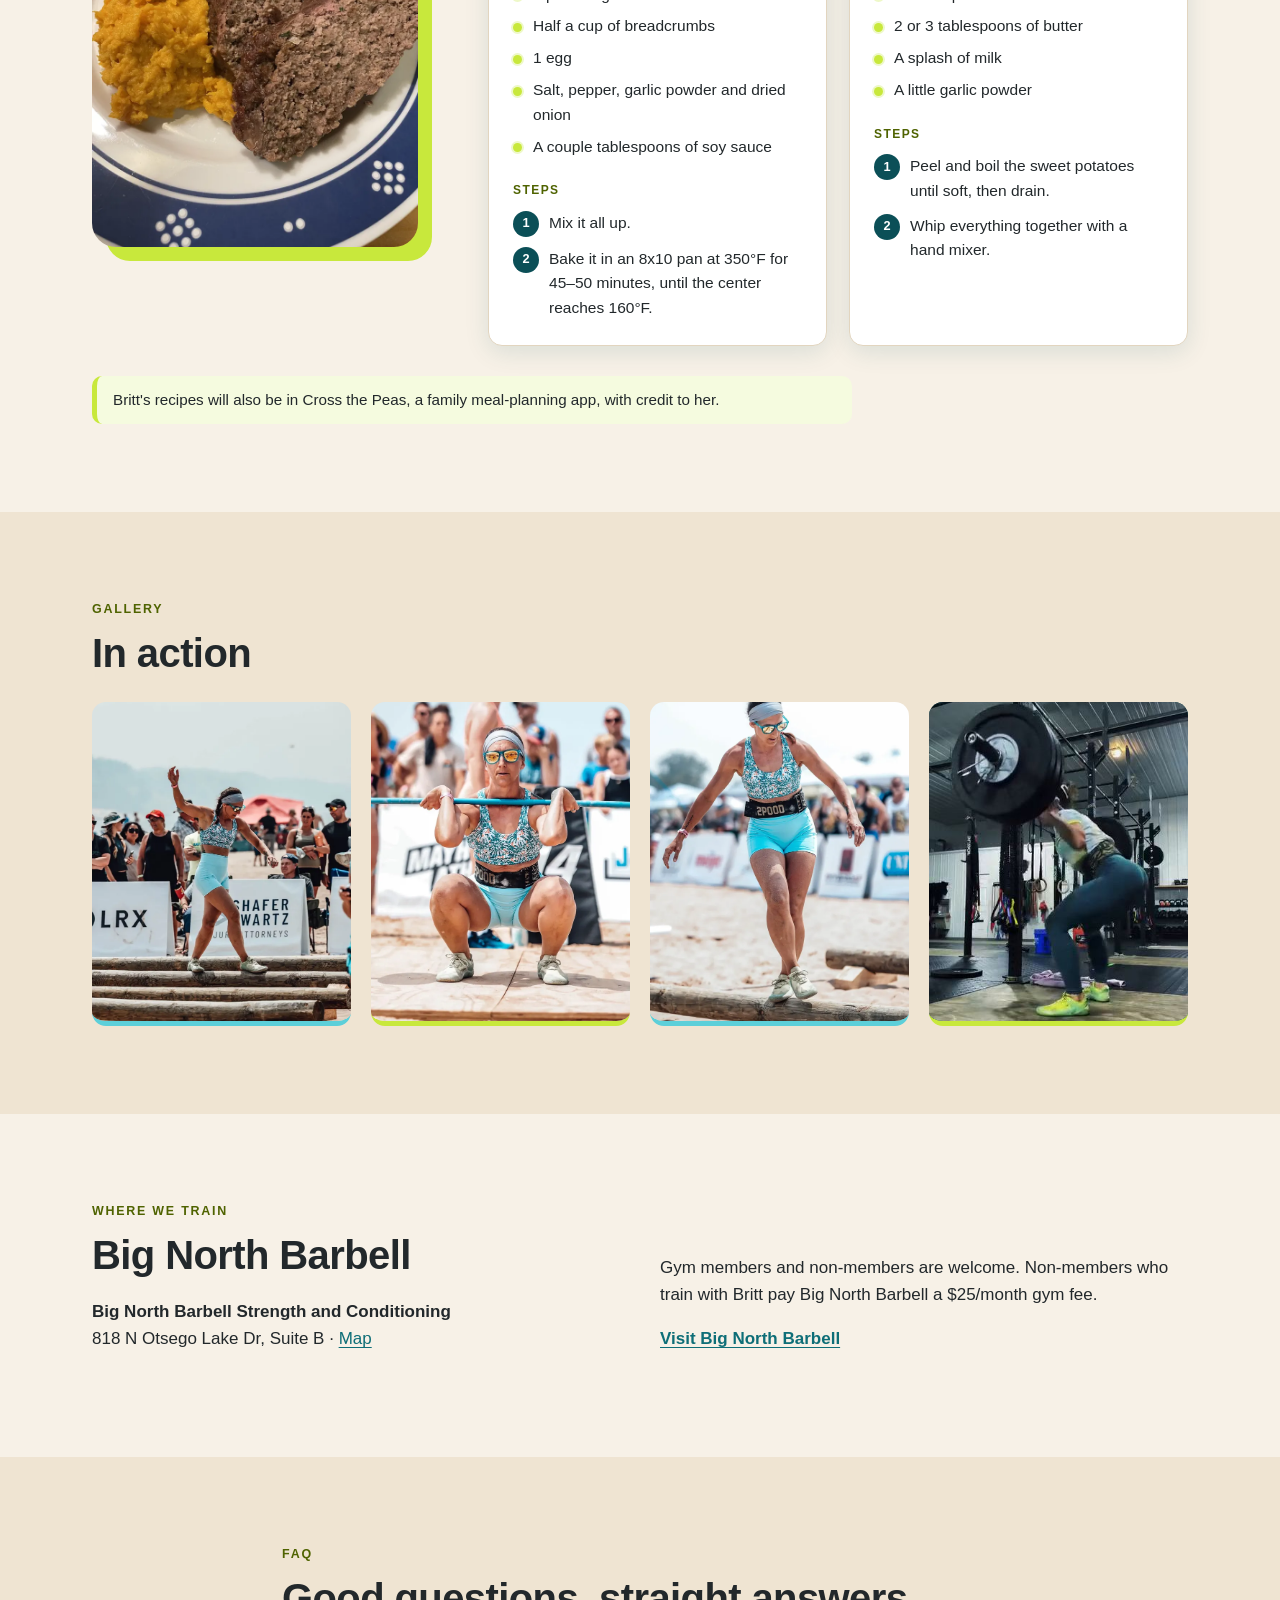
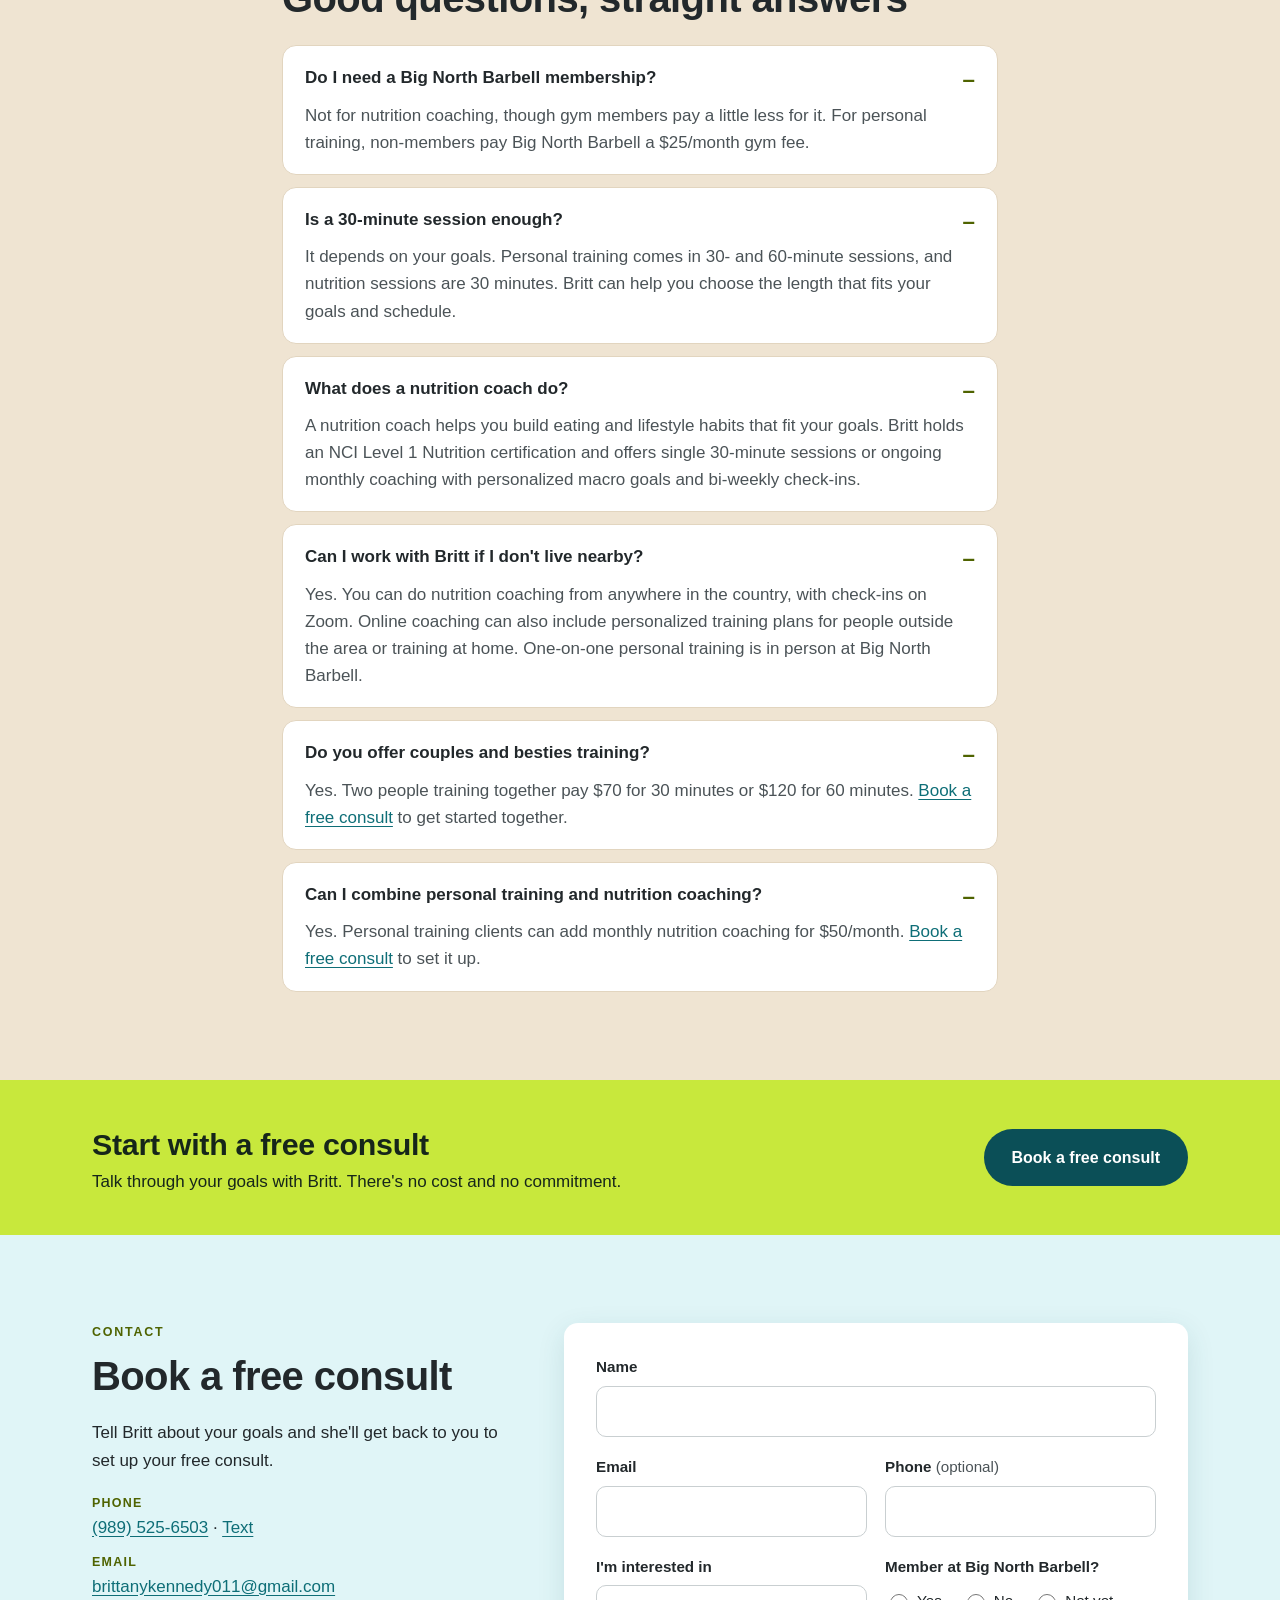
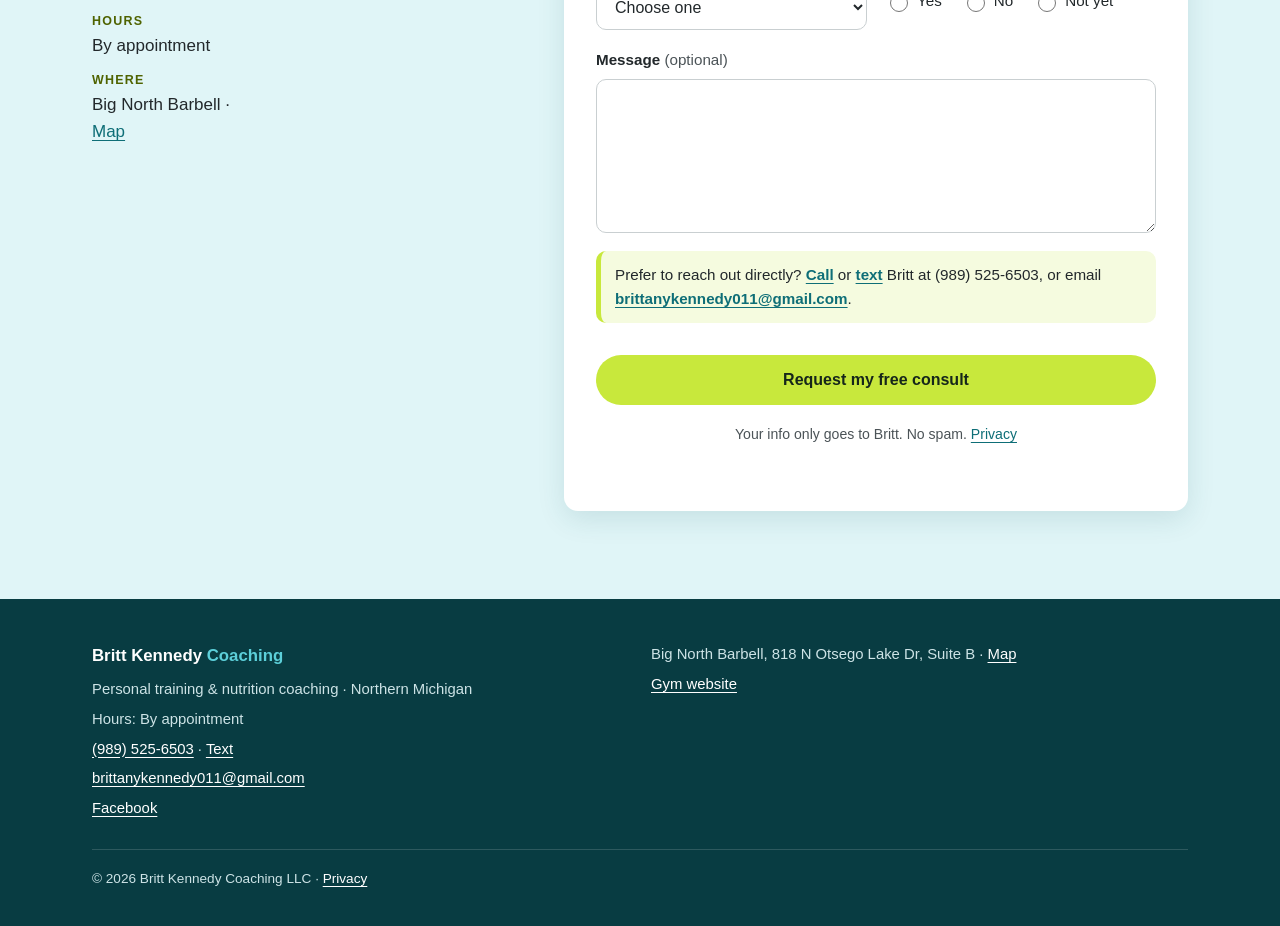
==== commit ae1edd30: "Recipe details: garlic powder, peel step, 8x10 pan, 8 servings" ====
--- a/index.html
+++ b/index.html
@@ -109,12 +109,13 @@
     "@type": "Recipe",
     "@id": "https://brittkennedycoaching.com/#recipe-meatloaf",
     "name": "Meatloaf",
+    "recipeYield": "8 servings",
     "author": {"@type": "Person", "name": "Brittany Kennedy"},
     "image": "https://brittkennedycoaching.com/images/recipes/meatloaf-sweet-potatoes.jpg",
-    "recipeIngredient": ["2 pounds ground beef", "Half a cup of breadcrumbs", "1 egg", "Salt, pepper, garlic and dried onion", "A couple tablespoons of soy sauce"],
+    "recipeIngredient": ["2 pounds ground beef", "Half a cup of breadcrumbs", "1 egg", "Salt, pepper, garlic powder and dried onion", "A couple tablespoons of soy sauce"],
     "recipeInstructions": [
       {"@type": "HowToStep", "text": "Mix it all up."},
-      {"@type": "HowToStep", "text": "Bake it in a pan at 350°F for 45–50 minutes, until the center reaches 160°F."}
+      {"@type": "HowToStep", "text": "Bake it in an 8x10 pan at 350°F for 45–50 minutes, until the center reaches 160°F."}
     ]
   },
   {
@@ -122,11 +123,12 @@
     "@type": "Recipe",
     "@id": "https://brittkennedycoaching.com/#recipe-sweet-potatoes",
     "name": "Whipped sweet potatoes",
+    "recipeYield": "8 servings",
     "author": {"@type": "Person", "name": "Brittany Kennedy"},
     "image": "https://brittkennedycoaching.com/images/recipes/meatloaf-sweet-potatoes.jpg",
     "recipeIngredient": ["6 sweet potatoes", "2 or 3 tablespoons of butter", "A splash of milk", "A little garlic powder"],
     "recipeInstructions": [
-      {"@type": "HowToStep", "text": "Boil the sweet potatoes until soft, then drain."},
+      {"@type": "HowToStep", "text": "Peel and boil the sweet potatoes until soft, then drain."},
       {"@type": "HowToStep", "text": "Whip everything together with a hand mixer."}
     ]
   }
@@ -341,24 +343,26 @@
           <article class="card recipe-card recipe-meatloaf" aria-labelledby="recipe-meatloaf">
             <header class="card-head"><h3 id="recipe-meatloaf">Meatloaf</h3></header>
             <div class="card-body">
+              <p class="recipe-yield">Makes 8 servings</p>
               <h4>Ingredients</h4>
               <ul class="recipe-ingredients">
                 <li>2 pounds ground beef</li>
                 <li>Half a cup of breadcrumbs</li>
                 <li>1 egg</li>
-                <li>Salt, pepper, garlic and dried onion</li>
+                <li>Salt, pepper, garlic powder and dried onion</li>
                 <li>A couple tablespoons of soy sauce</li>
               </ul>
               <h4>Steps</h4>
               <ol class="recipe-steps">
                 <li>Mix it all up.</li>
-                <li>Bake it in a pan at 350°F for 45–50 minutes, until the center reaches 160°F.</li>
+                <li>Bake it in an 8x10 pan at 350°F for 45–50 minutes, until the center reaches 160°F.</li>
               </ol>
             </div>
           </article>
           <article class="card recipe-card recipe-sweet-potatoes" aria-labelledby="recipe-sweet-potatoes">
             <header class="card-head"><h3 id="recipe-sweet-potatoes">Whipped sweet potatoes</h3></header>
             <div class="card-body">
+              <p class="recipe-yield">Makes 8 servings</p>
               <h4>Ingredients</h4>
               <ul class="recipe-ingredients">
                 <li>6 sweet potatoes</li>
@@ -368,7 +372,7 @@
               </ul>
               <h4>Steps</h4>
               <ol class="recipe-steps">
-                <li>Boil the sweet potatoes until soft, then drain.</li>
+                <li>Peel and boil the sweet potatoes until soft, then drain.</li>
                 <li>Whip everything together with a hand mixer.</li>
               </ol>
             </div>
--- a/styles.css
+++ b/styles.css
@@ -359,3 +359,5 @@
   .recipe-cards{grid-template-columns:1fr 1fr;gap:22px}
 }
 @media (min-width:720px) and (max-width:899px){nav{gap:16px}nav a{font-size:.9rem}.nav-cta{white-space:nowrap}}
+
+.recipe-yield{margin:0 0 .75rem;font-weight:600;color:var(--accent-text);font-size:.95rem}
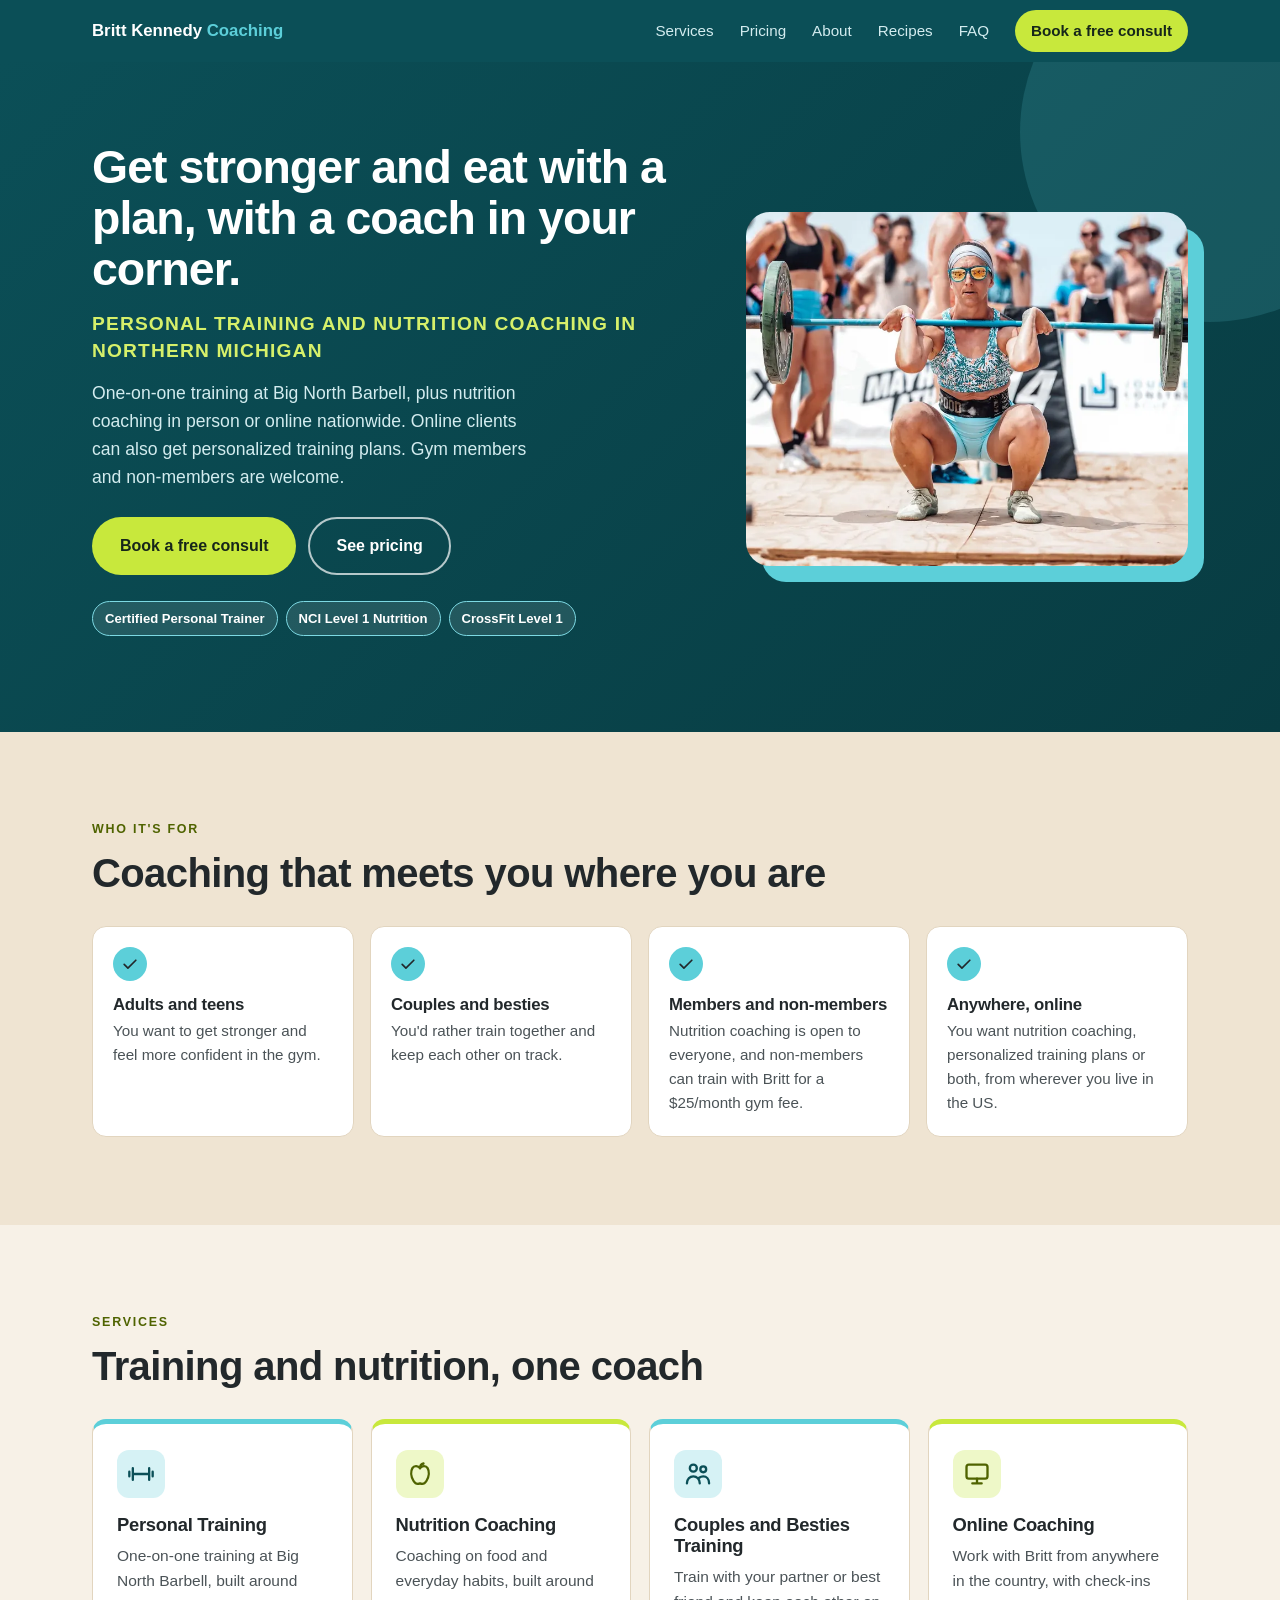
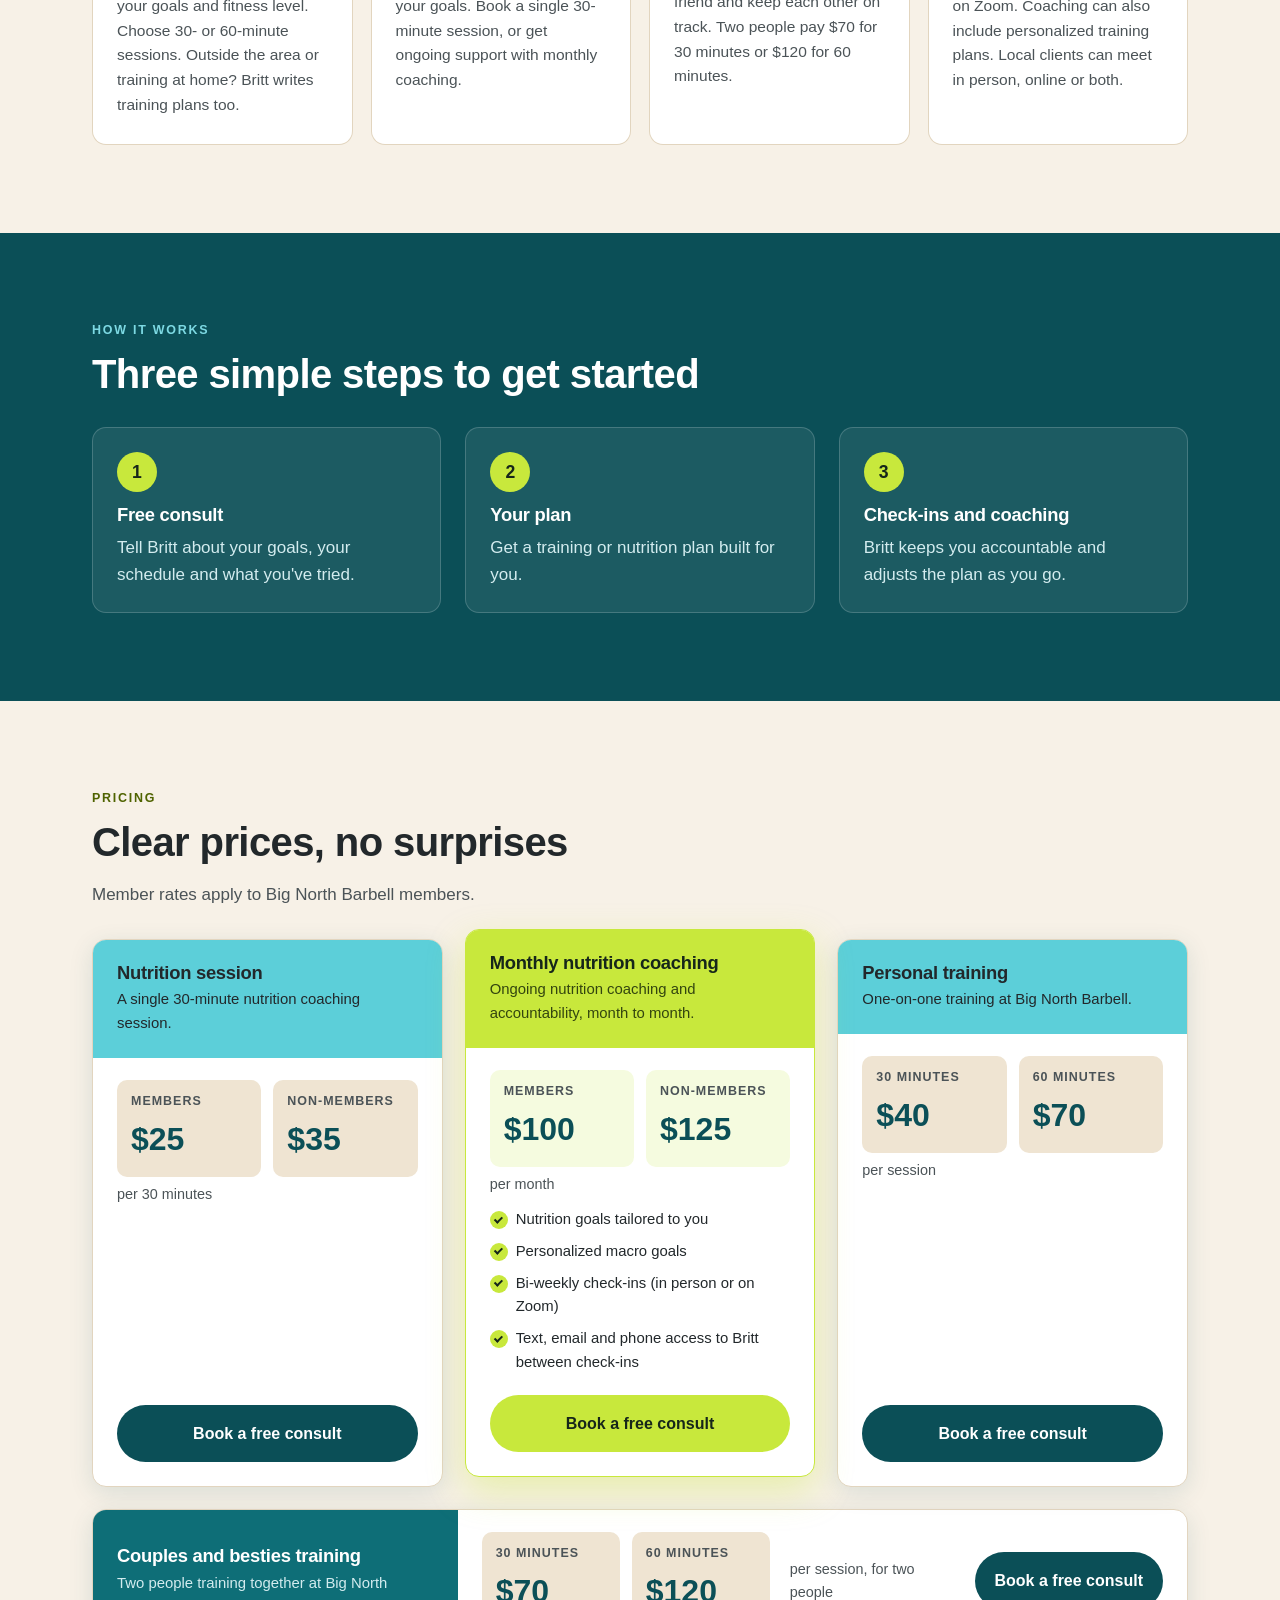
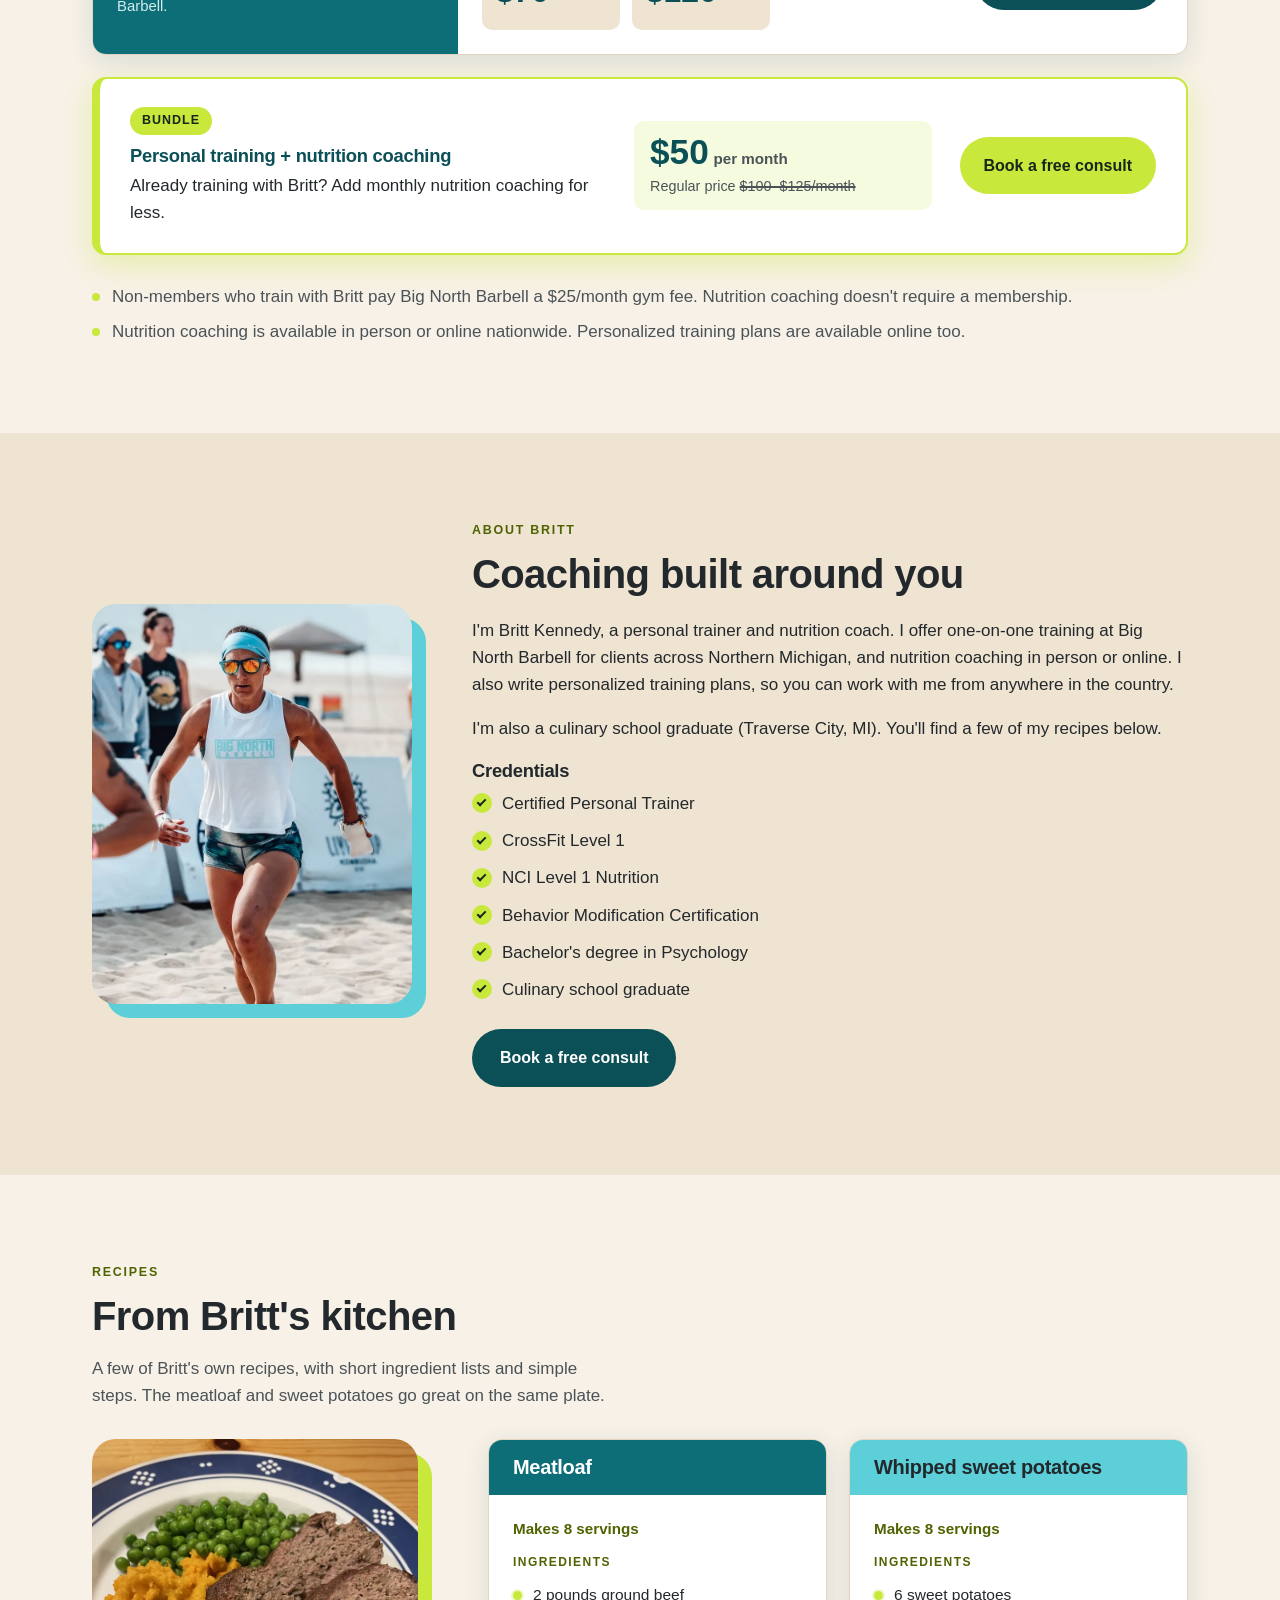
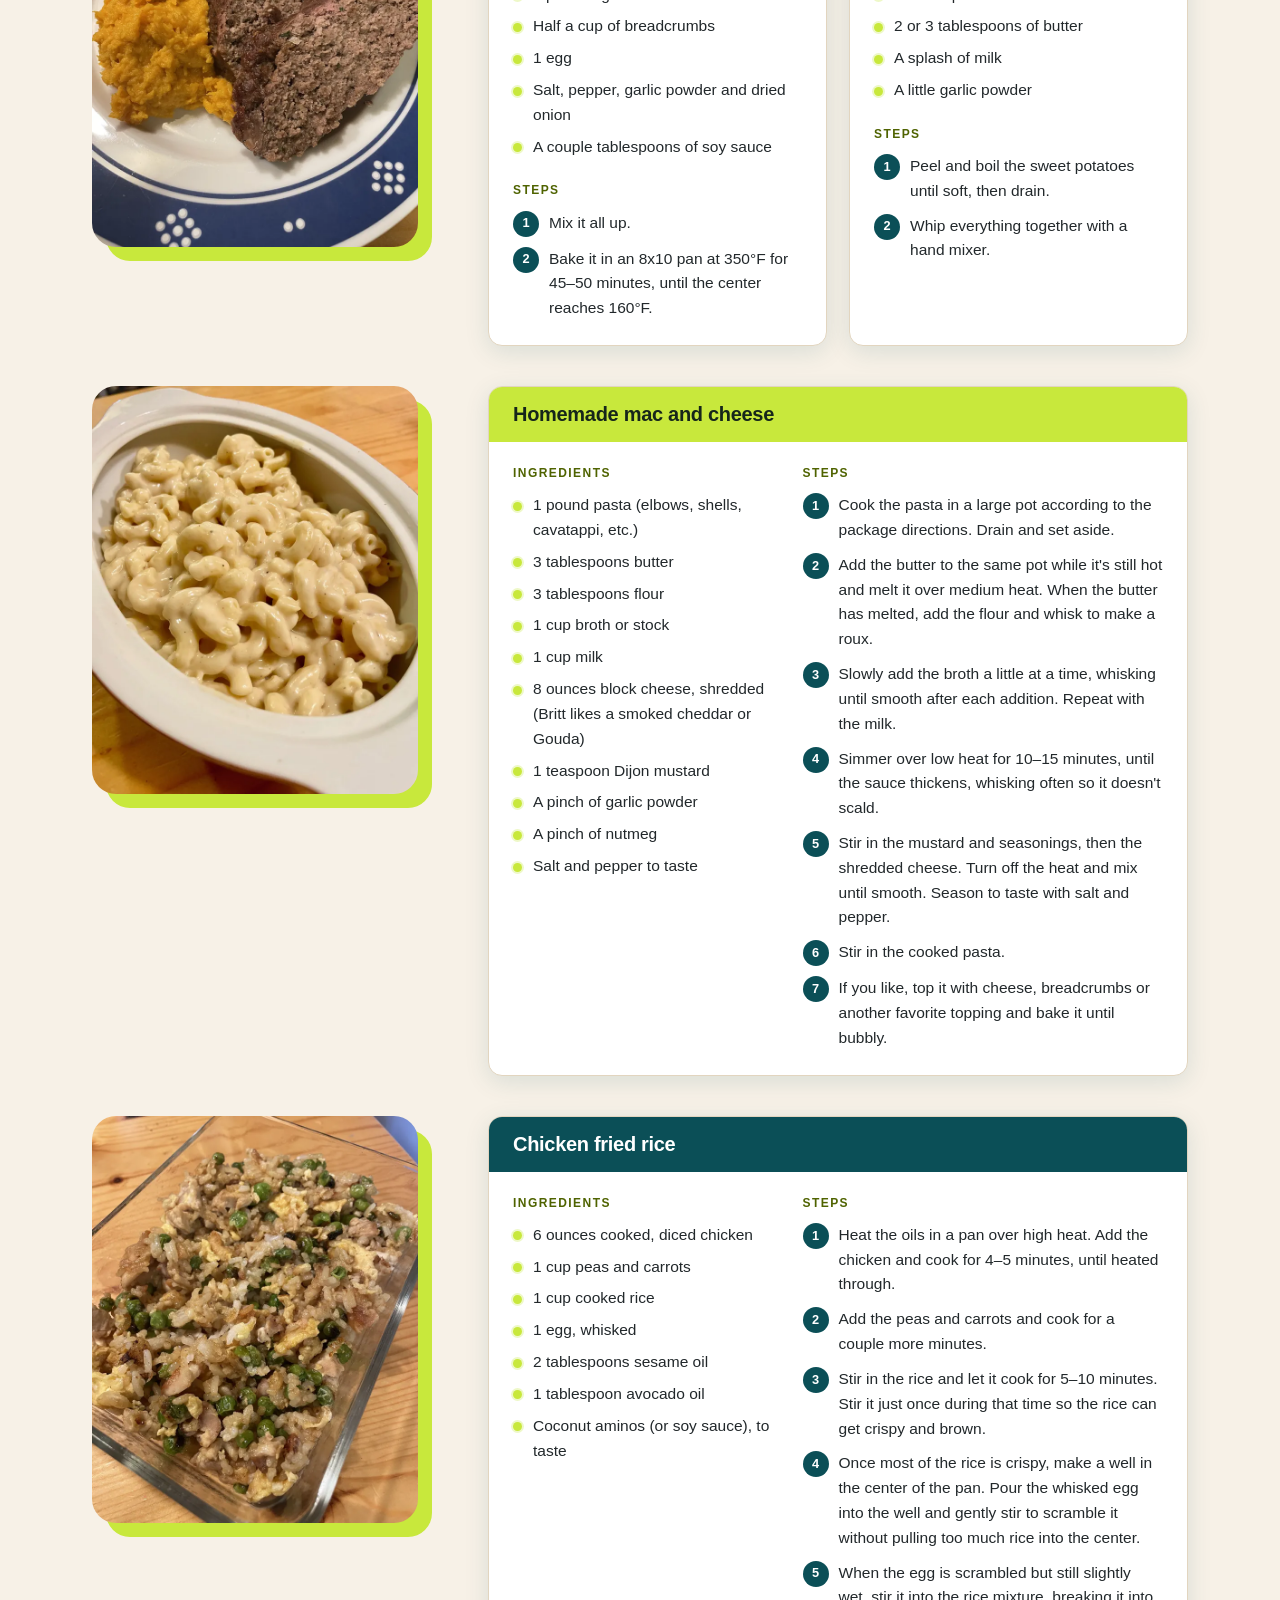
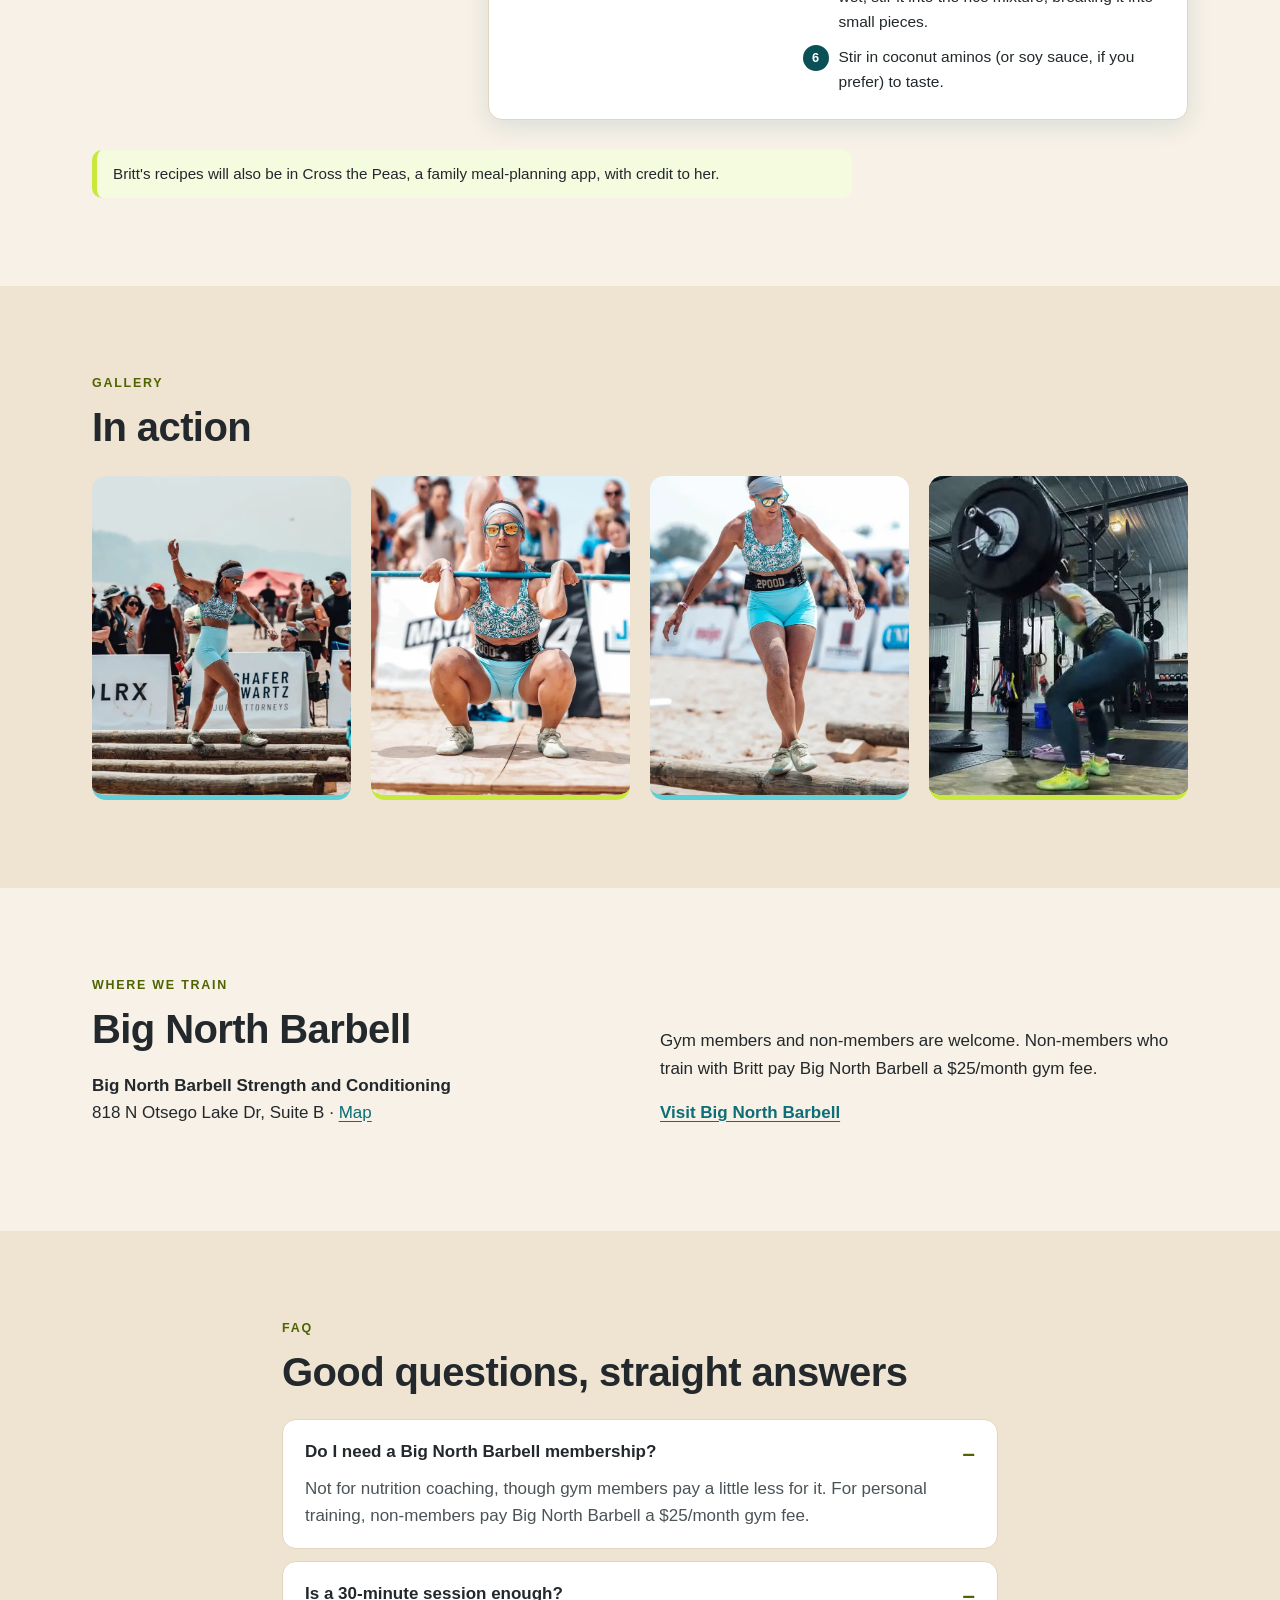
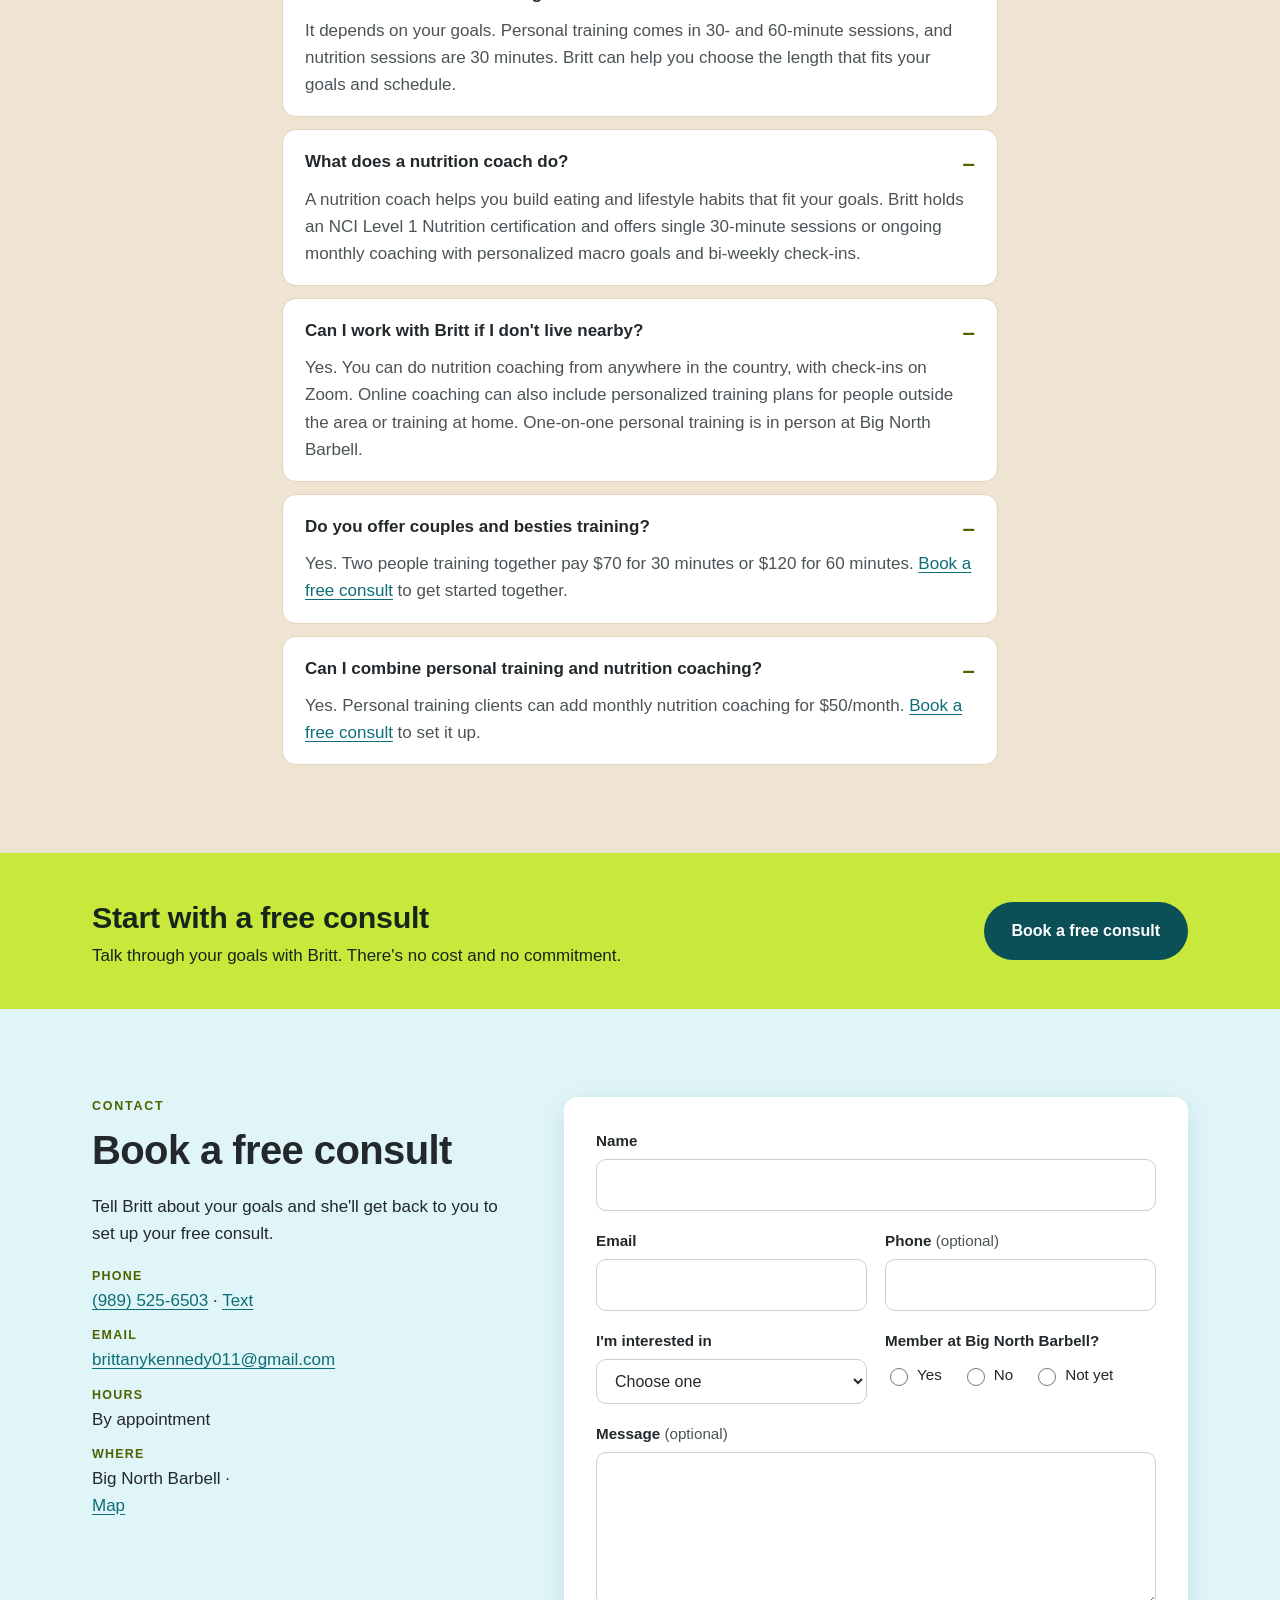
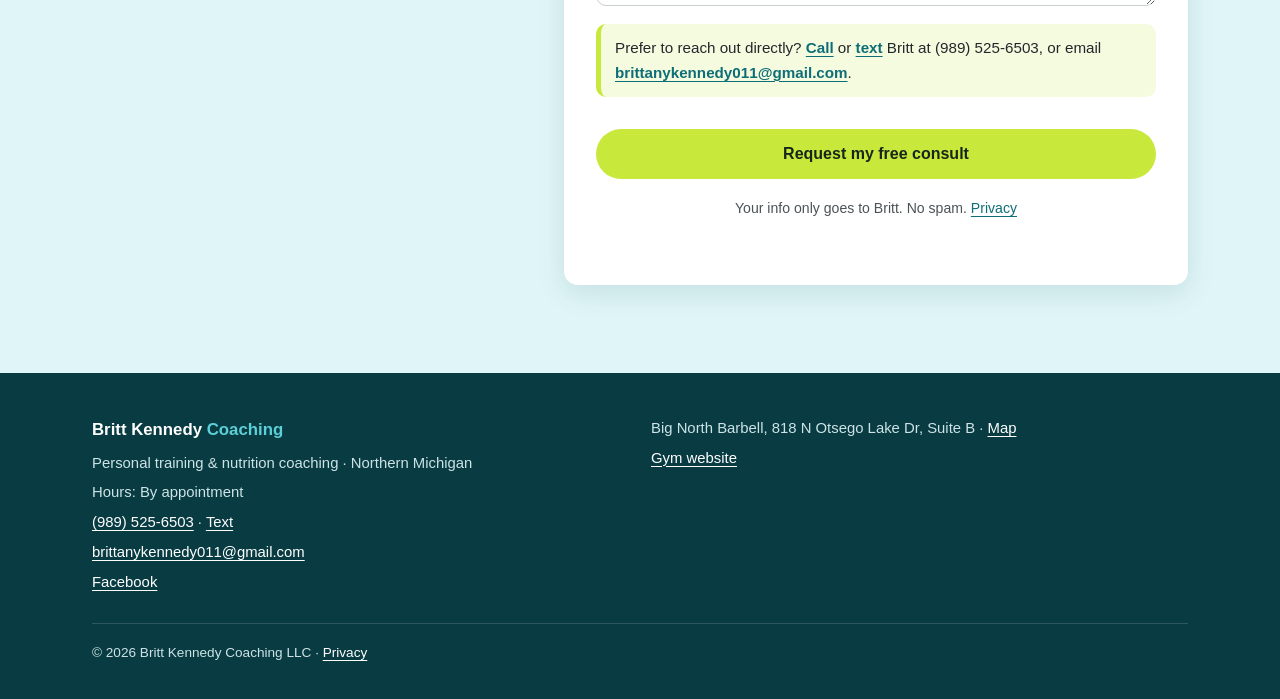
==== commit 37316253: "Add mac and cheese and chicken fried rice recipes" ====
--- a/index.html
+++ b/index.html
@@ -131,6 +131,41 @@
       {"@type": "HowToStep", "text": "Peel and boil the sweet potatoes until soft, then drain."},
       {"@type": "HowToStep", "text": "Whip everything together with a hand mixer."}
     ]
+  },
+  {
+    "@context": "https://schema.org",
+    "@type": "Recipe",
+    "@id": "https://brittkennedycoaching.com/#recipe-mac-cheese",
+    "name": "Homemade mac and cheese",
+    "author": {"@type": "Person", "name": "Brittany Kennedy"},
+    "image": "https://brittkennedycoaching.com/images/recipes/mac-and-cheese.jpg",
+    "recipeIngredient": ["1 pound pasta (elbows, shells, cavatappi, etc.)", "3 tablespoons butter", "3 tablespoons flour", "1 cup broth or stock", "1 cup milk", "8 ounces block cheese, shredded (Britt likes a smoked cheddar or Gouda)", "1 teaspoon Dijon mustard", "A pinch of garlic powder", "A pinch of nutmeg", "Salt and pepper to taste"],
+    "recipeInstructions": [
+      {"@type": "HowToStep", "text": "Cook the pasta in a large pot according to the package directions. Drain and set aside."},
+      {"@type": "HowToStep", "text": "Add the butter to the same pot while it's still hot and melt it over medium heat. When the butter has melted, add the flour and whisk to make a roux."},
+      {"@type": "HowToStep", "text": "Slowly add the broth a little at a time, whisking until smooth after each addition. Repeat with the milk."},
+      {"@type": "HowToStep", "text": "Simmer over low heat for 10–15 minutes, until the sauce thickens, whisking often so it doesn't scald."},
+      {"@type": "HowToStep", "text": "Stir in the mustard and seasonings, then the shredded cheese. Turn off the heat and mix until smooth. Season to taste with salt and pepper."},
+      {"@type": "HowToStep", "text": "Stir in the cooked pasta."},
+      {"@type": "HowToStep", "text": "If you like, top it with cheese, breadcrumbs or another favorite topping and bake it until bubbly."}
+    ]
+  },
+  {
+    "@context": "https://schema.org",
+    "@type": "Recipe",
+    "@id": "https://brittkennedycoaching.com/#recipe-fried-rice",
+    "name": "Chicken fried rice",
+    "author": {"@type": "Person", "name": "Brittany Kennedy"},
+    "image": "https://brittkennedycoaching.com/images/recipes/chicken-fried-rice.jpg",
+    "recipeIngredient": ["6 ounces cooked, diced chicken", "1 cup peas and carrots", "1 cup cooked rice", "1 egg, whisked", "2 tablespoons sesame oil", "1 tablespoon avocado oil", "Coconut aminos (or soy sauce), to taste"],
+    "recipeInstructions": [
+      {"@type": "HowToStep", "text": "Heat the oils in a pan over high heat. Add the chicken and cook for 4–5 minutes, until heated through."},
+      {"@type": "HowToStep", "text": "Add the peas and carrots and cook for a couple more minutes."},
+      {"@type": "HowToStep", "text": "Stir in the rice and let it cook for 5–10 minutes. Stir it just once during that time so the rice can get crispy and brown."},
+      {"@type": "HowToStep", "text": "Once most of the rice is crispy, make a well in the center of the pan. Pour the whisked egg into the well and gently stir to scramble it without pulling too much rice into the center."},
+      {"@type": "HowToStep", "text": "When the egg is scrambled but still slightly wet, stir it into the rice mixture, breaking it into small pieces."},
+      {"@type": "HowToStep", "text": "Stir in coconut aminos (or soy sauce, if you prefer) to taste."}
+    ]
   }
 ]
 </script>
@@ -316,7 +351,7 @@
         <p class="kicker">About Britt</p>
         <h2>Coaching built around you</h2>
         <p>I'm Britt Kennedy, a personal trainer and nutrition coach. I offer one-on-one training at Big North Barbell for clients across Northern Michigan, and nutrition coaching in person or online. I also write personalized training plans, so you can work with me from anywhere in the country.</p>
-        <p>I'm also a culinary school graduate (Traverse City, MI). You'll find two of my recipes below.</p>
+        <p>I'm also a culinary school graduate (Traverse City, MI). You'll find a few of my recipes below.</p>
         <h3>Credentials</h3>
         <ul class="creds">
           <li>Certified Personal Trainer</li>
@@ -336,7 +371,7 @@
     <div class="wrap">
       <p class="kicker">Recipes</p>
       <h2 id="recipes-title">From Britt's kitchen</h2>
-      <p class="section-sub">Two of Britt's own recipes, with short ingredient lists and simple steps. They go great on the same plate.</p>
+      <p class="section-sub">A few of Britt's own recipes, with short ingredient lists and simple steps. The meatloaf and sweet potatoes go great on the same plate.</p>
       <div class="recipes-grid">
         <figure class="recipe-photo"><picture><source type="image/webp" srcset="images/recipes/meatloaf-sweet-potatoes-720.webp 720w, images/recipes/meatloaf-sweet-potatoes.webp 1200w" sizes="(min-width: 960px) 340px, (min-width: 720px) 300px, 100vw"><img src="images/recipes/meatloaf-sweet-potatoes.jpg" srcset="images/recipes/meatloaf-sweet-potatoes-720.jpg 720w, images/recipes/meatloaf-sweet-potatoes.jpg 1200w" sizes="(min-width: 960px) 340px, (min-width: 720px) 300px, 100vw" alt="Slices of Britt's meatloaf on a plate with whipped sweet potatoes and green peas" width="1200" height="1500" loading="lazy" decoding="async"></picture></figure>
         <div class="recipe-cards">
@@ -379,6 +414,76 @@
           </article>
         </div>
       </div>
+      <div class="recipes-grid recipes-grid-2">
+        <figure class="recipe-photo"><picture><source type="image/webp" srcset="images/recipes/mac-and-cheese-720.webp 720w, images/recipes/mac-and-cheese.webp 1200w" sizes="(min-width: 960px) 340px, (min-width: 720px) 300px, 100vw"><img src="images/recipes/mac-and-cheese.jpg" srcset="images/recipes/mac-and-cheese-720.jpg 720w, images/recipes/mac-and-cheese.jpg 1200w" sizes="(min-width: 960px) 340px, (min-width: 720px) 300px, 100vw" alt="Britt's creamy homemade mac and cheese made with cavatappi pasta and flecks of black pepper, in a white oval dish on a wooden counter" width="1200" height="1500" loading="lazy" decoding="async"></picture></figure>
+        <div class="recipe-cards recipe-cards-single">
+          <article class="card recipe-card recipe-mac-cheese" aria-labelledby="recipe-mac-cheese">
+            <header class="card-head"><h3 id="recipe-mac-cheese">Homemade mac and cheese</h3></header>
+            <div class="card-body">
+              <div class="recipe-col">
+              <h4>Ingredients</h4>
+              <ul class="recipe-ingredients">
+                <li>1 pound pasta (elbows, shells, cavatappi, etc.)</li>
+                <li>3 tablespoons butter</li>
+                <li>3 tablespoons flour</li>
+                <li>1 cup broth or stock</li>
+                <li>1 cup milk</li>
+                <li>8 ounces block cheese, shredded (Britt likes a smoked cheddar or Gouda)</li>
+                <li>1 teaspoon Dijon mustard</li>
+                <li>A pinch of garlic powder</li>
+                <li>A pinch of nutmeg</li>
+                <li>Salt and pepper to taste</li>
+              </ul>
+              </div>
+              <div class="recipe-col">
+              <h4>Steps</h4>
+              <ol class="recipe-steps">
+                <li>Cook the pasta in a large pot according to the package directions. Drain and set aside.</li>
+                <li>Add the butter to the same pot while it's still hot and melt it over medium heat. When the butter has melted, add the flour and whisk to make a roux.</li>
+                <li>Slowly add the broth a little at a time, whisking until smooth after each addition. Repeat with the milk.</li>
+                <li>Simmer over low heat for 10–15 minutes, until the sauce thickens, whisking often so it doesn't scald.</li>
+                <li>Stir in the mustard and seasonings, then the shredded cheese. Turn off the heat and mix until smooth. Season to taste with salt and pepper.</li>
+                <li>Stir in the cooked pasta.</li>
+                <li>If you like, top it with cheese, breadcrumbs or another favorite topping and bake it until bubbly.</li>
+              </ol>
+              </div>
+            </div>
+          </article>
+        </div>
+      </div>
+      <div class="recipes-grid recipes-grid-3">
+        <figure class="recipe-photo"><picture><source type="image/webp" srcset="images/recipes/chicken-fried-rice-720.webp 720w, images/recipes/chicken-fried-rice.webp 1200w" sizes="(min-width: 960px) 340px, (min-width: 720px) 300px, 100vw"><img src="images/recipes/chicken-fried-rice.jpg" srcset="images/recipes/chicken-fried-rice-720.jpg 720w, images/recipes/chicken-fried-rice.jpg 1200w" sizes="(min-width: 960px) 340px, (min-width: 720px) 300px, 100vw" alt="Britt's chicken fried rice with crispy browned rice, green peas, scrambled egg and chicken in a glass baking dish on a wooden counter" width="1200" height="1500" loading="lazy" decoding="async"></picture></figure>
+        <div class="recipe-cards recipe-cards-single">
+          <article class="card recipe-card recipe-fried-rice" aria-labelledby="recipe-fried-rice">
+            <header class="card-head"><h3 id="recipe-fried-rice">Chicken fried rice</h3></header>
+            <div class="card-body">
+              <div class="recipe-col">
+              <h4>Ingredients</h4>
+              <ul class="recipe-ingredients">
+                <li>6 ounces cooked, diced chicken</li>
+                <li>1 cup peas and carrots</li>
+                <li>1 cup cooked rice</li>
+                <li>1 egg, whisked</li>
+                <li>2 tablespoons sesame oil</li>
+                <li>1 tablespoon avocado oil</li>
+                <li>Coconut aminos (or soy sauce), to taste</li>
+              </ul>
+              </div>
+              <div class="recipe-col">
+              <h4>Steps</h4>
+              <ol class="recipe-steps">
+                <li>Heat the oils in a pan over high heat. Add the chicken and cook for 4–5 minutes, until heated through.</li>
+                <li>Add the peas and carrots and cook for a couple more minutes.</li>
+                <li>Stir in the rice and let it cook for 5–10 minutes. Stir it just once during that time so the rice can get crispy and brown.</li>
+                <li>Once most of the rice is crispy, make a well in the center of the pan. Pour the whisked egg into the well and gently stir to scramble it without pulling too much rice into the center.</li>
+                <li>When the egg is scrambled but still slightly wet, stir it into the rice mixture, breaking it into small pieces.</li>
+                <li>Stir in coconut aminos (or soy sauce, if you prefer) to taste.</li>
+              </ol>
+              </div>
+            </div>
+          </article>
+        </div>
+      </div>
       <p class="recipe-credit">Britt's recipes will also be in Cross the Peas, a family meal-planning app, with credit to her.</p>
     </div>
   </section>
--- a/styles.css
+++ b/styles.css
@@ -360,4 +360,17 @@
 }
 @media (min-width:720px) and (max-width:899px){nav{gap:16px}nav a{font-size:.9rem}.nav-cta{white-space:nowrap}}
 
+.recipe-mac-cheese .card-head{background:var(--accent);color:var(--accent-ink)}
+.recipes-grid-2{margin-top:40px}
+@media (min-width:960px){
+  .recipe-cards-single{grid-template-columns:1fr}
+  .recipe-mac-cheese .card-body{display:grid;grid-template-columns:minmax(0,5fr) minmax(0,7fr);gap:32px}
+  .recipe-mac-cheese .recipe-ingredients{margin-bottom:0}
+}
+.recipe-fried-rice .card-head{background:var(--teal);color:var(--white)}
+.recipes-grid-3{margin-top:40px}
+@media (min-width:960px){
+  .recipe-fried-rice .card-body{display:grid;grid-template-columns:minmax(0,5fr) minmax(0,7fr);gap:32px}
+  .recipe-fried-rice .recipe-ingredients{margin-bottom:0}
+}
 .recipe-yield{margin:0 0 .75rem;font-weight:600;color:var(--accent-text);font-size:.95rem}
